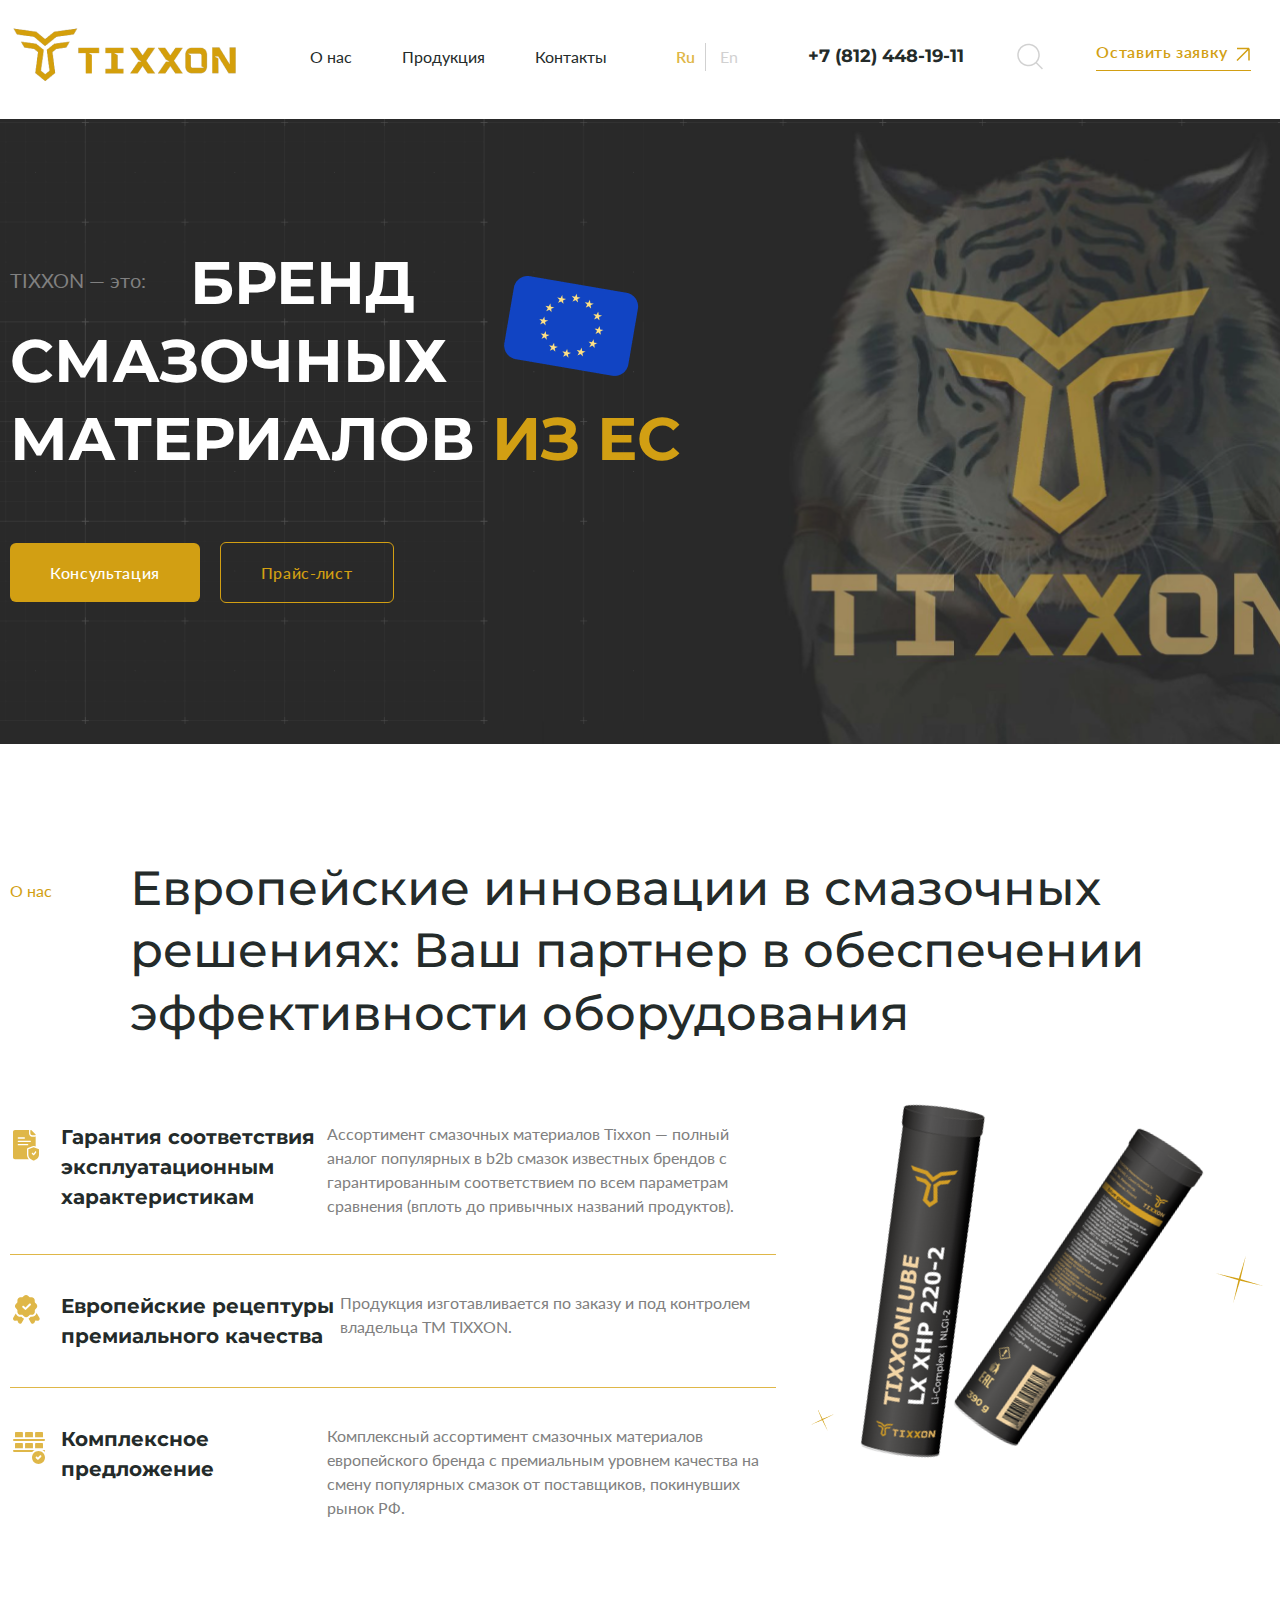
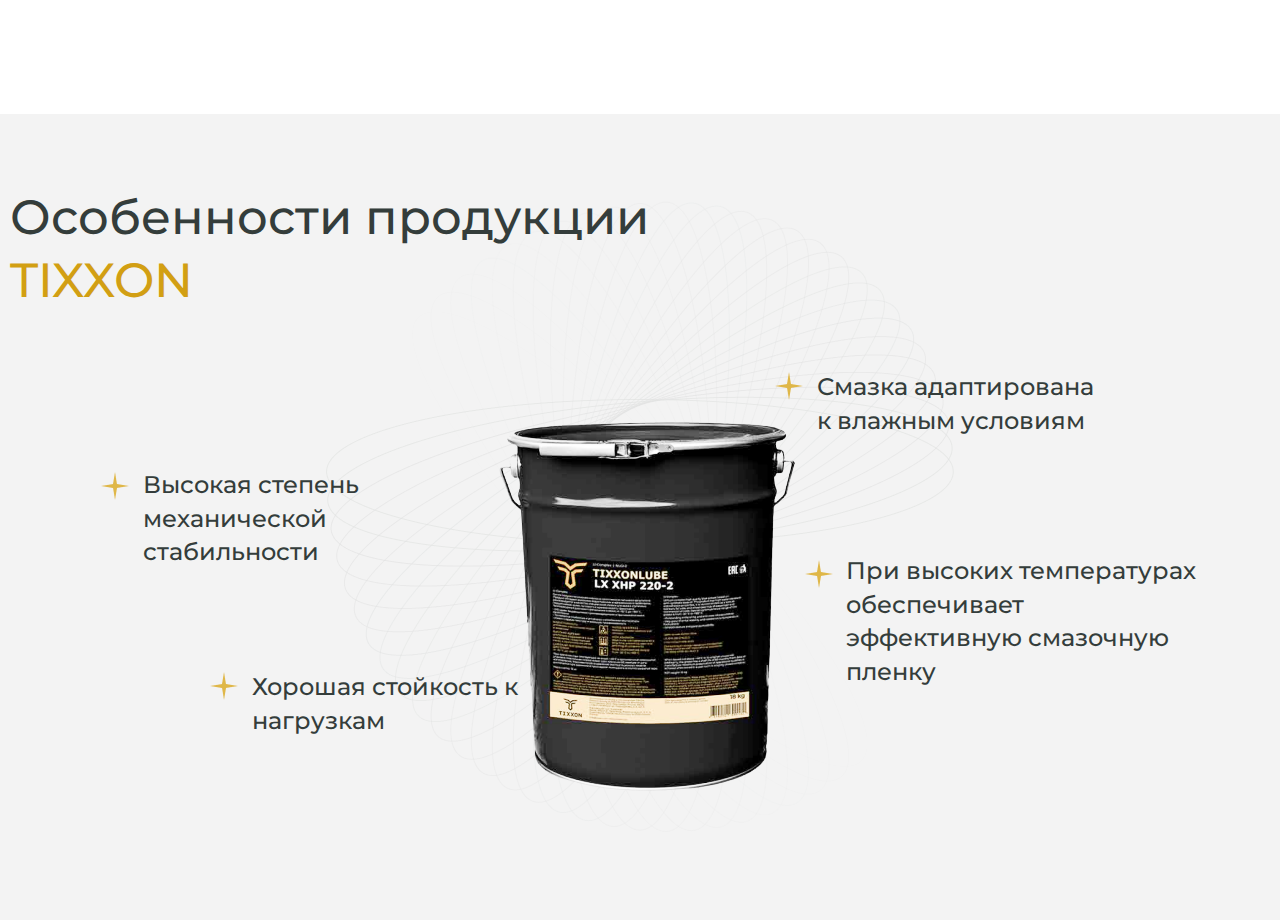
==== index.html @ e50399ec "fix-cheackbox" ====
<!DOCTYPE html>
<html lang="ru">

<head>
  <meta charset="UTF-8" />
  <meta name="viewport" content="width=device-width, initial-scale=1.0" />
  <meta http-equiv="X-UA-Compatible" content="ie=edge" />
  <meta http-equiv='cache-control' content='no-cache'>
  <meta http-equiv='expires' content='0'>
  <meta http-equiv='pragma' content='no-cache'>
  <title>Document</title>
  <link rel="stylesheet" href="css/style.css" />
  <link rel="stylesheet" href="css/style.css.map" />
  <script src="js/code.jquery.com_jquery-3.7.1.min.js"></script>
  <script src="js/main.js"></script>
</head>

<body>
  <header class="header">
    <div class="container">
      <div class="header__menu" id="header__menu">
        <a href="#"><img src="img/logo.png" alt="logo-site" id="header__logo"></a>
        <ul class="menu__list">
          <li class="list__item"><a href="#" class="list__link">О нас</a></li>
          <li class="list__item"><a href="#" class="list__link">Продукция</a></li>
          <li class="list__item"><a href="#" class="menu__link">Контакты</a></li>
        </ul>
        <div class="menu__lang">
          <div class="tabs">
            <input class="input-ru" type="radio" name="tab-btn" id="tab-btn-1" value="" checked>
            <label class="label-ru" for="tab-btn-1">Ru</label>
            <input class="input-ru" type="radio" name="tab-btn" id="tab-btn-2" value="">
            <label class="label-en" for="tab-btn-2">En</label>
          </div>
        </div>
        <div class="menu__search">
          <ul class="search__list">
            <li class="search__item tel"><a href="tel:+78124481911" class="search__link" title="Позвонить">+7 (812)
                448-19-11</a>
            </li>
            <li class="search__item search__img">
              <input type="text" class="search__input" placeholder="Поиск по каталогу">
              <a href="#" class="button-search">
                <img src="img/search-min.svg" alt="Image Button">
              </a>
              <a href="#" class="button-x">
                <img src="img/X.svg" alt="Image Button">
              </a>
              <a href="#"><img src="img/search.png" alt="search"></a>
            </li>
            <li class="search__item request">
              <a href="#order" class="search__link" id="openModal">Оставить заявку</a>
            </li>
          </ul>
        </div>
      </div>
    </div>
    <div class="header-banner">
      <div class="container">
        <img src="img/logo-eu-1.png" alt="">
        <h1 class="header-banner__title">
          <span class="this">TIXXON — это:</span> Бренд <br>
          смазочных <br>
          материалов <span class="eu">из ЕС</span><br>
        </h1>
        <div class="header-banner__btn">
          <button class="header-banner__btn-1" onclick="window.location.href='#advice'">Консультация</button>
          <button class="header-banner__btn-2">Прайс-лист</button>
        </div>
      </div>
    </div>
  </header>
  <main>
    <section class="about">
      <div class="container">
        <div class="about__head">
          <p class="about__name">
            О нас
          </p>
          <h2 class="about__title">
            Европейские инновации в смазочных решениях: Ваш партнер в обеспечении эффективности оборудования
          </h2>
        </div>
        <div class="about__body">
          <div class="about__box">
            <div class="about__item">
              <h3 class="about__heading">
                Гарантия соответствия эксплуатационным характеристикам
              </h3>
              <p class="about__info">
                Ассортимент смазочных материалов Tixxon — полный аналог популярных в b2b смазок известных брендов с
                гарантированным соответствием по всем параметрам сравнения (вплоть до привычных названий продуктов).
              </p>
            </div>
            <div class="about__item">

              <h3 class="about__heading">
                Европейские рецептуры премиального качества
              </h3>
              <p class="about__info">
                Продукция изготавливается по заказу и под контролем владельца ТM TIXXON.
              </p>
            </div>
            <div class="about__item">

              <h3 class="about__heading">
                Комплексное предложение
              </h3>
              <p class="about__info">
                Комплексный ассортимент смазочных материалов европейского бренда с премиальным уровнем качества на смену
                популярных смазок от поставщиков, покинувших рынок РФ.
              </p>
            </div>
          </div>
          <img src="img/about-img.png" alt="" class="about__img">
        </div>
      </div>
    </section>

    <section class="features">
      <div class="container">
        <h2 class="features__title">Особенности продукции<br><span>TIXXON</span></h2>
        <ul class="features__list">
          <li class="features__item">Смазка адаптирована к влажным условиям</li>
          <li class="features__item">Высокая степень механической стабильности</li>
          <li class="features__item">При высоких температурах обеспечивает эффективную смазочную пленку</li>
          <li class="features__item">Хорошая стойкость к нагрузкам</li>
        </ul>
      </div>
      <img src="img/features-img.png" alt="" class="features__img">
    </section>

  </main>


  <div class="order" id="order">
    <div class="order__window">
      <a class="order__close" href="#"><img src="img/X-modal.svg" alt="modal-close"></a>
      <h2 class="order__title">Заполните форму</h2>
      <p class="order__text">Наш менеджер свяжется с вами в ближайшее время</p>
      <form action="" class="order__form">
        <input type="text" class="order__name" name="name" placeholder="Как к Вам обращаться" required>
        <input type="text" class="order__phone" name="phone" placeholder="+7 (___) ___-____" required>
        <input type="email" class="order__email" name="email" placeholder="Email" required>
        <textarea name="message" id="" cols="30" rows="10" class="order__message" placeholder="Комментарий"></textarea>
      </form>
      <input type="checkbox" class="order__checkbox" id="order__checkbox" name="order__checkbox">
      <label for="order__checkbox" class="order__label">Я согласен на обработку персональных данных</label>
      <button class="order__button">Заказать</button>
    </div>
  </div>

  <div class="order" id="advice">
    <div class="order__window">
      <a class="order__close" href="#"><img src="img/X-modal.svg" alt="modal-close"></a>
      <h2 class="order__title">Получить консультацию <br> по продуктам</h2>
      <p class="order__text">Заполните форму, и мы свяжемся с вами для подробной бесплатной консультации</p>
      <form action="" class="order__form">
        <input type="text" class="order__name" name="name" placeholder="Как к Вам обращаться" required>
        <input type="text" class="order__phone" name="phone" placeholder="+7 (___) ___-____" required>
        <input type="email" class="order__email" name="email" placeholder="Email" required>
        <textarea name="message" id="" cols="30" rows="10" class="order__message" placeholder="Комментарий"></textarea>
      </form>
      <input type="checkbox" class="order__checkbox" id="advice__checkbox" name="advide__checkbox">
      <label for="advice__checkbox" class="order__label">Я согласен на обработку персональных данных</label>
      <button class="order__button">Заказать</button>
    </div>
  </div>



</body>

</html>
---- css/style.css ----
@charset "UTF-8";
@import url("https://fonts.googleapis.com/css2?family=Inter&family=Manrope&family=Montserrat:wght@400;500;600;700&display=swap");
@font-face {
  font-family: "Lato";
  src: url(../fonts/Lato-Medium.ttf) format("truetype");
  font-weight: 500;
  font-style: normal;
}
@font-face {
  font-family: "Lato";
  src: url(../fonts/Lato-Regular.ttf) format("truetype");
  font-weight: 400;
  font-style: normal;
}
@font-face {
  font-family: "Lato";
  src: url(../fonts/Lato-SemiBold.ttf) format("truetype");
  font-weight: 600;
  font-style: normal;
}
/*Обнуление*/
* {
  padding: 0;
  margin: 0;
  border: 0;
}

*, *:before, *:after {
  box-sizing: border-box;
}

:focus, :active {
  outline: none;
}

a:focus, a:active {
  outline: none;
}

nav, footer, header, aside {
  display: block;
}

html, body {
  height: 100%;
  width: 100%;
  font-size: 100%;
  line-height: 1;
  font-size: 14px;
  -ms-text-size-adjust: 100%;
  -moz-text-size-adjust: 100%;
  -webkit-text-size-adjust: 100%;
}

input, button, textarea {
  font-family: inherit;
}

input::-ms-clear {
  display: none;
}

button {
  cursor: pointer;
}

button::-moz-focus-inner {
  padding: 0;
  border: 0;
}

a, a:visited {
  text-decoration: none;
}

a:hover {
  text-decoration: none;
}

ul li {
  list-style: none;
}

img {
  vertical-align: top;
}

h1, h2, h3, h4, h5, h6 {
  font-size: inherit;
  font-weight: inherit;
}

/*--------------------*/
html,
body {
  margin: 0;
  padding: 0;
}

.container {
  max-width: 1440px;
  padding: 0 10px;
  margin: 0 auto;
}

/*header site*/
.header__menu {
  display: flex;
  justify-content: space-between;
  flex-wrap: wrap;
  margin: 20px 0 20px;
  color: #242b2a;
  font-family: "Lato", sans-serif;
  font-size: 16px;
  font-style: normal;
  font-weight: 400;
  line-height: 150%;
  width: 100%;
}

.menu {
  width: 100%;
}
.menu__list {
  display: flex;
  align-items: flex-start;
  gap: 50px;
  padding: 25px 0 26px;
  width: 298px;
}
.menu__list a {
  color: #242b2a;
  font-family: "Lato", sans-serif;
  font-size: 16px;
  font-style: normal;
  font-weight: 400;
  line-height: 150%;
}
.menu__list a:hover {
  color: #dfb748;
}
.menu__lang {
  padding: 23px 0 26px;
}
.menu__lang .tabs > input[type=radio] {
  display: none;
}
.menu__lang .tabs > input[type=radio]:checked + label {
  font-weight: bold;
  color: #dfb748;
  cursor: default;
}
.menu__lang .tabs > label {
  display: inline-block;
  text-align: center;
  vertical-align: middle;
  -webkit-user-select: none;
     -moz-user-select: none;
          user-select: none;
  padding: 2px 0;
  transition: color 0.15s ease-in-out;
  cursor: pointer;
  color: #d1d1d1;
  font-family: "Lato", sans-serif;
  font-size: 16px;
  font-style: normal;
  font-weight: 400;
  line-height: 150%;
}
.menu__lang .tabs .label-en {
  border: none;
}
.menu__lang .tabs .label-ru {
  border-right: 1px solid #d1d1d1;
  padding-right: 10px;
  margin-right: 10px;
}
.menu__search {
  display: flex;
  gap: 50px;
  width: 465px;
  padding-right: 19px;
}
.menu__search ul {
  display: flex;
  padding: 20px 0 26px;
  align-items: center;
  gap: 50px;
  margin-left: auto;
}
.menu__search ul .tel a {
  color: #242b2a;
  font-family: "Montserrat", sans-serif;
  font-size: 18px;
  font-style: normal;
  font-weight: 700;
  line-height: 140%;
}
.menu__search ul .request a {
  color: #d29f13;
  font-family: "Lato", sans-serif;
  font-size: 16px;
  font-style: normal;
  font-weight: 600;
  line-height: 120%;
  letter-spacing: 0.64px;
}
.menu__search ul .request:hover {
  transform: scale(1.05);
}
.menu__search ul .request {
  background: url(../img/Frame.svg) 99% 50% no-repeat;
  padding-right: 23px;
  margin-top: -3px;
  padding-bottom: 6px;
  border-bottom: 1px solid #d29f13;
}

.search__img {
  position: relative;
}
.search__img .search__input {
  position: absolute;
  width: 434px;
  height: 100%;
  top: 1;
  right: 100%;
  transition: left 1s ease, opacity 1s ease;
  outline: none;
  font-family: "Lato", sans-serif;
  font-size: 18px;
  font-style: normal;
  font-weight: 500;
  line-height: 140%;
  color: #d1d1d1;
  padding: 15px 60px 15px 16px;
  border-radius: 6px;
  z-index: 2;
  visibility: hidden;
}
.search__img .button-search,
.search__img .button-x {
  position: absolute;
  z-index: 2;
  top: 6px;
  visibility: hidden;
}
.search__img .button-search {
  left: -20px;
}
.search__img .button-x {
  left: 0;
}

.search__img:focus-within .search__input,
.search__img:focus-within .button-search,
.search__img:focus-within .button-x {
  transition: 0.5s;
  right: 0;
  visibility: inherit;
}

.search__img:focus-within::after {
  content: "";
  position: fixed;
  top: 0;
  left: 0;
  width: 100%;
  height: 100%;
  background-color: rgba(0, 0, 0, 0.5);
  z-index: 1;
  pointer-events: none;
}

.header-banner {
  background-image: url(../img/header-tiger.png);
  background-position: 50% 50%;
  background-size: cover;
  background-repeat: no-repeat;
  background-color: #292929;
  width: 100%;
  height: 625px;
  padding: 25px 0 126px;
}
.header-banner .header-banner__title {
  color: var(--White, #fff);
  font-family: "Montserrat", sans-serif;
  font-size: 60px;
  font-style: normal;
  font-weight: 700;
  line-height: 130%;
  text-transform: uppercase;
}
.header-banner .header-banner__title .this {
  display: inline-block;
  color: var(--Gray, #808080);
  font-family: "Lato", sans-serif;
  font-size: 20px;
  font-style: normal;
  font-weight: 400;
  line-height: 130%;
  text-transform: none;
  position: relative;
  bottom: 16px;
  padding-right: 27px;
}
.header-banner .header-banner__title .eu {
  color: var(--Gold, #d29f13);
}
.header-banner img {
  position: relative;
  top: 132px;
  left: 494px;
}

.header-banner__btn {
  padding-top: 49px;
}
.header-banner__btn button {
  font-family: "Lato", sans-serif;
  font-size: 16px;
  font-style: normal;
  font-weight: 500;
  line-height: 120%;
  letter-spacing: 0.64px;
}
.header-banner__btn .header-banner__btn-1 {
  color: var(--White, #fff);
  border-radius: 6px;
  background: var(--Gold, #d29f13);
  display: inline-flex;
  padding: 20px 40px;
  justify-content: center;
  align-items: center;
  gap: 10px;
  width: 190px;
  margin: 16px 16px 16px 0;
}
.header-banner__btn .header-banner__btn-1:hover {
  box-shadow: 0 14px 30px rgba(223, 183, 72, 0.5);
}
.header-banner__btn .header-banner__btn-2 {
  color: var(--Gold, #d29f13);
  display: inline-flex;
  padding: 20px 40px;
  justify-content: center;
  align-items: center;
  gap: 10px;
  border-radius: 6px;
  border: 1px solid var(--Gold, #d29f13);
  background-color: rgba(0, 0, 0, 0);
  width: 174px;
}
.header-banner__btn .header-banner__btn-2:hover {
  box-shadow: 0 14px 30px rgba(223, 183, 72, 0.5);
}

/*--------------------*/
/*Модальные окна*/
.order {
  position: fixed;
  display: flex;
  top: 0;
  left: 0;
  height: 100%;
  width: 100%;
  background-color: rgba(0, 0, 0, 0.5);
  justify-content: center;
  align-items: center;
}
.order .order__window {
  display: flex;
  flex-direction: column;
  position: relative;
  background-color: white;
  padding: 50px 62px;
  width: 561px;
  border-radius: 16px;
  margin: 10px;
}
.order .order__window .order__close {
  position: absolute;
  top: 10px;
  right: 10px;
  border-radius: 50%;
}
.order .order__window .order__close:hover {
  box-shadow: 0 14px 30px rgba(223, 183, 72, 0.5);
}
.order .order__window .order__title {
  max-width: 447px;
  color: var(--BG, #242b2a);
  font-family: "Montserrat", sans-serif;
  font-size: 30px;
  font-style: normal;
  font-weight: 500;
  line-height: 140%;
}
.order .order__window .order__text {
  max-width: 447px;
  color: var(--Gray, #808080);
  font-family: "Lato", sans-serif;
  font-size: 16px;
  font-style: normal;
  font-weight: 400;
  line-height: 150%;
  margin: 16px 0 30px;
}
.order .order__window .order__form {
  display: flex;
  flex-direction: column;
  align-items: flex-start;
  gap: 12px;
}
.order .order__window .order__form input,
.order .order__window .order__form textarea {
  padding: 20px 22px;
  border-radius: 6px;
  background: var(--Light, #f6f6f6);
  width: 100%;
  color: var(--Gray, #808080);
  font-family: "Lato", sans-serif;
  font-size: 16px;
  font-style: normal;
  font-weight: 500;
  line-height: 120%;
  letter-spacing: 0.64px;
}
.order .order__window .order__form input:focus,
.order .order__window .order__form textarea:focus {
  border-radius: 6px;
  border: 1px solid var(--Gold, #d29f13);
}
.order .order__window .order__form .order__message {
  max-height: 110px;
  max-width: 100%;
  resize: none;
}
.order .order__window .order__label {
  margin: 20px 0 30px;
  color: var(--Gray, #808080);
  font-family: "Lato", sans-serif;
  font-size: 14px;
  font-style: normal;
  font-weight: 400;
  line-height: 140%;
}
.order .order__window .order__button {
  display: flex;
  width: 446px;
  padding: 20px 40px;
  justify-content: center;
  align-items: center;
  gap: 10px;
  border-radius: 6px;
  background: var(--Gold, #d29f13);
  color: var(--White, #fff);
  font-family: "Lato", sans-serif;
  font-size: 16px;
  font-style: normal;
  font-weight: 500;
  line-height: 120%;
  letter-spacing: 0.64px;
}
.order .order__window .order__button:hover {
  box-shadow: 0 14px 30px rgba(223, 183, 72, 0.5);
  background-color: #c29a2b;
}

.order:not(:target) {
  visibility: hidden;
  opacity: 0;
}

.order__checkbox {
  position: absolute;
  z-index: -1;
  opacity: 0;
}

.order__checkbox + label {
  display: inline-flex;
  align-items: center;
  -webkit-user-select: none;
     -moz-user-select: none;
          user-select: none;
}

.order__checkbox + label::before {
  content: "";
  display: inline-block;
  width: 22px;
  height: 22px;
  border-radius: 4px;
  background: var(--Gold, #d29f13);
  margin-right: 10px;
  background-repeat: no-repeat;
  background-position: center center;
  background-size: 50% 50%;
  cursor: pointer;
}

.order__checkbox:checked + label::before {
  background-image: url(../img/check-white.svg);
}

.order__checkbox:not(:disabled):not(:checked) + label:hover::before {
  background-color: #c29a2b;
  box-shadow: 0 14px 30px rgba(223, 183, 72, 0.5);
}

/*--------------------*/
/*main site*/
.about {
  padding: 113px 0 158px;
}
.about__head {
  display: flex;
}
.about__name {
  color: var(--Gold, #d29f13);
  font-family: "Lato", sans-serif;
  font-size: 16px;
  font-style: normal;
  font-weight: 400;
  line-height: 150%;
  margin-right: 77px;
  padding-top: 22px;
  min-width: 43px;
}
.about h2 {
  max-width: 1162px;
  color: var(--Dark, #242b2a);
  font-family: "Montserrat", sans-serif;
  font-size: 48px;
  font-style: normal;
  font-weight: 500;
  line-height: 130%;
}
.about__body {
  display: flex;
  justify-content: space-between;
  width: 100%;
}
.about__box {
  padding-top: 42px;
  flex-grow: 1;
}
.about__item {
  display: flex;
  justify-content: space-between;
  padding: 36px 0 36px 0;
  border-bottom: 1px solid #dfb748;
}
.about__item .about__icon {
  padding-right: 20px;
}
.about__item .about__heading {
  max-width: 330px;
  color: var(--Dark, #242b2a);
  font-family: "Montserrat", sans-serif;
  font-size: 20px;
  font-style: normal;
  font-weight: 700;
  line-height: 150%;
  padding-left: 51px;
  padding: 0 5px 0 51px;
}
.about__item .about__info {
  max-width: 449px;
  color: var(--Gray, #808080);
  font-family: "Lato", sans-serif;
  font-size: 16px;
  font-style: normal;
  font-weight: 400;
  line-height: 150%;
}
.about__item:nth-child(3) {
  border: none;
}

.about__img {
  max-width: 100%;
  height: auto;
}

.about__item:nth-child(1) .about__heading {
  background: url(../img/about-1.svg) 1% 12% no-repeat;
}

.about__item:nth-child(2) .about__heading {
  background: url(../img/about-2.svg) 1% 12% no-repeat;
}

.about__item:nth-child(3) .about__heading {
  background: url(../img/about-3.svg) 1% 12% no-repeat;
}

.features {
  padding: 72px 0 72px 0;
  background: url(../img/features.png) 50% 50% no-repeat, var(--Gray-3, #f3f3f3);
}
.features__img {
  padding-top: 61px;
  display: block;
  margin: 0 auto;
}
.features__title {
  color: var(--Grafite, #343d3b);
  font-family: "Montserrat", sans-serif;
  font-size: 48px;
  font-style: normal;
  font-weight: 500;
  line-height: 130%;
}
.features__title span {
  color: var(--Gold, #d29f13);
}
.features__list {
  position: relative;
}
.features__list li {
  position: absolute;
  max-width: 312px;
  color: var(--Grafite, #343d3b);
  font-family: "Montserrat", sans-serif;
  font-size: 24px;
  font-style: normal;
  font-weight: 500;
  line-height: 140%;
  background: url(../img/features-list.png) 1% 6% no-repeat;
  padding-left: 45px;
}
.features__list li:nth-child(1) {
  top: 59px;
  right: 157px;
  max-width: 341px;
}
.features__list li:nth-child(2) {
  top: 157px;
  left: 88px;
}
.features__list li:nth-child(3) {
  top: 243px;
  right: 69px;
  max-width: 400px;
}
.features__list li:nth-child(4) {
  top: 359px;
  left: 197px;
}/*# sourceMappingURL=style.css.map */
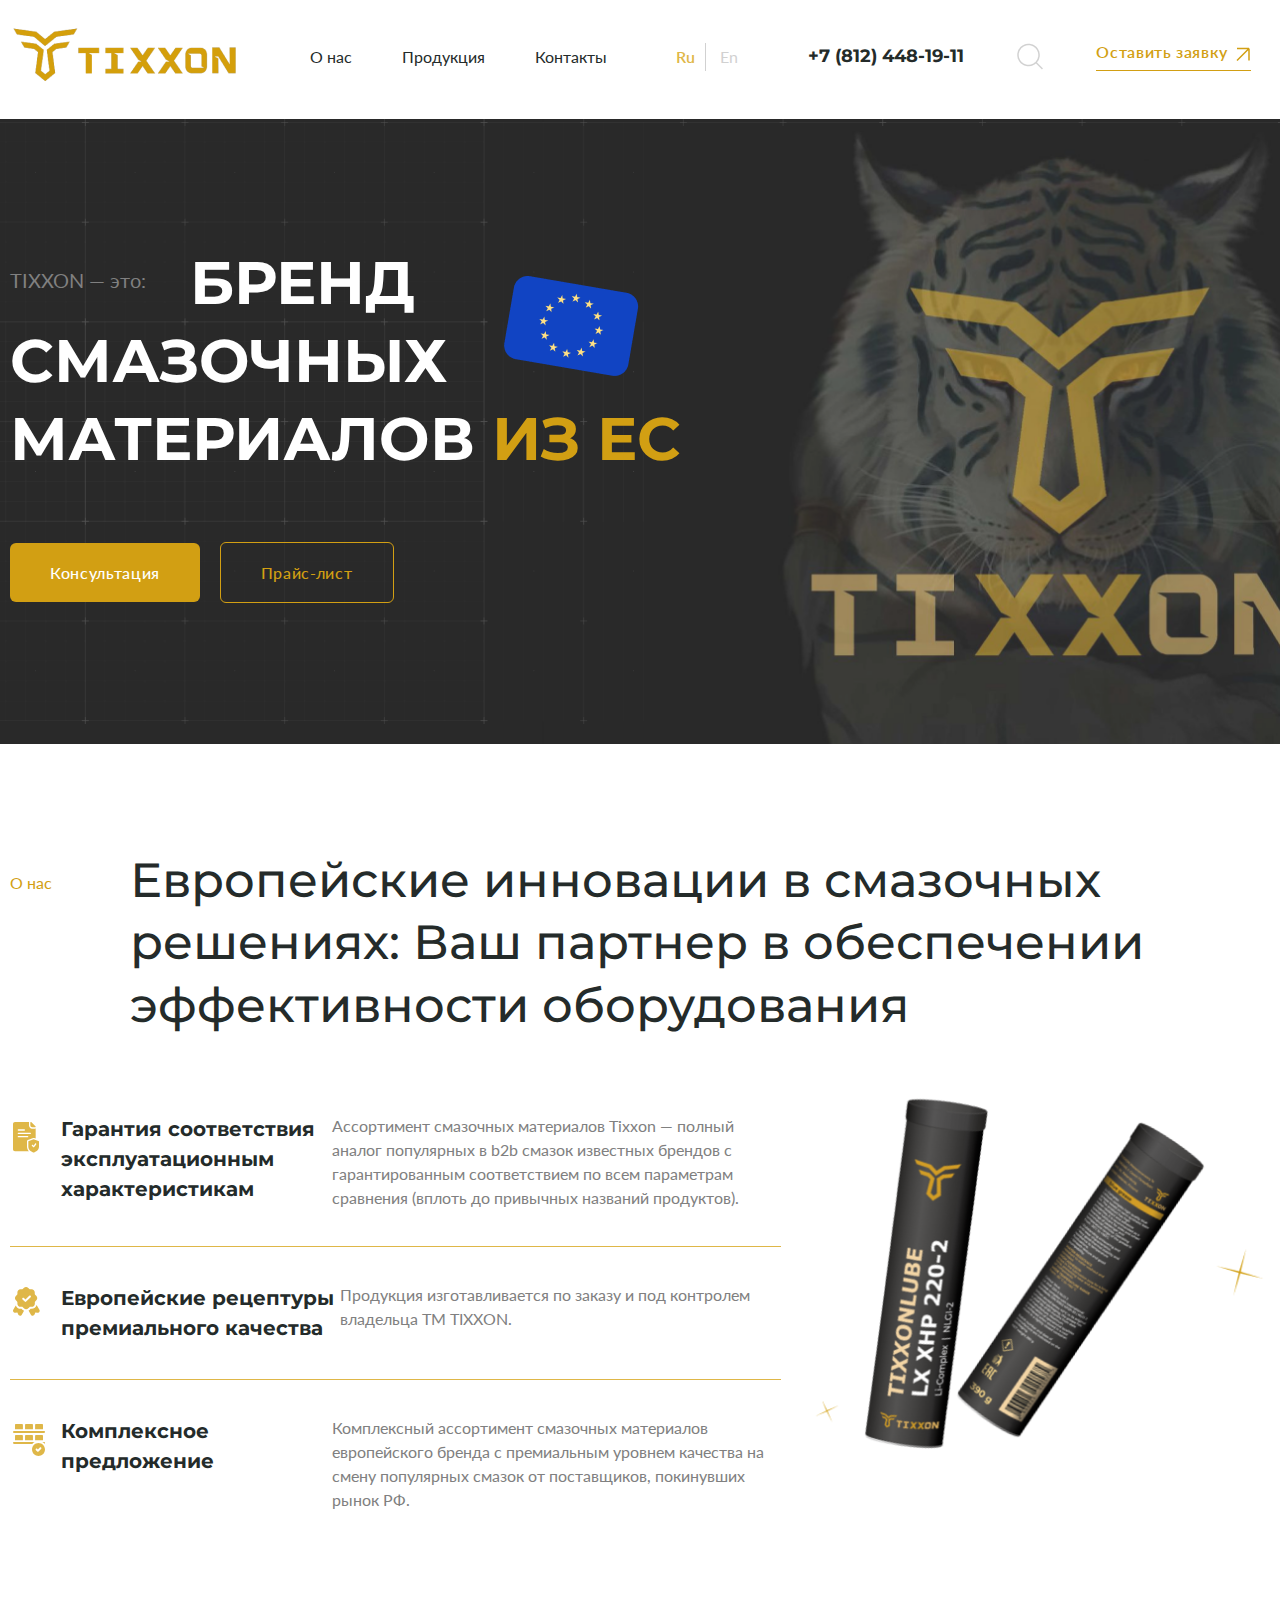
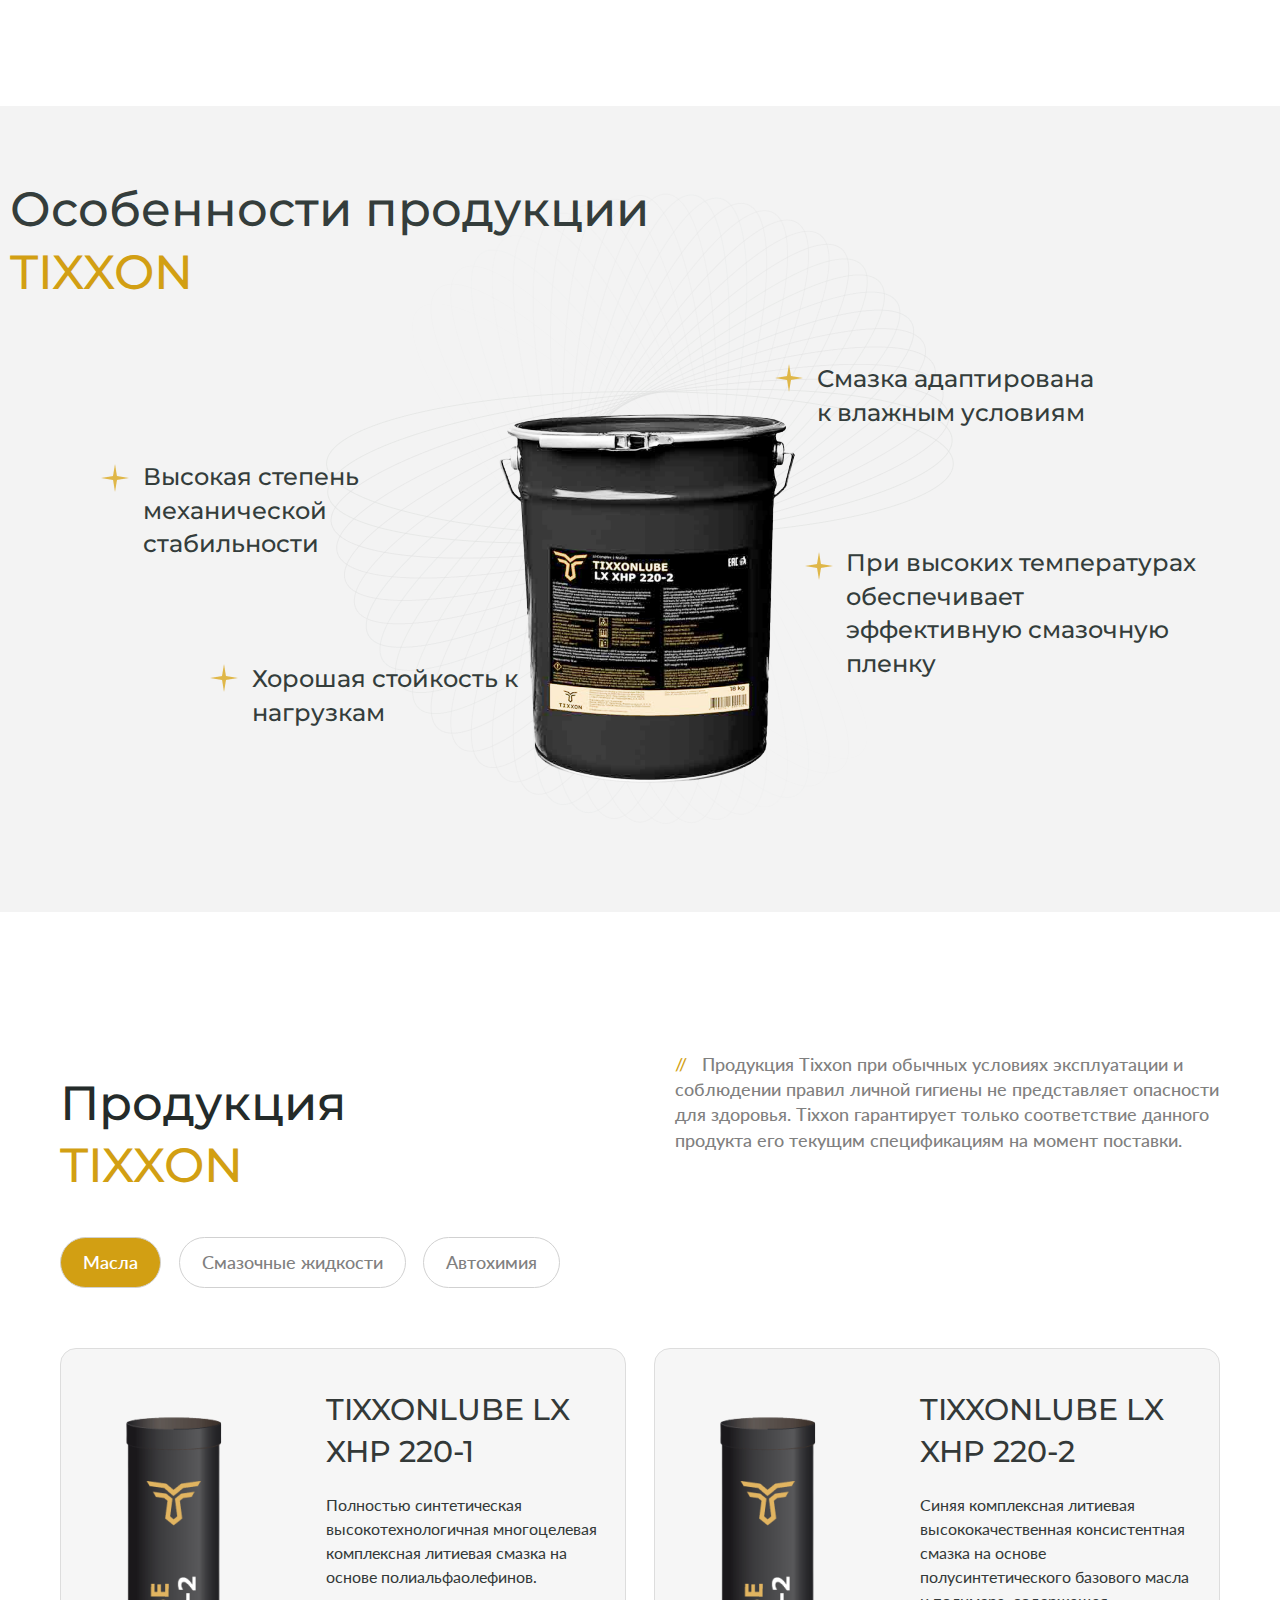
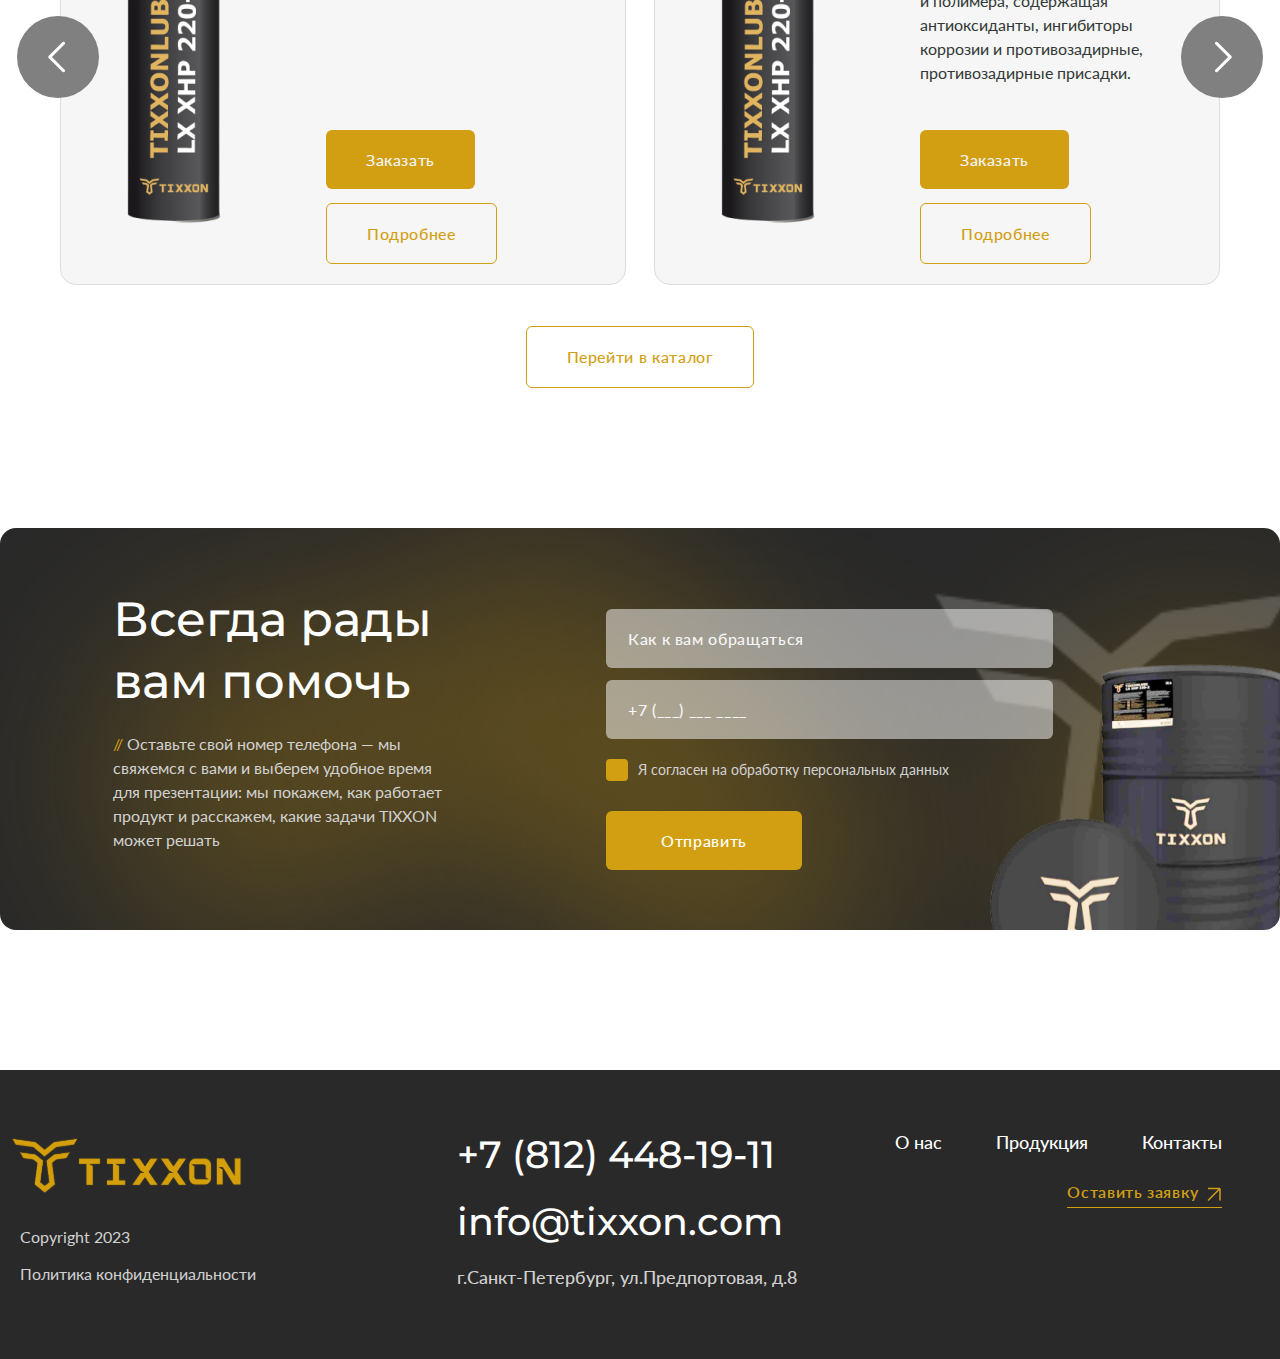
==== commit f96391c6: "footer" ====
--- a/index.html
+++ b/index.html
@@ -49,7 +49,7 @@
               <a href="#"><img src="img/search.png" alt="search"></a>
             </li>
             <li class="search__item request">
-              <a href="#order" class="search__link" id="openModal">Оставить заявку</a>
+              <a href="#order" class="search__link" id="search__link">Оставить заявку</a>
             </li>
           </ul>
         </div>
@@ -112,7 +112,7 @@
               </p>
             </div>
           </div>
-          <img src="img/about-img.png" alt="" class="about__img">
+          <div class="about__img"><img src="img/about-img.png" alt=""></div>
         </div>
       </div>
     </section>
@@ -129,45 +129,416 @@
       </div>
       <img src="img/features-img.png" alt="" class="features__img">
     </section>
-
+    <section class="product">
+      <div class="container product__width">
+
+        <div class="product__head">
+          <h2 class="product__title">
+            Продукция <span>TIXXON</span>
+          </h2>
+          <p class="product__text">
+            <span>//</span><span>&nbsp;</span>Продукция Tixxon при обычных условиях эксплуатации и соблюдении правил
+            личной гигиены не
+            представляет опасности для здоровья. Tixxon гарантирует только соответствие данного продукта его текущим
+            спецификациям на момент поставки.
+          </p>
+        </div>
+        <div class="product__tabs">
+          <input class="product__input" type="radio" name="product__tab-btn" id="tab-btn-3" value="" checked>
+          <label for="tab-btn-3">Масла</label>
+          <input class="product__input" type="radio" name="product__tab-btn" id="tab-btn-4" value="">
+          <label for="tab-btn-4">Смазочные жидкости</label>
+          <input class="product__input" type="radio" name="product__tab-btn" id="tab-btn-5" value="">
+          <label for="tab-btn-5">Автохимия</label>
+
+          <div id="content-3">
+            <div class="carousel">
+              <div class="carousel__arrow carousel__arrow--prev"></div>
+              <div class="carousel__cards">
+                <div class="card-prev carousel__card">
+                  <div class="card-prev__img">
+                    <img src="img/card-img.png" alt="card-img">
+                  </div>
+                  <div class="card-prev__info">
+                    <h3 class="card-prev__title">TIXXONLUBE
+                      LX XHP 220-1</h3>
+                    <p class="card-prev__text">Полностью синтетическая высокотехнологичная многоцелевая комплексная
+                      литиевая
+                      смазка на основе полиальфаолефинов.
+                    </p>
+                    <button class="card-prev__btn-1" onclick="window.location.href='#buy'">Заказать</button>
+                    <button class="card-prev__btn-2">Подробнее</button>
+                  </div>
+                </div>
+                <div class="card-prev carousel__card">
+                  <div class="card-prev__img">
+                    <img src="img/card-img.png" alt="card-img">
+                  </div>
+                  <div class="card-prev__info">
+                    <h3 class="card-prev__title">TIXXONLUBE
+                      LX XHP 220-2</h3>
+                    <p class="card-prev__text">Синяя комплексная литиевая высококачественная консистентная смазка на
+                      основе полусинтетического базового масла и полимера, содержащая антиоксиданты, ингибиторы коррозии
+                      и противозадирные, противозадирные присадки.
+                    </p>
+                    <button class="card-prev__btn-1" onclick="window.location.href='#buy'">Заказать</button>
+                    <button class="card-prev__btn-2">Подробнее</button>
+                  </div>
+                </div>
+                <div class="card-prev carousel__card">
+                  <div class="card-prev__img">
+                    <img src="img/card-img.png" alt="card-img">
+                  </div>
+                  <div class="card-prev__info">
+                    <h3 class="card-prev__title">TIXXONLUBE
+                      LX XHP 220-3</h3>
+                    <p class="card-prev__text">Синяя комплексная литиевая высококачественная консистентная смазка на
+                      основе полусинтетического базового масла и полимера, содержащая антиоксиданты, ингибиторы коррозии
+                      и противозадирные, противозадирные присадки.
+                    </p>
+                    <button class="card-prev__btn-1" onclick="window.location.href='#buy'">Заказать</button>
+                    <button class="card-prev__btn-2">Подробнее</button>
+                  </div>
+                </div>
+                <div class="card-prev carousel__card">
+                  <div class="card-prev__img">
+                    <img src="img/card-img.png" alt="card-img">
+                  </div>
+                  <div class="card-prev__info">
+                    <h3 class="card-prev__title">TIXXONLUBE
+                      LX XHP 220-4</h3>
+                    <p class="card-prev__text">Полностью синтетическая высокотехнологичная многоцелевая комплексная
+                      литиевая
+                      смазка на основе полиальфаолефинов.
+                    </p>
+                    <button class="card-prev__btn-1" onclick="window.location.href='#buy'">Заказать</button>
+                    <button class="card-prev__btn-2">Подробнее</button>
+                  </div>
+                </div>
+                <div class="card-prev carousel__card">
+                  <div class="card-prev__img">
+                    <img src="img/card-img.png" alt="card-img">
+                  </div>
+                  <div class="card-prev__info">
+                    <h3 class="card-prev__title">TIXXONLUBE
+                      LX XHP 220-5</h3>
+                    <p class="card-prev__text">Синяя комплексная литиевая высококачественная консистентная смазка на
+                      основе полусинтетического базового масла и полимера, содержащая антиоксиданты, ингибиторы коррозии
+                      и противозадирные, противозадирные присадки.
+                    </p>
+                    <button class="card-prev__btn-1" onclick="window.location.href='#buy'">Заказать</button>
+                    <button class="card-prev__btn-2">Подробнее</button>
+                  </div>
+                </div>
+                <div class="card-prev carousel__card">
+                  <div class="card-prev__img">
+                    <img src="img/card-img.png" alt="card-img">
+                  </div>
+                  <div class="card-prev__info">
+                    <h3 class="card-prev__title">TIXXONLUBE
+                      LX XHP 220-6</h3>
+                    <p class="card-prev__text">Полностью синтетическая высокотехнологичная многоцелевая комплексная
+                      литиевая
+                      смазка на основе полиальфаолефинов.
+                    </p>
+                    <button class="card-prev__btn-1" onclick="window.location.href='#buy'">Заказать</button>
+                    <button class="card-prev__btn-2">Подробнее</button>
+                  </div>
+                </div>
+              </div>
+              <div class="carousel__arrow carousel__arrow--next"></div>
+            </div>
+          </div>
+
+          <div id="content-4">
+
+            <div class="carousel">
+              <div class="carousel__arrow carousel__arrow--prev"></div>
+              <div class="carousel__cards">
+                <div class="card-prev carousel__card">
+                  <img src="img/card-img.png" alt="card-img" class="card-prev__img">
+                  <div class="card-prev__info">
+                    <h3 class="card-prev__title">TIXXONLUBE
+                      LX XHP 220-1</h3>
+                    <p class="card-prev__text">Полностью синтетическая высокотехнологичная многоцелевая комплексная
+                      литиевая
+                      смазка на основе полиальфаолефинов.
+                    </p>
+                    <button class="card-prev__btn-1" onclick="window.location.href='#buy'">Заказать</button>
+                    <button class="card-prev__btn-2">Подробнее</button>
+                  </div>
+                </div>
+                <div class="card-prev carousel__card">
+                  <img src="img/card-img.png" alt="card-img" class="card-prev__img">
+                  <div class="card-prev__info">
+                    <h3 class="card-prev__title">TIXXONLUBE
+                      LX XHP 220-2</h3>
+                    <p class="card-prev__text">Синяя комплексная литиевая высококачественная консистентная смазка на
+                      основе полусинтетического базового масла и полимера, содержащая антиоксиданты, ингибиторы коррозии
+                      и противозадирные, противозадирные присадки.
+                    </p>
+                    <button class="card-prev__btn-1" onclick="window.location.href='#buy'">Заказать</button>
+                    <button class="card-prev__btn-2">Подробнее</button>
+                  </div>
+                </div>
+                <div class="card-prev carousel__card">
+                  <img src="img/card-img.png" alt="card-img" class="card-prev__img">
+                  <div class="card-prev__info">
+                    <h3 class="card-prev__title">TIXXONLUBE
+                      LX XHP 220-3</h3>
+                    <p class="card-prev__text">Синяя комплексная литиевая высококачественная консистентная смазка на
+                      основе полусинтетического базового масла и полимера, содержащая антиоксиданты, ингибиторы коррозии
+                      и противозадирные, противозадирные присадки.
+                    </p>
+                    <button class="card-prev__btn-1" onclick="window.location.href='#buy'">Заказать</button>
+                    <button class="card-prev__btn-2">Подробнее</button>
+                  </div>
+                </div>
+                <div class="card-prev carousel__card">
+                  <img src="img/card-img.png" alt="card-img" class="card-prev__img">
+                  <div class="card-prev__info">
+                    <h3 class="card-prev__title">TIXXONLUBE
+                      LX XHP 220-4</h3>
+                    <p class="card-prev__text">Полностью синтетическая высокотехнологичная многоцелевая комплексная
+                      литиевая
+                      смазка на основе полиальфаолефинов.
+                    </p>
+                    <button class="card-prev__btn-1" onclick="window.location.href='#buy'">Заказать</button>
+                    <button class="card-prev__btn-2">Подробнее</button>
+                  </div>
+                </div>
+                <div class="card-prev carousel__card">
+                  <img src="img/card-img.png" alt="card-img" class="card-prev__img">
+                  <div class="card-prev__info">
+                    <h3 class="card-prev__title">TIXXONLUBE
+                      LX XHP 220-5</h3>
+                    <p class="card-prev__text">Синяя комплексная литиевая высококачественная консистентная смазка на
+                      основе полусинтетического базового масла и полимера, содержащая антиоксиданты, ингибиторы коррозии
+                      и противозадирные, противозадирные присадки.
+                    </p>
+                    <button class="card-prev__btn-1" onclick="window.location.href='#buy'">Заказать</button>
+                    <button class="card-prev__btn-2">Подробнее</button>
+                  </div>
+                </div>
+                <div class="card-prev carousel__card">
+                  <img src="img/card-img.png" alt="card-img" class="card-prev__img">
+                  <div class="card-prev__info">
+                    <h3 class="card-prev__title">TIXXONLUBE
+                      LX XHP 220-6</h3>
+                    <p class="card-prev__text">Полностью синтетическая высокотехнологичная многоцелевая комплексная
+                      литиевая
+                      смазка на основе полиальфаолефинов.
+                    </p>
+                    <button class="card-prev__btn-1" onclick="window.location.href='#buy'">Заказать</button>
+                    <button class="card-prev__btn-2">Подробнее</button>
+                  </div>
+                </div>
+              </div>
+              <div class="carousel__arrow carousel__arrow--next"></div>
+            </div>
+          </div>
+
+          <div id="content-5">
+
+            <div class="carousel">
+              <div class="carousel__arrow carousel__arrow--prev"></div>
+              <div class="carousel__cards">
+                <div class="card-prev carousel__card">
+                  <img src="img/card-img.png" alt="card-img" class="card-prev__img">
+                  <div class="card-prev__info">
+                    <h3 class="card-prev__title">TIXXONLUBE
+                      LX XHP 220-1</h3>
+                    <p class="card-prev__text">Полностью синтетическая высокотехнологичная многоцелевая комплексная
+                      литиевая
+                      смазка на основе полиальфаолефинов.
+                    </p>
+                    <button class="card-prev__btn-1" onclick="window.location.href='#buy'">Заказать</button>
+                    <button class="card-prev__btn-2">Подробнее</button>
+                  </div>
+                </div>
+                <div class="card-prev carousel__card">
+                  <img src="img/card-img.png" alt="card-img" class="card-prev__img">
+                  <div class="card-prev__info">
+                    <h3 class="card-prev__title">TIXXONLUBE
+                      LX XHP 220-2</h3>
+                    <p class="card-prev__text">Синяя комплексная литиевая высококачественная консистентная смазка на
+                      основе полусинтетического базового масла и полимера, содержащая антиоксиданты, ингибиторы коррозии
+                      и противозадирные, противозадирные присадки.
+                    </p>
+                    <button class="card-prev__btn-1" onclick="window.location.href='#buy'">Заказать</button>
+                    <button class="card-prev__btn-2">Подробнее</button>
+                  </div>
+                </div>
+                <div class="card-prev carousel__card">
+                  <img src="img/card-img.png" alt="card-img" class="card-prev__img">
+                  <div class="card-prev__info">
+                    <h3 class="card-prev__title">TIXXONLUBE
+                      LX XHP 220-3</h3>
+                    <p class="card-prev__text">Синяя комплексная литиевая высококачественная консистентная смазка на
+                      основе полусинтетического базового масла и полимера, содержащая антиоксиданты, ингибиторы коррозии
+                      и противозадирные, противозадирные присадки.
+                    </p>
+                    <button class="card-prev__btn-1" onclick="window.location.href='#buy'">Заказать</button>
+                    <button class="card-prev__btn-2">Подробнее</button>
+                  </div>
+                </div>
+                <div class="card-prev carousel__card">
+                  <img src="img/card-img.png" alt="card-img" class="card-prev__img">
+                  <div class="card-prev__info">
+                    <h3 class="card-prev__title">TIXXONLUBE
+                      LX XHP 220-4</h3>
+                    <p class="card-prev__text">Полностью синтетическая высокотехнологичная многоцелевая комплексная
+                      литиевая
+                      смазка на основе полиальфаолефинов.
+                    </p>
+                    <button class="card-prev__btn-1" onclick="window.location.href='#buy'">Заказать</button>
+                    <button class="card-prev__btn-2">Подробнее</button>
+                  </div>
+                </div>
+                <div class="card-prev carousel__card">
+                  <img src="img/card-img.png" alt="card-img" class="card-prev__img">
+                  <div class="card-prev__info">
+                    <h3 class="card-prev__title">TIXXONLUBE
+                      LX XHP 220-5</h3>
+                    <p class="card-prev__text">Синяя комплексная литиевая высококачественная консистентная смазка на
+                      основе полусинтетического базового масла и полимера, содержащая антиоксиданты, ингибиторы коррозии
+                      и противозадирные, противозадирные присадки.
+                    </p>
+                    <button class="card-prev__btn-1" onclick="window.location.href='#buy'">Заказать</button>
+                    <button class="card-prev__btn-2">Подробнее</button>
+                  </div>
+                </div>
+                <div class="card-prev carousel__card">
+                  <img src="img/card-img.png" alt="card-img" class="card-prev__img">
+                  <div class="card-prev__info">
+                    <h3 class="card-prev__title">TIXXONLUBE
+                      LX XHP 220-6</h3>
+                    <p class="card-prev__text">Полностью синтетическая высокотехнологичная многоцелевая комплексная
+                      литиевая
+                      смазка на основе полиальфаолефинов.
+                    </p>
+                    <button class="card-prev__btn-1" onclick="window.location.href='#buy'">Заказать</button>
+                    <button class="card-prev__btn-2">Подробнее</button>
+                  </div>
+                </div>
+              </div>
+              <div class="carousel__arrow carousel__arrow--next"></div>
+            </div>
+          </div>
+        </div>
+
+        <button class="product__btn card-prev__btn-2">Перейти в каталог</button>
+      </div>
+    </section>
+
+    <section class="feedback">
+      <div class="container feedback__box">
+        <div class="feedback__info">
+          <h2 class="feedback__title">
+            Всегда рады вам помочь
+          </h2>
+          <p class="feedback__text">
+            <span>// </span> Оставьте свой номер телефона — мы свяжемся с вами и выберем удобное время для презентации:
+            мы покажем, как работает продукт и расскажем, какие задачи TIXXON может решать
+          </p>
+        </div>
+        <form class="feedback__form">
+          <input type="text" class="form__name" name="name" placeholder="Как к вам обращаться " required>
+          <input type="number" class="form__tel" name="phone" placeholder="+7 (___) ___ ____" required>
+          <input type="checkbox" class="form__checkbox modal__checkbox" id="feedback__chekbox" name="feedback__chekbox">
+          <label for="feedback__chekbox" class="form__label" required>Я согласен на обработку персональных
+            данных</label>
+          <button class="form__button">Отправить</button>
+        </form>
+      </div>
+    </section>
   </main>
-
-
-  <div class="order" id="order">
-    <div class="order__window">
-      <a class="order__close" href="#"><img src="img/X-modal.svg" alt="modal-close"></a>
-      <h2 class="order__title">Заполните форму</h2>
-      <p class="order__text">Наш менеджер свяжется с вами в ближайшее время</p>
-      <form action="" class="order__form">
-        <input type="text" class="order__name" name="name" placeholder="Как к Вам обращаться" required>
-        <input type="text" class="order__phone" name="phone" placeholder="+7 (___) ___-____" required>
-        <input type="email" class="order__email" name="email" placeholder="Email" required>
-        <textarea name="message" id="" cols="30" rows="10" class="order__message" placeholder="Комментарий"></textarea>
+  <footer class="footer">
+    <div class="container footer__content">
+      <div class="footer__left">
+        <img src="img/logo-gold.svg" alt="logo footer" class="footer__logo">
+        <a href="#" class="footer__copir">Copyright 2023</a>
+        <a href="#" class="footer__polit">Политика конфиденциальности</a>
+      </div>
+      <div class="footer__center">
+        <a href="tel:+78124481911" class="footer__tel">+7 (812) 448-19-11</a>
+        <a href="mailto:info@tixxon.com" class="footer__mail">info@tixxon.com</a>
+        <p class="footer__address">г.Санкт-Петербург, ул.Предпортовая, д.8</p>
+      </div>
+      <div class="footer__right">
+        <ul class="footer__menu">
+          <li class="footer__item">О нас</li>
+          <li class="footer__item">Продукция</li>
+          <li class="footer__item">Контакты</li>
+        </ul>
+
+          <a href="#order" class="search__link">Оставить заявку</a>
+
+      </div>
+    </div>
+  </footer>
+
+  <div class="modal" id="order">
+    <div class="modal__window">
+      <a class="modal__close" href="#"><img src="img/X-modal.svg" alt="modal-close"></a>
+      <h2 class="modal__title">Заполните форму</h2>
+      <p class="modal__text">Наш менеджер свяжется с вами в ближайшее время</p>
+      <form action="" class="modal__form">
+        <input type="text" class="modal__name" name="name" placeholder="Как к Вам обращаться" required>
+        <input type="number" class="modal__phone" name="phone" placeholder="+7 (___) ___-____" required>
+        <input type="email" class="modal__email" name="email" placeholder="Email" required>
+        <textarea name="message" id="order__message" cols="30" rows="10" class="modal__message"
+          placeholder="Комментарий"></textarea>
+        <input type="checkbox" class="modal__checkbox" id="order__checkbox" name="order__checkbox">
+        <label for="order__checkbox" class="modal__label">Я согласен на обработку персональных данных</label>
+        <button class="modal__button">Заказать</button>
       </form>
-      <input type="checkbox" class="order__checkbox" id="order__checkbox" name="order__checkbox">
-      <label for="order__checkbox" class="order__label">Я согласен на обработку персональных данных</label>
-      <button class="order__button">Заказать</button>
     </div>
   </div>
 
-  <div class="order" id="advice">
-    <div class="order__window">
-      <a class="order__close" href="#"><img src="img/X-modal.svg" alt="modal-close"></a>
-      <h2 class="order__title">Получить консультацию <br> по продуктам</h2>
-      <p class="order__text">Заполните форму, и мы свяжемся с вами для подробной бесплатной консультации</p>
-      <form action="" class="order__form">
-        <input type="text" class="order__name" name="name" placeholder="Как к Вам обращаться" required>
-        <input type="text" class="order__phone" name="phone" placeholder="+7 (___) ___-____" required>
-        <input type="email" class="order__email" name="email" placeholder="Email" required>
-        <textarea name="message" id="" cols="30" rows="10" class="order__message" placeholder="Комментарий"></textarea>
+  <div class="modal" id="advice">
+    <div class="modal__window">
+      <a class="modal__close" href="#"><img src="img/X-modal.svg" alt="modal-close"></a>
+      <h2 class="modal__title">Получить консультацию <br> по продуктам</h2>
+      <p class="modal__text">Заполните форму, и мы свяжемся с вами для подробной бесплатной консультации</p>
+      <form action="" class="modal__form">
+        <input type="text" class="modal__name" name="name" placeholder="Как к Вам обращаться" required>
+        <input type="number" class="modal__phone" name="phone" placeholder="+7 (___) ___-____" required>
+        <input type="email" class="modal__email" name="email" placeholder="Email" required>
+        <textarea name="message" id="advice__message" cols="30" rows="10" class="modal__message"
+          placeholder="Комментарий"></textarea>
+        <input type="checkbox" class="modal__checkbox" id="advice__checkbox" name="advide__checkbox">
+        <label for="advice__checkbox" class="modal__label">Я согласен на обработку персональных данных</label>
+        <button class="modal__button">Заказать</button>
       </form>
-      <input type="checkbox" class="order__checkbox" id="advice__checkbox" name="advide__checkbox">
-      <label for="advice__checkbox" class="order__label">Я согласен на обработку персональных данных</label>
-      <button class="order__button">Заказать</button>
     </div>
   </div>
 
-
+  <div class="modal" id="buy">
+    <div class="modal__window">
+      <a class="modal__close" href="#"><img src="img/X-modal.svg" alt="modal-close"></a>
+      <h2 class="modal__title buy__title">Смазка TIXXONLUBE LX XHP 220-2</h2>
+      <form action="" class="modal__form">
+        <input type="text" class="modal__name" name="name" placeholder="Как к Вам обращаться" required>
+        <input type="number" class="modal__phone" name="phone" placeholder="+7 (___) ___-____" required>
+        <input type="email" class="modal__email" name="email" placeholder="Email" required>
+        <textarea name="message" id="buy__message" cols="30" rows="10" class="modal__message"
+          placeholder="Комментарий"></textarea>
+      </form>
+      <p>Количество</p>
+      <div class="quantity-control">
+        <button class="quantity-control__button quantity-control__decrement"></button>
+        <input type="text" class="quantity-control__input" value="1">
+        <button class="quantity-control__button quantity-control__increment"></button>
+      </div>
+      <p>Сумма заказа</p>
+      <p class="buy__price">15 950 ₽</p>
+      <button class="modal__button">Заказать</button>
+      <p class="buy__text">
+        Нажимая на кнопку, вы соглашаетесь с политикой обработки персональных данных.
+      </p>
+    </div>
+  </div>
 
 </body>
 
--- a/css/style.css
+++ b/css/style.css
@@ -101,6 +101,13 @@
   max-width: 1440px;
   padding: 0 10px;
   margin: 0 auto;
+}
+
+/*убирает стрелочки в type="number"*/
+input::-webkit-outer-spin-button,
+input::-webkit-inner-spin-button {
+  -webkit-appearance: none;
+  margin: 0;
 }
 
 /*header site*/
@@ -238,6 +245,24 @@
   z-index: 2;
   visibility: hidden;
 }
+.search__img .search__input::-moz-placeholder {
+  color: var(--Gray-2, #D1D1D1);
+  font-family: "Lato", sans-serif;
+  font-size: 18px;
+  font-style: normal;
+  font-weight: 500;
+  line-height: 140%;
+  padding: 0 15px;
+}
+.search__img .search__input::placeholder {
+  color: var(--Gray-2, #D1D1D1);
+  font-family: "Lato", sans-serif;
+  font-size: 18px;
+  font-style: normal;
+  font-weight: 500;
+  line-height: 140%;
+  padding: 0 15px;
+}
 .search__img .button-search,
 .search__img .button-x {
   position: absolute;
@@ -356,8 +381,8 @@
 }
 
 /*--------------------*/
-/*Модальные окна*/
-.order {
+/* Модальные окна */
+.modal {
   position: fixed;
   display: flex;
   top: 0;
@@ -368,7 +393,7 @@
   justify-content: center;
   align-items: center;
 }
-.order .order__window {
+.modal__window {
   display: flex;
   flex-direction: column;
   position: relative;
@@ -378,16 +403,16 @@
   border-radius: 16px;
   margin: 10px;
 }
-.order .order__window .order__close {
+.modal__close {
   position: absolute;
   top: 10px;
   right: 10px;
   border-radius: 50%;
 }
-.order .order__window .order__close:hover {
+.modal__close:hover {
   box-shadow: 0 14px 30px rgba(223, 183, 72, 0.5);
 }
-.order .order__window .order__title {
+.modal__title {
   max-width: 447px;
   color: var(--BG, #242b2a);
   font-family: "Montserrat", sans-serif;
@@ -396,7 +421,7 @@
   font-weight: 500;
   line-height: 140%;
 }
-.order .order__window .order__text {
+.modal__text {
   max-width: 447px;
   color: var(--Gray, #808080);
   font-family: "Lato", sans-serif;
@@ -406,14 +431,14 @@
   line-height: 150%;
   margin: 16px 0 30px;
 }
-.order .order__window .order__form {
+.modal__form {
   display: flex;
   flex-direction: column;
   align-items: flex-start;
   gap: 12px;
 }
-.order .order__window .order__form input,
-.order .order__window .order__form textarea {
+.modal__form input,
+.modal__form textarea {
   padding: 20px 22px;
   border-radius: 6px;
   background: var(--Light, #f6f6f6);
@@ -426,17 +451,17 @@
   line-height: 120%;
   letter-spacing: 0.64px;
 }
-.order .order__window .order__form input:focus,
-.order .order__window .order__form textarea:focus {
+.modal__form input:focus,
+.modal__form textarea:focus {
   border-radius: 6px;
-  border: 1px solid var(--Gold, #d29f13);
-}
-.order .order__window .order__form .order__message {
+  box-shadow: 0 0 0 1px var(--Gold, #d29f13);
+}
+.modal__form .modal__message {
   max-height: 110px;
   max-width: 100%;
   resize: none;
 }
-.order .order__window .order__label {
+.modal__label {
   margin: 20px 0 30px;
   color: var(--Gray, #808080);
   font-family: "Lato", sans-serif;
@@ -445,9 +470,9 @@
   font-weight: 400;
   line-height: 140%;
 }
-.order .order__window .order__button {
-  display: flex;
-  width: 446px;
+.modal__button {
+  display: flex;
+  width: 100%;
   padding: 20px 40px;
   justify-content: center;
   align-items: center;
@@ -462,23 +487,23 @@
   line-height: 120%;
   letter-spacing: 0.64px;
 }
-.order .order__window .order__button:hover {
+.modal__button:hover {
   box-shadow: 0 14px 30px rgba(223, 183, 72, 0.5);
   background-color: #c29a2b;
 }
 
-.order:not(:target) {
+.modal:not(:target) {
   visibility: hidden;
   opacity: 0;
 }
 
-.order__checkbox {
+.modal__checkbox {
   position: absolute;
   z-index: -1;
   opacity: 0;
 }
 
-.order__checkbox + label {
+.modal__checkbox + label {
   display: inline-flex;
   align-items: center;
   -webkit-user-select: none;
@@ -486,7 +511,7 @@
           user-select: none;
 }
 
-.order__checkbox + label::before {
+.modal__checkbox + label::before {
   content: "";
   display: inline-block;
   width: 22px;
@@ -500,19 +525,95 @@
   cursor: pointer;
 }
 
-.order__checkbox:checked + label::before {
+.modal__checkbox:checked + label::before {
   background-image: url(../img/check-white.svg);
 }
 
-.order__checkbox:not(:disabled):not(:checked) + label:hover::before {
+.modal__checkbox:not(:disabled):not(:checked) + label:hover::before {
   background-color: #c29a2b;
   box-shadow: 0 14px 30px rgba(223, 183, 72, 0.5);
+}
+
+.buy__title {
+  margin-bottom: 30px;
+}
+
+#buy p {
+  margin-top: 30px;
+  color: var(--Grafite, #343d3b);
+  font-family: "Lato", sans-serif;
+  font-size: 18px;
+  font-style: normal;
+  font-weight: 500;
+  line-height: 140%;
+}
+#buy .buy__price {
+  margin: 5px 0 30px;
+  color: var(--BG, #242b2a);
+  font-family: "Montserrat", sans-serif;
+  font-size: 24px;
+  font-style: normal;
+  font-weight: 700;
+  line-height: 140%;
+}
+#buy .buy__text {
+  color: var(--Gray, #808080);
+  font-family: "Lato", sans-serif;
+  font-size: 14px;
+  font-style: normal;
+  font-weight: 400;
+  line-height: 140%;
+}
+
+.quantity-control {
+  display: flex;
+  align-items: center;
+  width: 170px;
+  margin-top: 18px;
+}
+
+.quantity-control__button {
+  cursor: pointer;
+  width: 50px;
+  height: 50px;
+  padding: 12px;
+  display: flex;
+  align-items: center;
+  justify-content: center;
+  -webkit-user-select: none;
+     -moz-user-select: none;
+          user-select: none;
+}
+
+.quantity-control__decrement {
+  background: url(../img/Minus.svg) 50% 50% no-repeat, #fff;
+}
+
+.quantity-control__increment {
+  background: url(../img/Plus.svg) 50% 50% no-repeat, #fff;
+}
+
+.quantity-control__input {
+  font-size: 16px;
+  text-align: center;
+  width: 40px;
+  padding: 5px;
+  margin: 0 5px;
+  color: var(--BG, #242b2a);
+  font-family: "Lato", sans-serif;
+  font-size: 18px;
+  font-style: normal;
+  font-weight: 500;
+  line-height: 140%;
+  background: var(--Light, #f6f6f6);
+  width: 66px;
+  height: 50px;
 }
 
 /*--------------------*/
 /*main site*/
 .about {
-  padding: 113px 0 158px;
+  padding: 105px 0 158px;
 }
 .about__head {
   display: flex;
@@ -580,7 +681,14 @@
 }
 
 .about__img {
+  display: flex;
+  justify-content: center;
+  align-items: center;
+}
+.about__img img {
   max-width: 100%;
+  max-height: 100%;
+  width: auto;
   height: auto;
 }
 
@@ -648,4 +756,425 @@
 .features__list li:nth-child(4) {
   top: 359px;
   left: 197px;
+}
+
+.product {
+  padding: 140px 0;
+  width: 100%;
+}
+.product__width {
+  max-width: 1540px;
+  padding: 0 60px;
+}
+
+.product__head {
+  width: 100%;
+  display: flex;
+  justify-content: space-between;
+  padding-bottom: 40px;
+}
+.product__head h2 {
+  color: var(--Dark, #242b2a);
+  font-family: "Montserrat", sans-serif;
+  font-size: 48px;
+  font-style: normal;
+  font-weight: 500;
+  line-height: 130%;
+  width: 34.1549295775%;
+  padding-top: 20px;
+}
+.product__head h2 span {
+  color: var(--Gold, #d29f13);
+}
+.product__head p {
+  color: var(--Gray, #808080);
+  font-family: "Lato", sans-serif;
+  font-size: 18px;
+  font-style: normal;
+  font-weight: 500;
+  line-height: 140%;
+  width: 46.9718309859%;
+}
+.product__head p span {
+  color: var(--Gold, #d29f13);
+  padding-right: 5px;
+}
+
+.card-prev {
+  display: flex;
+  border-radius: 16px;
+  background: var(--Light, #f6f6f6);
+  padding: 45px 0;
+  max-width: calc(50% - 14px);
+}
+.card-prev__img {
+  display: flex;
+  align-items: center;
+  justify-content: center;
+  margin-right: 8%;
+}
+.card-prev__info {
+  text-align: left;
+}
+.card-prev__title {
+  color: var(--Dark-Gray, #333938);
+  font-family: "Montserrat", sans-serif;
+  font-size: 30px;
+  font-style: normal;
+  font-weight: 500;
+  line-height: 140%;
+  max-width: 245px;
+  margin: 20px 0 20px;
+}
+.card-prev__text {
+  color: var(--Dark-Gray, #333938);
+  font-family: "Lato", sans-serif;
+  font-size: 16px;
+  font-style: normal;
+  font-weight: 400;
+  line-height: 150%;
+  height: 144px;
+  margin-bottom: 79px;
+}
+.card-prev button {
+  display: inline-flex;
+  padding: 20px 40px;
+  justify-content: center;
+  align-items: center;
+  gap: 10px;
+  font-family: "Lato", sans-serif;
+  font-size: 16px;
+  font-style: normal;
+  font-weight: 500;
+  line-height: 120%;
+  letter-spacing: 0.64px;
+  margin: 14px 10px 0 0;
+  border-radius: 6px;
+}
+.card-prev button:hover {
+  box-shadow: 0 14px 30px rgba(223, 183, 72, 0.5);
+}
+.card-prev__btn-1 {
+  background: var(--Gold, #d29f13);
+  color: #f3f3f3;
+}
+.card-prev__btn-2 {
+  border: 1px solid var(--Gold, #d29f13);
+  background-color: rgba(0, 0, 0, 0);
+  color: #d29f13;
+}
+
+.carousel {
+  display: flex;
+  align-items: center;
+  justify-content: center;
+  width: 100%;
+  max-width: 1440px;
+  margin: 0 auto;
+  position: relative;
+}
+
+.carousel__cards {
+  display: flex;
+  overflow: hidden;
+  width: -moz-max-content;
+  width: max-content;
+  scroll-behavior: smooth;
+  transition: transform 0.5s ease-in-out;
+}
+
+.carousel__card {
+  flex: 0 0 calc(50% - 14px); /* Две карточки в одном ряду */
+  text-align: center;
+  padding: 20px;
+  border: 1px solid #ddd;
+  margin-bottom: 28px;
+}
+
+.carousel__card:nth-child(odd) {
+  margin-right: 28px;
+}
+
+.carousel__arrow {
+  font-size: 24px;
+  cursor: pointer;
+  -webkit-user-select: none;
+     -moz-user-select: none;
+          user-select: none;
+  display: flex;
+  width: 82px;
+  height: 82px;
+  padding: 14px;
+  justify-content: center;
+  align-items: center;
+  gap: 10px;
+  flex-shrink: 0;
+  border-radius: 48px;
+  background: var(--Gray, #808080);
+}
+.carousel__arrow:hover {
+  background-color: #d29f13;
+}
+
+.carousel__arrow--prev {
+  background: url(../img/arrow-right.png) 50% no-repeat, var(--Gray, #808080);
+  position: absolute;
+  left: -43px;
+  bottom: 215px;
+  transform: rotate(180deg);
+}
+
+.carousel__arrow--next {
+  background: url(../img/arrow-right.png) 50% no-repeat, var(--Gray, #808080);
+  position: absolute;
+  right: -43px;
+  bottom: 215px;
+}
+
+.product__tabs {
+  max-width: 100%;
+  margin-left: auto;
+  margin-right: auto;
+}
+
+.product__tabs > input[type=radio] {
+  display: none;
+}
+
+.product__tabs > input[type=radio]:checked + label {
+  font-weight: bold;
+  background: var(--Gold, #d29f13);
+  color: var(--White, #fff);
+  cursor: default;
+}
+
+.product__tabs > div {
+  display: none;
+}
+
+#tab-btn-3:checked ~ #content-3,
+#tab-btn-4:checked ~ #content-4,
+#tab-btn-5:checked ~ #content-5 {
+  display: block;
+}
+
+.product__tabs > label {
+  display: inline-block;
+  text-align: center;
+  vertical-align: middle;
+  -webkit-user-select: none;
+     -moz-user-select: none;
+          user-select: none;
+  color: var(--Gray, #808080);
+  font-family: "Lato", sans-serif;
+  font-size: 18px;
+  font-style: normal;
+  font-weight: 500;
+  line-height: 140%;
+  padding: 12px 22px;
+  border-radius: 40px;
+  border: 1px solid var(--Gray-2, #d1d1d1);
+  margin-right: 14px;
+  cursor: pointer;
+  margin-bottom: 60px;
+}
+
+.product__tabs > label:first-of-type {
+  margin-left: 0;
+}
+
+.product__btn {
+  display: block;
+  margin: 0 auto;
+  padding: 20px 40px;
+  border-radius: 6px;
+  font-family: "Lato", sans-serif;
+  font-size: 16px;
+  font-style: normal;
+  font-weight: 500;
+  line-height: 120%;
+  letter-spacing: 0.64px;
+  margin-top: 13px;
+}
+.product__btn:hover {
+  box-shadow: 0 14px 30px rgba(223, 183, 72, 0.5);
+}
+
+.feedback {
+  padding-bottom: 140px;
+}
+.feedback__box {
+  display: flex;
+  width: 100%;
+  background: url(../img/feedback-barrel.png) 100% 150% no-repeat, url(../img/feedback-background.png) 50% 50% no-repeat, url(../img/feedback-logo.svg) 100% 100% no-repeat, #292929;
+  padding: 60px 0 60px 113px;
+  border-radius: 16px;
+}
+.feedback__info {
+  margin-right: 148px;
+  width: 345px;
+}
+.feedback__info h2 {
+  color: var(--White, #fff);
+  font-family: "Montserrat", sans-serif;
+  font-size: 48px;
+  font-style: normal;
+  font-weight: 500;
+  line-height: 130%;
+  margin-bottom: 20px;
+}
+.feedback__info p {
+  color: var(--Gray-2, #d1d1d1);
+  font-family: "Lato", sans-serif;
+  font-size: 16px;
+  font-style: normal;
+  font-weight: 400;
+  line-height: 150%;
+}
+.feedback__info p span {
+  color: var(--Gold, #d29f13);
+}
+.feedback__form {
+  width: 447px;
+  padding-top: 21px;
+  display: flex;
+  flex-direction: column;
+}
+.feedback__form input {
+  display: flex;
+  padding: 20px 22px;
+  align-items: center;
+  gap: 10px;
+  border-radius: 6px;
+  background: rgba(255, 255, 255, 0.5);
+  color: var(--Light, #f6f6f6);
+  font-family: "Lato", sans-serif;
+  font-size: 16px;
+  font-style: normal;
+  font-weight: 500;
+  line-height: 120%;
+  letter-spacing: 0.64px;
+  margin-bottom: 12px;
+}
+.feedback__form input::-moz-placeholder {
+  color: var(--Light, #f6f6f6);
+  font-family: "Lato", sans-serif;
+  font-size: 16px;
+  font-style: normal;
+  font-weight: 500;
+  line-height: 120%;
+  letter-spacing: 0.64px;
+}
+.feedback__form input::placeholder {
+  color: var(--Light, #f6f6f6);
+  font-family: "Lato", sans-serif;
+  font-size: 16px;
+  font-style: normal;
+  font-weight: 500;
+  line-height: 120%;
+  letter-spacing: 0.64px;
+}
+.feedback__form label {
+  color: #d2d2d2;
+  font-family: "Lato", sans-serif;
+  font-size: 14px;
+  font-style: normal;
+  font-weight: 400;
+  line-height: 140%;
+  margin: 8px 0 30px;
+}
+.feedback__form button {
+  width: 196px;
+  height: 59px;
+  padding: 20px 55px;
+  color: var(--White, #fff);
+  font-family: "Lato", sans-serif;
+  font-size: 16px;
+  font-style: normal;
+  font-weight: 500;
+  line-height: 120%;
+  letter-spacing: 0.64px;
+  border-radius: 6px;
+  background: var(--Gold, #d29f13);
+}
+.feedback__form button:hover {
+  box-shadow: 0 14px 30px rgba(223, 183, 72, 0.5);
+}
+
+.footer {
+  background: #292929;
+}
+.footer__content {
+  display: flex;
+  justify-content: space-between;
+  padding: 60px 0;
+}
+.footer__left {
+  display: flex;
+  flex-direction: column;
+}
+.footer__left img {
+  margin-bottom: 16px;
+}
+.footer__left a {
+  color: var(--Gray-2, #d1d1d1);
+  font-family: "Lato", sans-serif;
+  font-size: 16px;
+  font-style: normal;
+  font-weight: 400;
+  line-height: 150%;
+  margin: 0 0 13px 20px;
+}
+.footer__center {
+  display: flex;
+  flex-direction: column;
+  gap: 18px;
+  padding-left: 8%;
+}
+.footer__center a {
+  color: var(--White, #fff);
+  font-family: "Montserrat", sans-serif;
+  font-size: 38px;
+  font-style: normal;
+  font-weight: 500;
+  line-height: 130%;
+}
+.footer__center p {
+  color: var(--Gray-2, #d1d1d1);
+  font-family: "Lato", sans-serif;
+  font-size: 18px;
+  font-style: normal;
+  font-weight: 500;
+  line-height: 140%;
+}
+.footer__right {
+  margin-right: 58px;
+}
+.footer__right ul {
+  display: flex;
+  gap: 54px;
+  margin-bottom: 30px;
+}
+.footer__right ul li {
+  color: var(--White, #fff);
+  font-family: "Lato", sans-serif;
+  font-size: 18px;
+  font-style: normal;
+  font-weight: 500;
+  line-height: 140%;
+}
+.footer__right a {
+  background: url(../img/Frame.svg) 99% 50% no-repeat;
+  padding-right: 23px;
+  margin-top: -3px;
+  padding-bottom: 6px;
+  border-bottom: 1px solid #d29f13;
+  color: var(--Gold, #d29f13);
+  font-family: "Lato", sans-serif;
+  font-size: 16px;
+  font-style: normal;
+  font-weight: 600;
+  line-height: 120%;
+  letter-spacing: 0.64px;
+  float: right;
 }/*# sourceMappingURL=style.css.map */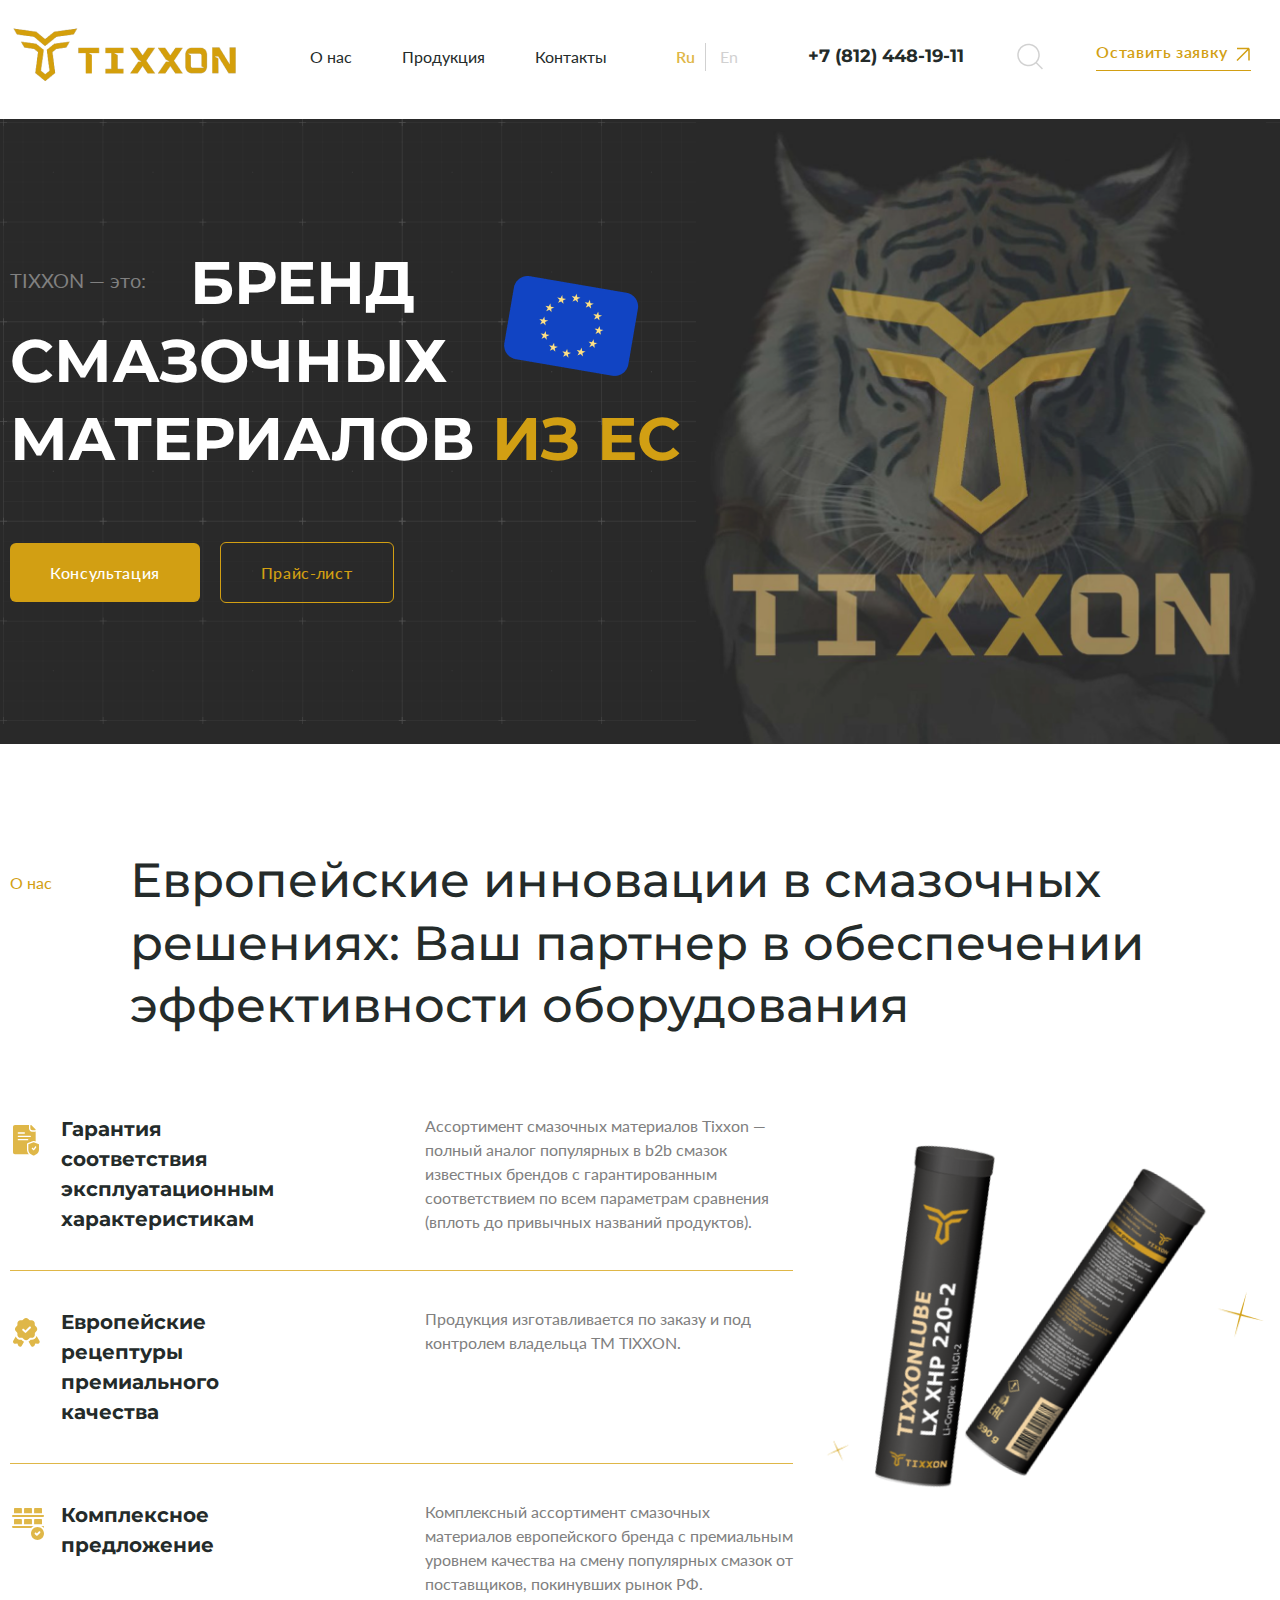
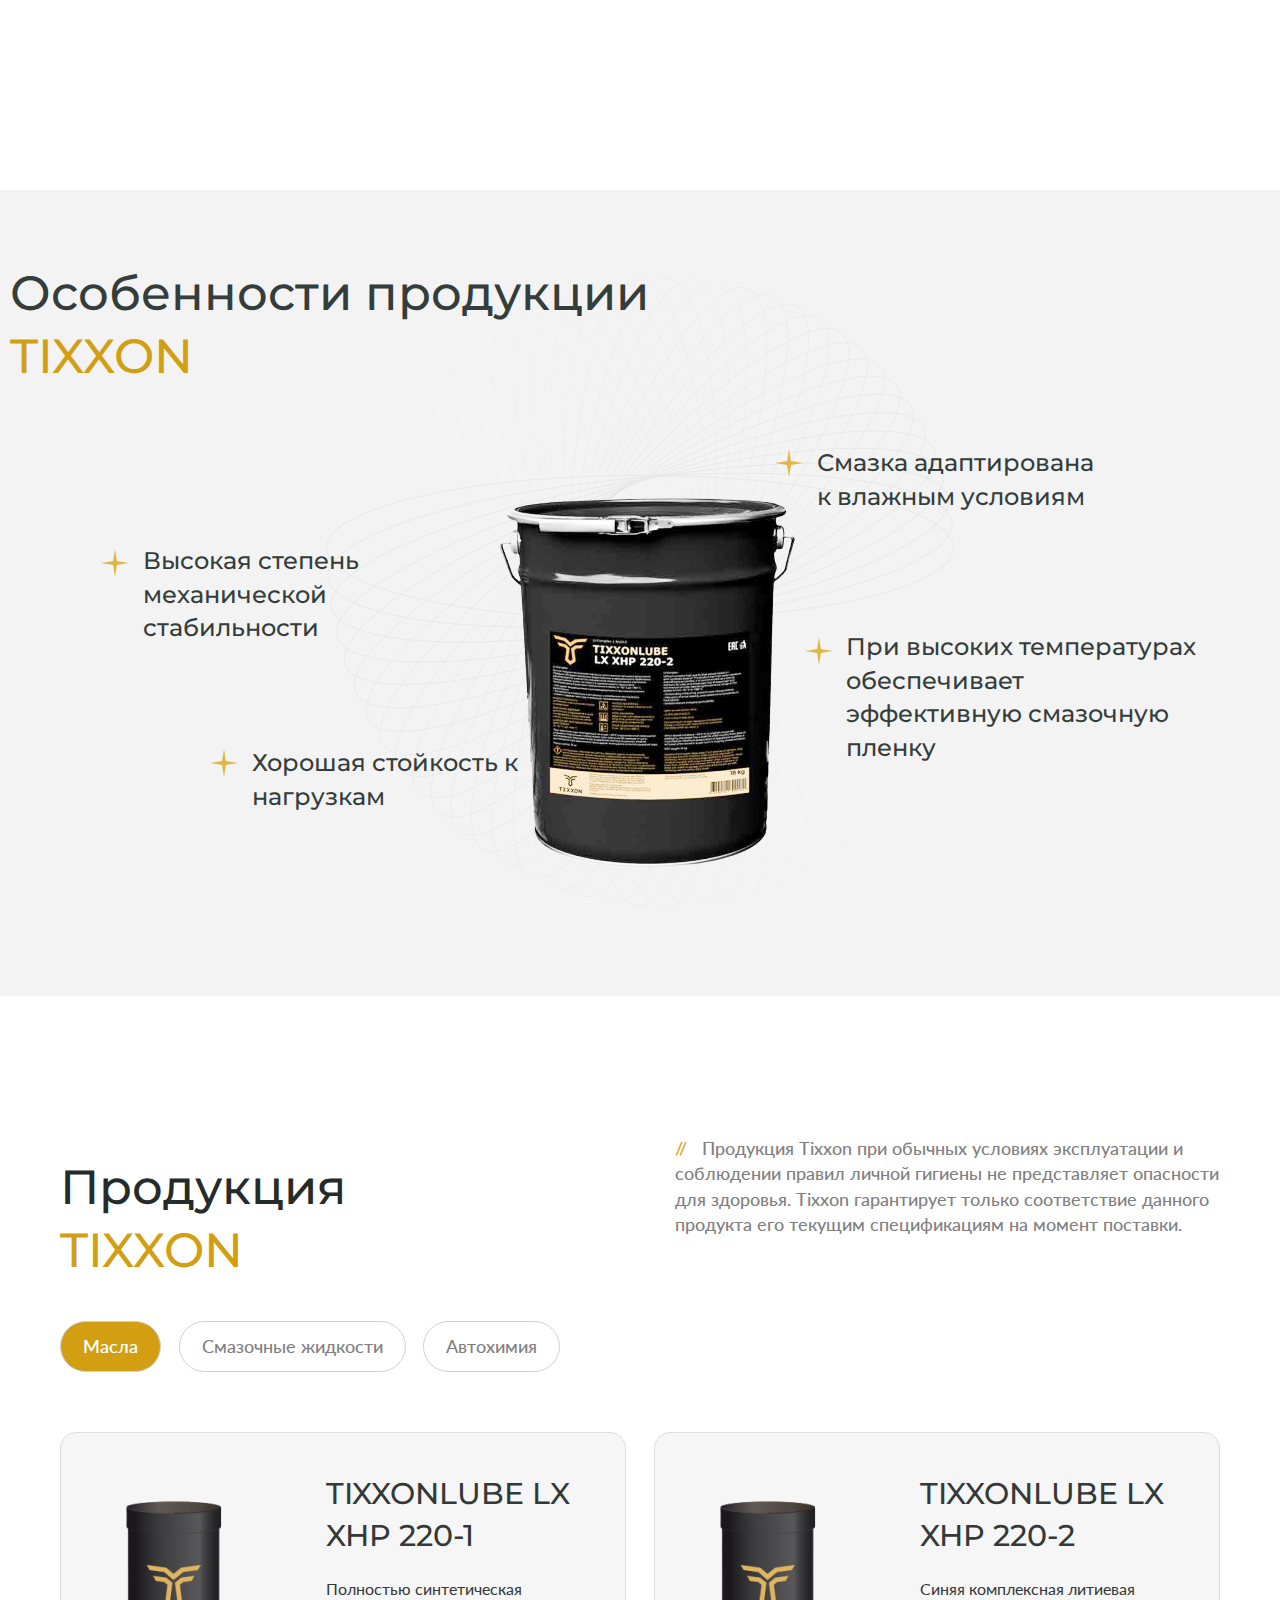
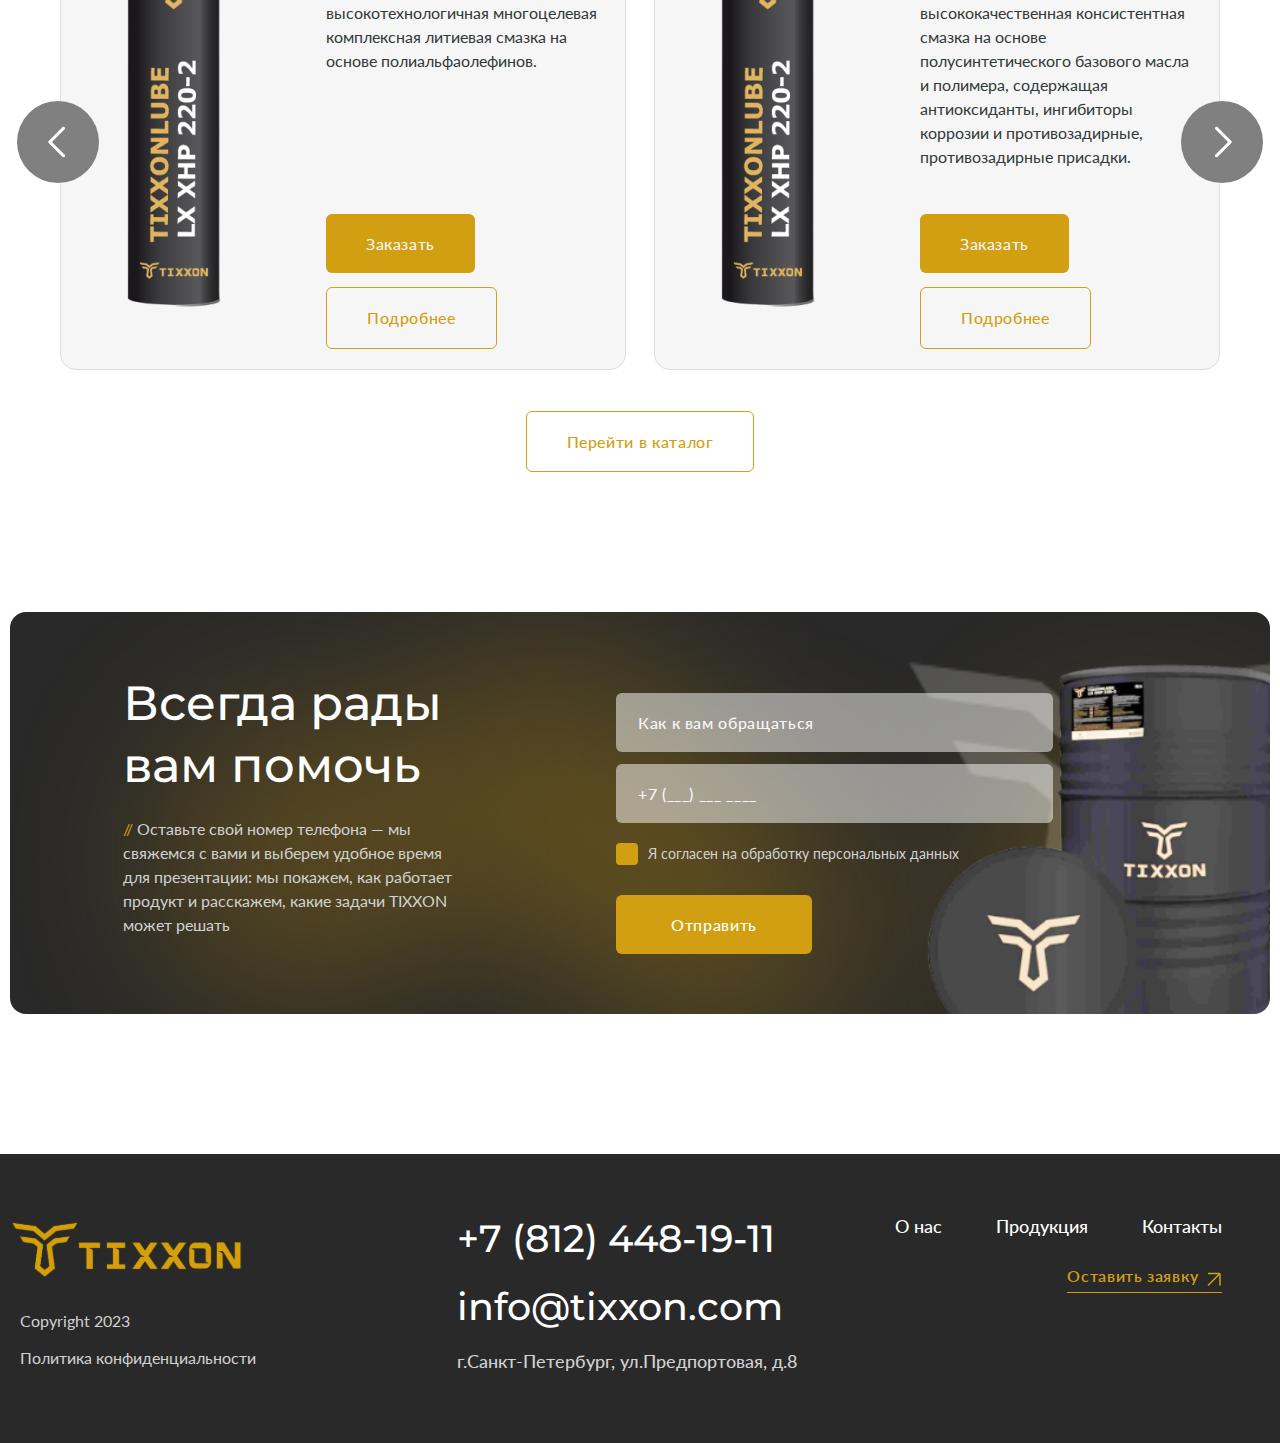
==== commit 3b862599: "footer" ====
--- a/index.html
+++ b/index.html
@@ -56,7 +56,7 @@
       </div>
     </div>
     <div class="header-banner">
-      <div class="container">
+      <div class="container tiger">
         <img src="img/logo-eu-1.png" alt="">
         <h1 class="header-banner__title">
           <span class="this">TIXXON — это:</span> Бренд <br>
@@ -120,14 +120,16 @@
     <section class="features">
       <div class="container">
         <h2 class="features__title">Особенности продукции<br><span>TIXXON</span></h2>
-        <ul class="features__list">
-          <li class="features__item">Смазка адаптирована к влажным условиям</li>
-          <li class="features__item">Высокая степень механической стабильности</li>
-          <li class="features__item">При высоких температурах обеспечивает эффективную смазочную пленку</li>
-          <li class="features__item">Хорошая стойкость к нагрузкам</li>
-        </ul>
-      </div>
-      <img src="img/features-img.png" alt="" class="features__img">
+        <div class="features__content">
+          <ul class="features__list">
+            <li class="features__item">Смазка адаптирована к влажным условиям</li>
+            <li class="features__item">Высокая степень механической стабильности</li>
+            <li class="features__item">При высоких температурах обеспечивает эффективную смазочную пленку</li>
+            <li class="features__item">Хорошая стойкость к нагрузкам</li>
+          </ul>
+          <img src="img/features-img.png" alt="" class="features__img">
+        </div>
+      </div>
     </section>
     <section class="product">
       <div class="container product__width">
@@ -467,12 +469,12 @@
       </div>
       <div class="footer__right">
         <ul class="footer__menu">
-          <li class="footer__item">О нас</li>
-          <li class="footer__item">Продукция</li>
-          <li class="footer__item">Контакты</li>
+          <li class="footer__item"><a href="#">О нас</a></li>
+          <li class="footer__item"><a href="#">Продукция</a></li>
+          <li class="footer__item"><a href="#">Контакты</a></li>
         </ul>
 
-          <a href="#order" class="search__link">Оставить заявку</a>
+        <a href="#order" class="footer__link">Оставить заявку</a>
 
       </div>
     </div>
--- a/css/style.css
+++ b/css/style.css
@@ -230,7 +230,7 @@
   position: absolute;
   width: 434px;
   height: 100%;
-  top: 1;
+  top: -10px;
   right: 100%;
   transition: left 1s ease, opacity 1s ease;
   outline: none;
@@ -240,28 +240,26 @@
   font-weight: 500;
   line-height: 140%;
   color: #d1d1d1;
-  padding: 15px 60px 15px 16px;
+  padding: 25px 60px 25px 16px;
   border-radius: 6px;
   z-index: 2;
   visibility: hidden;
 }
 .search__img .search__input::-moz-placeholder {
-  color: var(--Gray-2, #D1D1D1);
+  color: var(--Gray-2, #d1d1d1);
   font-family: "Lato", sans-serif;
   font-size: 18px;
   font-style: normal;
   font-weight: 500;
   line-height: 140%;
-  padding: 0 15px;
 }
 .search__img .search__input::placeholder {
-  color: var(--Gray-2, #D1D1D1);
+  color: var(--Gray-2, #d1d1d1);
   font-family: "Lato", sans-serif;
   font-size: 18px;
   font-style: normal;
   font-weight: 500;
   line-height: 140%;
-  padding: 0 15px;
 }
 .search__img .button-search,
 .search__img .button-x {
@@ -271,7 +269,7 @@
   visibility: hidden;
 }
 .search__img .button-search {
-  left: -20px;
+  left: -25px;
 }
 .search__img .button-x {
   left: 0;
@@ -298,14 +296,11 @@
 }
 
 .header-banner {
-  background-image: url(../img/header-tiger.png);
-  background-position: 50% 50%;
-  background-size: cover;
-  background-repeat: no-repeat;
-  background-color: #292929;
-  width: 100%;
-  height: 625px;
-  padding: 25px 0 126px;
+  background: url(../img/grap.svg) left/cover no-repeat, #292929;
+}
+.header-banner .tiger {
+  background: url(../img/tiger-1.png) 98% 100%/contain no-repeat;
+  padding: 25px 10px 126px;
 }
 .header-banner .header-banner__title {
   color: var(--White, #fff);
@@ -646,6 +641,7 @@
 .about__box {
   padding-top: 42px;
   flex-grow: 1;
+  max-width: 62.1527777778%;
 }
 .about__item {
   display: flex;
@@ -657,7 +653,7 @@
   padding-right: 20px;
 }
 .about__item .about__heading {
-  max-width: 330px;
+  width: min(36%, 330px);
   color: var(--Dark, #242b2a);
   font-family: "Montserrat", sans-serif;
   font-size: 20px;
@@ -668,7 +664,7 @@
   padding: 0 5px 0 51px;
 }
 .about__item .about__info {
-  max-width: 449px;
+  width: min(47%, 449px);
   color: var(--Gray, #808080);
   font-family: "Lato", sans-serif;
   font-size: 16px;
@@ -838,7 +834,6 @@
 }
 .card-prev button {
   display: inline-flex;
-  padding: 20px 40px;
   justify-content: center;
   align-items: center;
   gap: 10px;
@@ -855,10 +850,12 @@
   box-shadow: 0 14px 30px rgba(223, 183, 72, 0.5);
 }
 .card-prev__btn-1 {
+  padding: 20px 40px;
   background: var(--Gold, #d29f13);
   color: #f3f3f3;
 }
 .card-prev__btn-2 {
+  padding: 20px 40px;
   border: 1px solid var(--Gold, #d29f13);
   background-color: rgba(0, 0, 0, 0);
   color: #d29f13;
@@ -884,7 +881,7 @@
 }
 
 .carousel__card {
-  flex: 0 0 calc(50% - 14px); /* Две карточки в одном ряду */
+  flex: 0 0 calc(50% - 14px);
   text-align: center;
   padding: 20px;
   border: 1px solid #ddd;
@@ -978,6 +975,9 @@
   cursor: pointer;
   margin-bottom: 60px;
 }
+.product__tabs > label:hover {
+  box-shadow: 0 14px 30px rgba(223, 183, 72, 0.5);
+}
 
 .product__tabs > label:first-of-type {
   margin-left: 0;
@@ -1002,17 +1002,18 @@
 
 .feedback {
   padding-bottom: 140px;
+  padding: 0 10px 140px;
 }
 .feedback__box {
   display: flex;
   width: 100%;
-  background: url(../img/feedback-barrel.png) 100% 150% no-repeat, url(../img/feedback-background.png) 50% 50% no-repeat, url(../img/feedback-logo.svg) 100% 100% no-repeat, #292929;
+  background: url(../img/feedback-barrel.png) 100% 150%/contain no-repeat, url(../img/feedback-background.png) 50% 50%/cover no-repeat, url(../img/feedback-logo.svg) 100% 100%/contain no-repeat, #292929;
   padding: 60px 0 60px 113px;
   border-radius: 16px;
 }
 .feedback__info {
   margin-right: 148px;
-  width: 345px;
+  max-width: 345px;
 }
 .feedback__info h2 {
   color: var(--White, #fff);
@@ -1055,6 +1056,7 @@
   line-height: 120%;
   letter-spacing: 0.64px;
   margin-bottom: 12px;
+  margin: 0 10px 12px 0;
 }
 .feedback__form input::-moz-placeholder {
   color: var(--Light, #f6f6f6);
@@ -1155,7 +1157,7 @@
   gap: 54px;
   margin-bottom: 30px;
 }
-.footer__right ul li {
+.footer__right ul li a {
   color: var(--White, #fff);
   font-family: "Lato", sans-serif;
   font-size: 18px;
@@ -1163,7 +1165,10 @@
   font-weight: 500;
   line-height: 140%;
 }
-.footer__right a {
+.footer__right ul li a:hover {
+  color: #dfb748;
+}
+.footer__right .footer__link {
   background: url(../img/Frame.svg) 99% 50% no-repeat;
   padding-right: 23px;
   margin-top: -3px;
@@ -1177,4 +1182,194 @@
   line-height: 120%;
   letter-spacing: 0.64px;
   float: right;
+}
+.footer__right .footer__link:hover {
+  transform: scale(1.05);
+}
+
+@media screen and (max-width: 1267px) {
+  .features__list li:nth-child(4) {
+    left: 150px;
+  }
+}
+@media screen and (max-width: 1200px) {
+  .menu__lang {
+    padding: 23px 10px 26px;
+  }
+  .menu__search {
+    float: right;
+    margin-left: auto;
+  }
+  .about {
+    padding: 100px 0;
+  }
+  .about h2 {
+    font-size: 34px;
+  }
+  .features__content {
+    display: flex;
+  }
+  .features__list {
+    padding-top: 30px;
+  }
+  .features__list li {
+    position: static;
+    margin-bottom: 15px;
+  }
+  .features__img {
+    padding-top: 30px;
+  }
+  .carousel__card {
+    flex: 0 0 100%;
+  }
+  .card-prev {
+    display: flex;
+    border-radius: 16px;
+    background: var(--Light, #f6f6f6);
+    padding: 45px 0;
+    max-width: 100%;
+  }
+  .carousel__card:nth-child(odd) {
+    margin-right: 0;
+  }
+  .feedback__box {
+    padding-left: 50px;
+  }
+  .footer__center {
+    padding: 0;
+  }
+  .footer__right {
+    margin-right: 20px;
+  }
+  .footer__right ul {
+    flex-direction: column;
+    gap: 15px;
+  }
+}
+@media screen and (max-width: 900px) {
+  .about {
+    padding: 50px 0;
+  }
+  .about__img {
+    display: none;
+  }
+  .about__box {
+    max-width: 100%;
+  }
+  .card-prev__img {
+    margin: 0 auto;
+  }
+  .card-prev__img img {
+    min-width: 140px;
+    width: 100%;
+    height: auto;
+  }
+}
+@media screen and (max-width: 819px) {
+  .header-banner .header-banner__title {
+    font-size: 45px;
+  }
+  .header-banner img {
+    top: 116px;
+    left: 366px;
+  }
+  .header-banner__title {
+    font-size: 45px;
+  }
+  .about__head {
+    flex-wrap: wrap;
+  }
+  .features__img {
+    display: none;
+  }
+  .product {
+    padding: 50px 0;
+  }
+  .product__width {
+    padding: 0 45px;
+  }
+  .product__head {
+    flex-wrap: wrap;
+  }
+  .product__head h2 {
+    width: auto;
+  }
+  .product__head p {
+    width: auto;
+  }
+  .feedback {
+    padding-bottom: 50px;
+  }
+  .feedback__info {
+    max-width: 100%;
+  }
+  .feedback__box {
+    flex-wrap: wrap;
+  }
+  .footer__content {
+    flex-direction: column;
+    align-items: center;
+  }
+  .footer__address {
+    margin-bottom: 20px;
+  }
+  .footer__right ul {
+    flex-direction: row;
+    gap: 40px;
+  }
+}
+@media screen and (max-width: 530px) {
+  .menu__list {
+    gap: 35px;
+    width: auto;
+  }
+  .menu__search ul {
+    flex-wrap: wrap;
+    gap: 20px;
+  }
+  .menu__search ul .tel a {
+    margin-right: 140px;
+  }
+  .search__img .search__input {
+    width: 350px;
+  }
+  .header-banner .header-banner__title {
+    font-size: 31px;
+  }
+  .header-banner img {
+    position: inherit;
+  }
+  .header-banner__btn .header-banner__btn-2 {
+    width: 190px;
+  }
+  .about__item {
+    display: block;
+  }
+  .about__item .about__heading {
+    width: 100%;
+    margin-bottom: 10px;
+  }
+  .about__item .about__info {
+    width: 100%;
+  }
+  .product__width {
+    padding: 0 10px;
+  }
+  .carousel__arrow--prev {
+    left: -9px;
+    bottom: 86px;
+  }
+  .carousel__arrow--next {
+    right: -9px;
+    bottom: 86px;
+  }
+  .card-prev__btn-2 {
+    padding: 20px 29px;
+  }
+  .product__tabs > label {
+    margin-bottom: 15px;
+  }
+  .modal__window {
+    padding: 20px 20px;
+  }
 }/*# sourceMappingURL=style.css.map */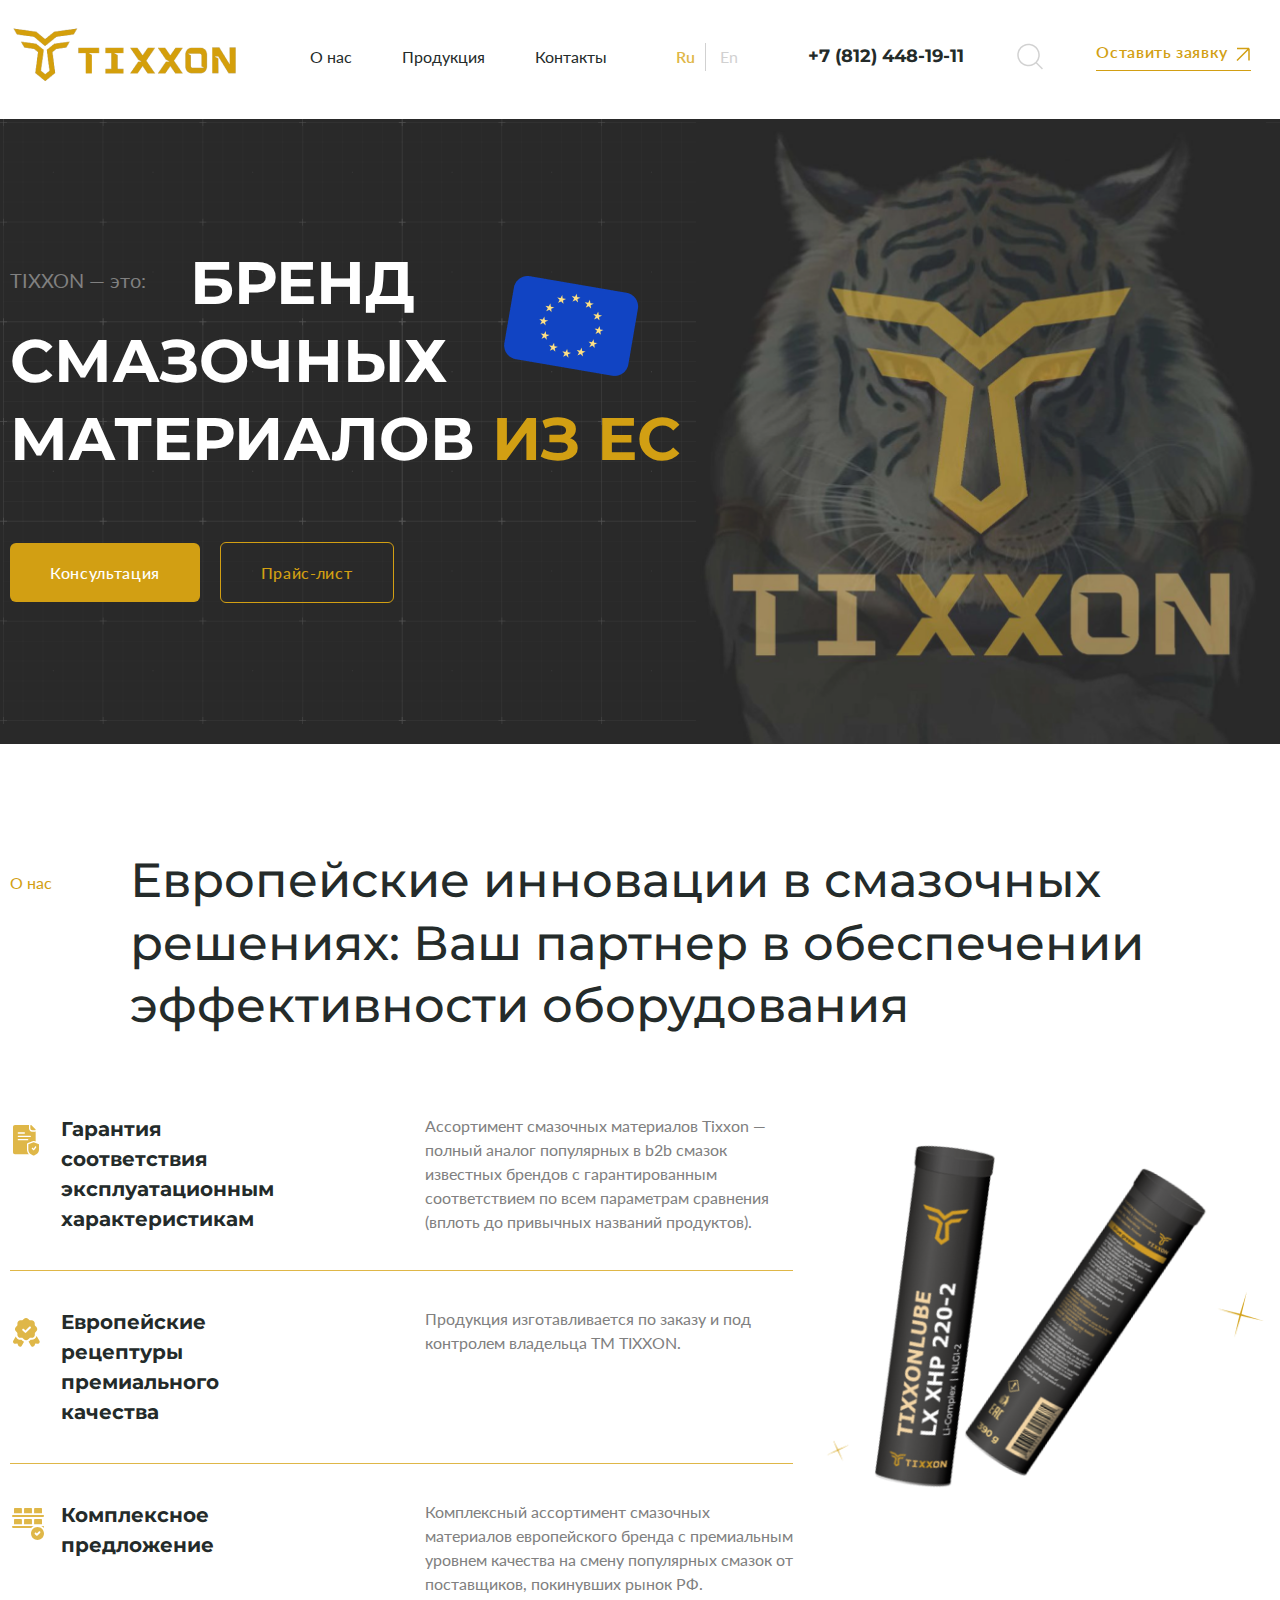
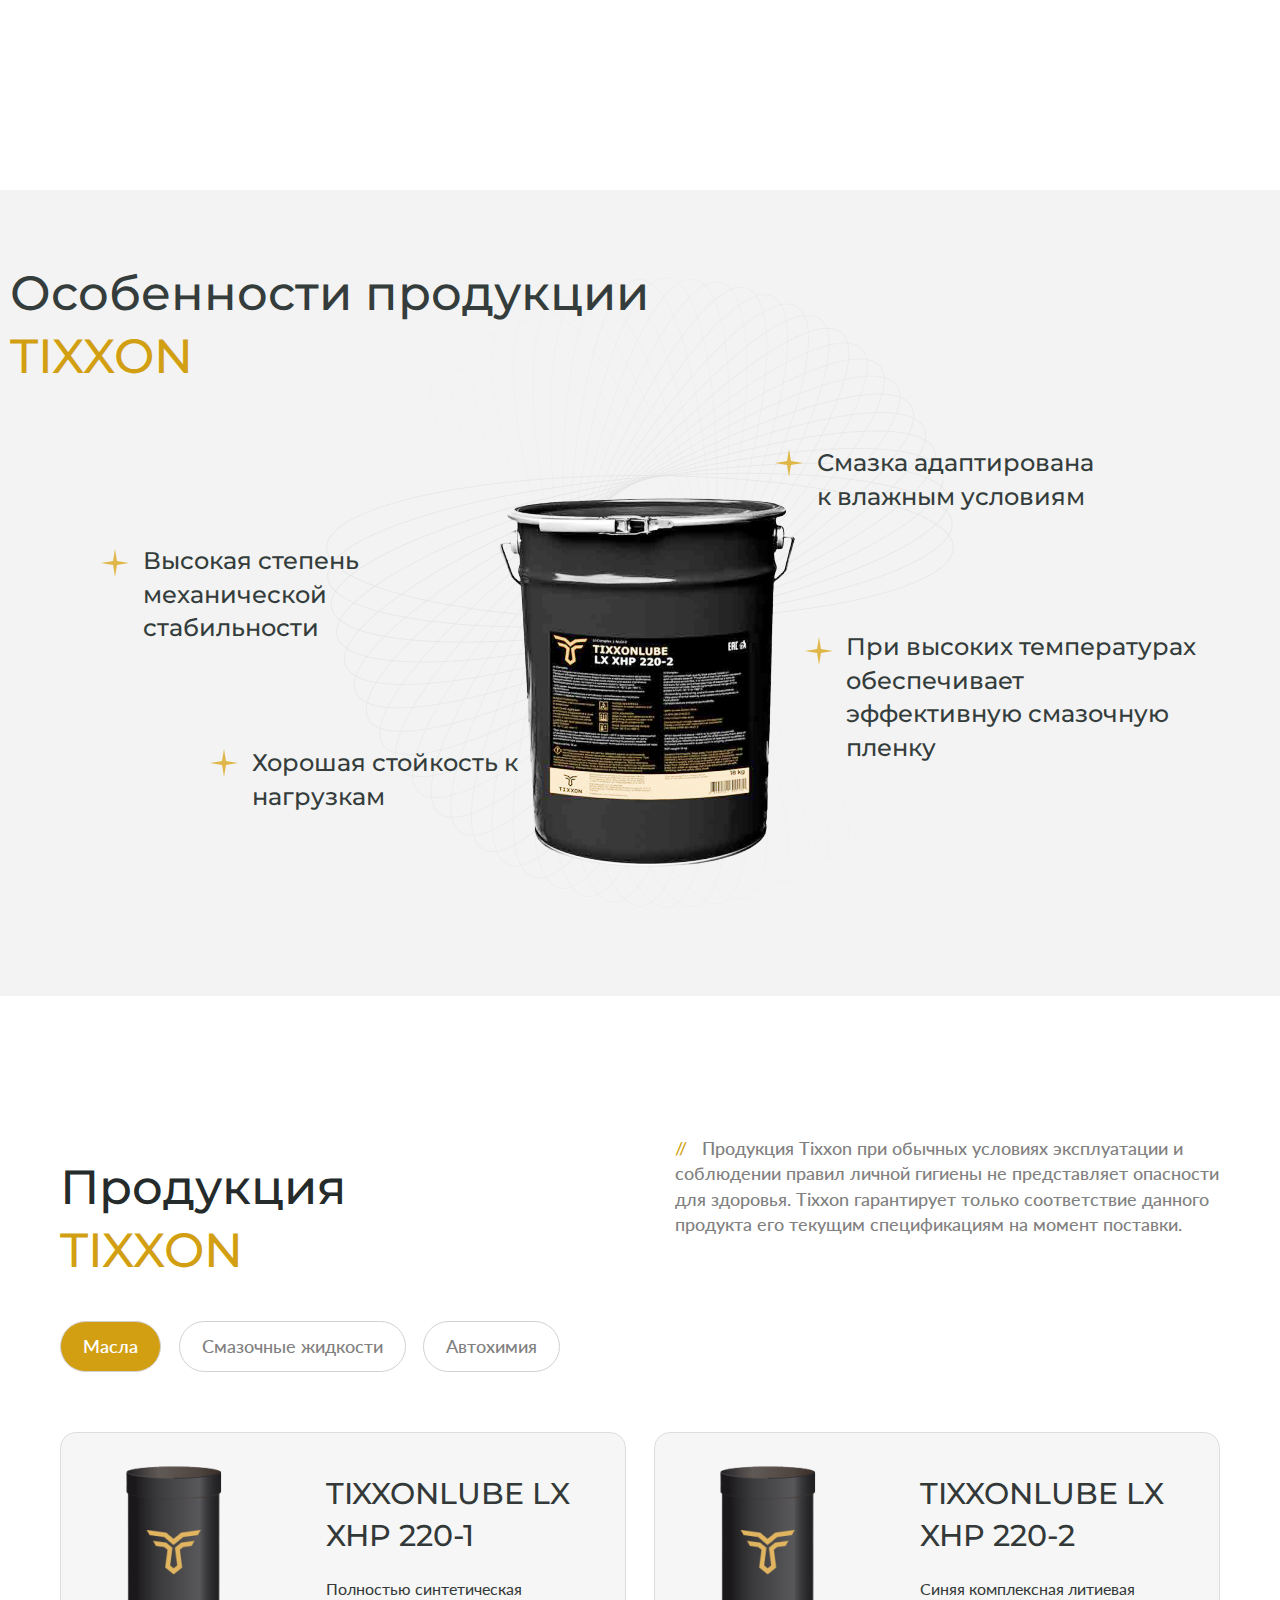
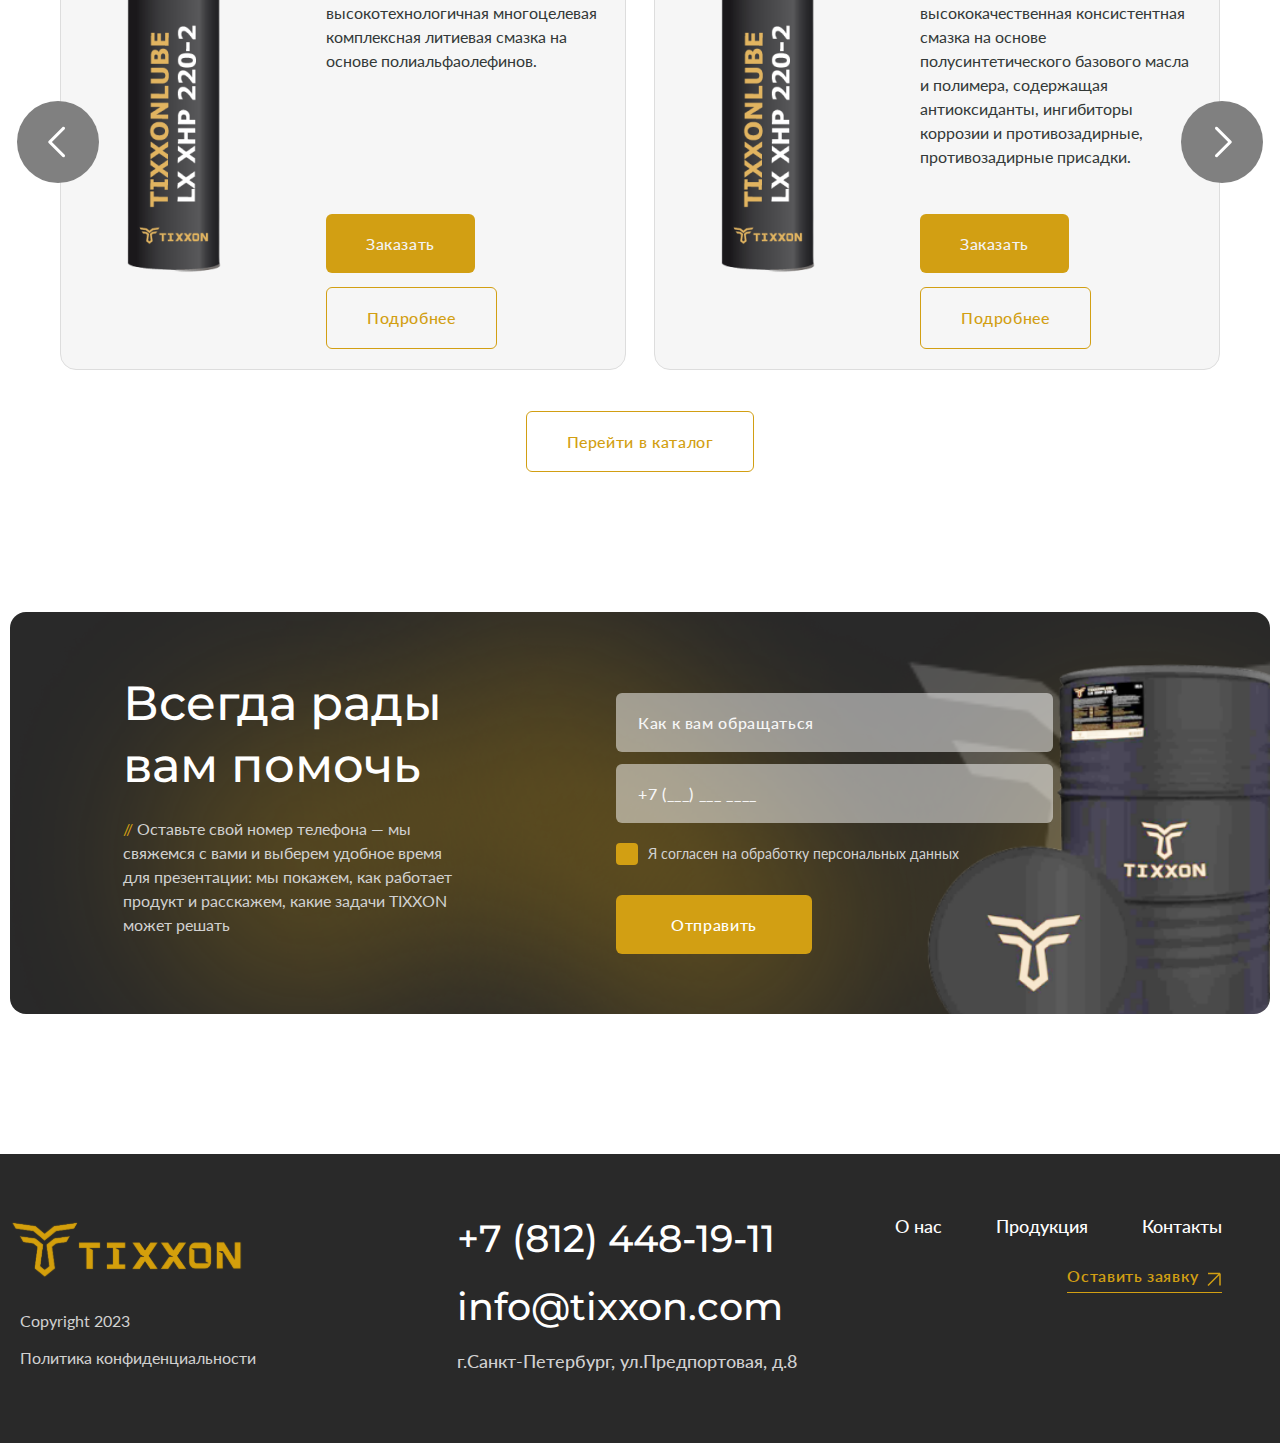
==== commit 4271dc11: "fix_mob" ====
--- a/index.html
+++ b/index.html
@@ -258,7 +258,9 @@
               <div class="carousel__arrow carousel__arrow--prev"></div>
               <div class="carousel__cards">
                 <div class="card-prev carousel__card">
-                  <img src="img/card-img.png" alt="card-img" class="card-prev__img">
+                  <div class="card-prev__img">
+                    <img src="img/card-img.png" alt="card-img">
+                  </div>
                   <div class="card-prev__info">
                     <h3 class="card-prev__title">TIXXONLUBE
                       LX XHP 220-1</h3>
@@ -271,7 +273,9 @@
                   </div>
                 </div>
                 <div class="card-prev carousel__card">
-                  <img src="img/card-img.png" alt="card-img" class="card-prev__img">
+                  <div class="card-prev__img">
+                    <img src="img/card-img.png" alt="card-img">
+                  </div>
                   <div class="card-prev__info">
                     <h3 class="card-prev__title">TIXXONLUBE
                       LX XHP 220-2</h3>
@@ -284,7 +288,9 @@
                   </div>
                 </div>
                 <div class="card-prev carousel__card">
-                  <img src="img/card-img.png" alt="card-img" class="card-prev__img">
+                  <div class="card-prev__img">
+                    <img src="img/card-img.png" alt="card-img">
+                  </div>
                   <div class="card-prev__info">
                     <h3 class="card-prev__title">TIXXONLUBE
                       LX XHP 220-3</h3>
@@ -297,7 +303,9 @@
                   </div>
                 </div>
                 <div class="card-prev carousel__card">
-                  <img src="img/card-img.png" alt="card-img" class="card-prev__img">
+                  <div class="card-prev__img">
+                    <img src="img/card-img.png" alt="card-img">
+                  </div>
                   <div class="card-prev__info">
                     <h3 class="card-prev__title">TIXXONLUBE
                       LX XHP 220-4</h3>
@@ -310,7 +318,9 @@
                   </div>
                 </div>
                 <div class="card-prev carousel__card">
-                  <img src="img/card-img.png" alt="card-img" class="card-prev__img">
+                  <div class="card-prev__img">
+                    <img src="img/card-img.png" alt="card-img">
+                  </div>
                   <div class="card-prev__info">
                     <h3 class="card-prev__title">TIXXONLUBE
                       LX XHP 220-5</h3>
@@ -323,7 +333,9 @@
                   </div>
                 </div>
                 <div class="card-prev carousel__card">
-                  <img src="img/card-img.png" alt="card-img" class="card-prev__img">
+                  <div class="card-prev__img">
+                    <img src="img/card-img.png" alt="card-img">
+                  </div>
                   <div class="card-prev__info">
                     <h3 class="card-prev__title">TIXXONLUBE
                       LX XHP 220-6</h3>
@@ -338,6 +350,7 @@
               </div>
               <div class="carousel__arrow carousel__arrow--next"></div>
             </div>
+
           </div>
 
           <div id="content-5">
@@ -346,7 +359,9 @@
               <div class="carousel__arrow carousel__arrow--prev"></div>
               <div class="carousel__cards">
                 <div class="card-prev carousel__card">
-                  <img src="img/card-img.png" alt="card-img" class="card-prev__img">
+                  <div class="card-prev__img">
+                    <img src="img/card-img.png" alt="card-img">
+                  </div>
                   <div class="card-prev__info">
                     <h3 class="card-prev__title">TIXXONLUBE
                       LX XHP 220-1</h3>
@@ -359,7 +374,9 @@
                   </div>
                 </div>
                 <div class="card-prev carousel__card">
-                  <img src="img/card-img.png" alt="card-img" class="card-prev__img">
+                  <div class="card-prev__img">
+                    <img src="img/card-img.png" alt="card-img">
+                  </div>
                   <div class="card-prev__info">
                     <h3 class="card-prev__title">TIXXONLUBE
                       LX XHP 220-2</h3>
@@ -372,7 +389,9 @@
                   </div>
                 </div>
                 <div class="card-prev carousel__card">
-                  <img src="img/card-img.png" alt="card-img" class="card-prev__img">
+                  <div class="card-prev__img">
+                    <img src="img/card-img.png" alt="card-img">
+                  </div>
                   <div class="card-prev__info">
                     <h3 class="card-prev__title">TIXXONLUBE
                       LX XHP 220-3</h3>
@@ -385,7 +404,9 @@
                   </div>
                 </div>
                 <div class="card-prev carousel__card">
-                  <img src="img/card-img.png" alt="card-img" class="card-prev__img">
+                  <div class="card-prev__img">
+                    <img src="img/card-img.png" alt="card-img">
+                  </div>
                   <div class="card-prev__info">
                     <h3 class="card-prev__title">TIXXONLUBE
                       LX XHP 220-4</h3>
@@ -398,7 +419,9 @@
                   </div>
                 </div>
                 <div class="card-prev carousel__card">
-                  <img src="img/card-img.png" alt="card-img" class="card-prev__img">
+                  <div class="card-prev__img">
+                    <img src="img/card-img.png" alt="card-img">
+                  </div>
                   <div class="card-prev__info">
                     <h3 class="card-prev__title">TIXXONLUBE
                       LX XHP 220-5</h3>
@@ -411,7 +434,9 @@
                   </div>
                 </div>
                 <div class="card-prev carousel__card">
-                  <img src="img/card-img.png" alt="card-img" class="card-prev__img">
+                  <div class="card-prev__img">
+                    <img src="img/card-img.png" alt="card-img">
+                  </div>
                   <div class="card-prev__info">
                     <h3 class="card-prev__title">TIXXONLUBE
                       LX XHP 220-6</h3>
@@ -426,11 +451,11 @@
               </div>
               <div class="carousel__arrow carousel__arrow--next"></div>
             </div>
+
           </div>
-        </div>
-
-        <button class="product__btn card-prev__btn-2">Перейти в каталог</button>
-      </div>
+
+          <button class="product__btn card-prev__btn-2">Перейти в каталог</button>
+        </div>
     </section>
 
     <section class="feedback">
@@ -482,7 +507,7 @@
 
   <div class="modal" id="order">
     <div class="modal__window">
-      <a class="modal__close" href="#"><img src="img/X-modal.svg" alt="modal-close"></a>
+      <a class="modal__close" href="#close"><img src="img/X-modal.svg" id="close" alt="modal-close"></a>
       <h2 class="modal__title">Заполните форму</h2>
       <p class="modal__text">Наш менеджер свяжется с вами в ближайшее время</p>
       <form action="" class="modal__form">
@@ -500,7 +525,7 @@
 
   <div class="modal" id="advice">
     <div class="modal__window">
-      <a class="modal__close" href="#"><img src="img/X-modal.svg" alt="modal-close"></a>
+      <a class="modal__close" href="#close"><img src="img/X-modal.svg" id="close" alt="modal-close"></a>
       <h2 class="modal__title">Получить консультацию <br> по продуктам</h2>
       <p class="modal__text">Заполните форму, и мы свяжемся с вами для подробной бесплатной консультации</p>
       <form action="" class="modal__form">
@@ -516,9 +541,9 @@
     </div>
   </div>
 
-  <div class="modal" id="buy">
+  <div class="modal buy" id="buy">
     <div class="modal__window">
-      <a class="modal__close" href="#"><img src="img/X-modal.svg" alt="modal-close"></a>
+      <a class="modal__close" href="#close"><img src="img/X-modal.svg" id="close" alt="modal-close"></a>
       <h2 class="modal__title buy__title">Смазка TIXXONLUBE LX XHP 220-2</h2>
       <form action="" class="modal__form">
         <input type="text" class="modal__name" name="name" placeholder="Как к Вам обращаться" required>
--- a/css/style.css
+++ b/css/style.css
@@ -533,7 +533,7 @@
   margin-bottom: 30px;
 }
 
-#buy p {
+.buy p {
   margin-top: 30px;
   color: var(--Grafite, #343d3b);
   font-family: "Lato", sans-serif;
@@ -542,7 +542,7 @@
   font-weight: 500;
   line-height: 140%;
 }
-#buy .buy__price {
+.buy .buy__price {
   margin: 5px 0 30px;
   color: var(--BG, #242b2a);
   font-family: "Montserrat", sans-serif;
@@ -551,7 +551,7 @@
   font-weight: 700;
   line-height: 140%;
 }
-#buy .buy__text {
+.buy .buy__text {
   color: var(--Gray, #808080);
   font-family: "Lato", sans-serif;
   font-size: 14px;
@@ -804,9 +804,6 @@
   max-width: calc(50% - 14px);
 }
 .card-prev__img {
-  display: flex;
-  align-items: center;
-  justify-content: center;
   margin-right: 8%;
 }
 .card-prev__info {
@@ -820,7 +817,7 @@
   font-weight: 500;
   line-height: 140%;
   max-width: 245px;
-  margin: 20px 0 20px;
+  margin: 20px 0;
 }
 .card-prev__text {
   color: var(--Dark-Gray, #333938);
@@ -1320,18 +1317,18 @@
 }
 @media screen and (max-width: 530px) {
   .menu__list {
-    gap: 35px;
+    gap: 30px;
     width: auto;
   }
   .menu__search ul {
     flex-wrap: wrap;
     gap: 20px;
   }
-  .menu__search ul .tel a {
-    margin-right: 140px;
+  .menu__search ul .tel {
+    margin-right: 34%;
   }
   .search__img .search__input {
-    width: 350px;
+    width: 300px;
   }
   .header-banner .header-banner__title {
     font-size: 31px;
@@ -1366,10 +1363,44 @@
   .card-prev__btn-2 {
     padding: 20px 29px;
   }
+  .card-prev__title {
+    font-size: 25px;
+    margin: 0;
+  }
+  .card-prev__text {
+    font-size: 14px;
+    max-height: auto;
+  }
+  .card-prev button {
+    position: relative;
+    right: 50px;
+  }
   .product__tabs > label {
     margin-bottom: 15px;
   }
   .modal__window {
     padding: 20px 20px;
   }
+  .modal__title {
+    font-size: 24px;
+    margin-top: 10px;
+  }
+  .modal__text {
+    margin: 10px 0;
+  }
+  .modal__label {
+    margin: 10px 0;
+  }
+  .modal__message {
+    max-height: 70px !important;
+  }
+  .buy__title {
+    margin-bottom: 10px;
+  }
+  .buy p {
+    margin-top: 10px;
+  }
+  .buy .buy__price {
+    margin-bottom: 10px;
+  }
 }/*# sourceMappingURL=style.css.map */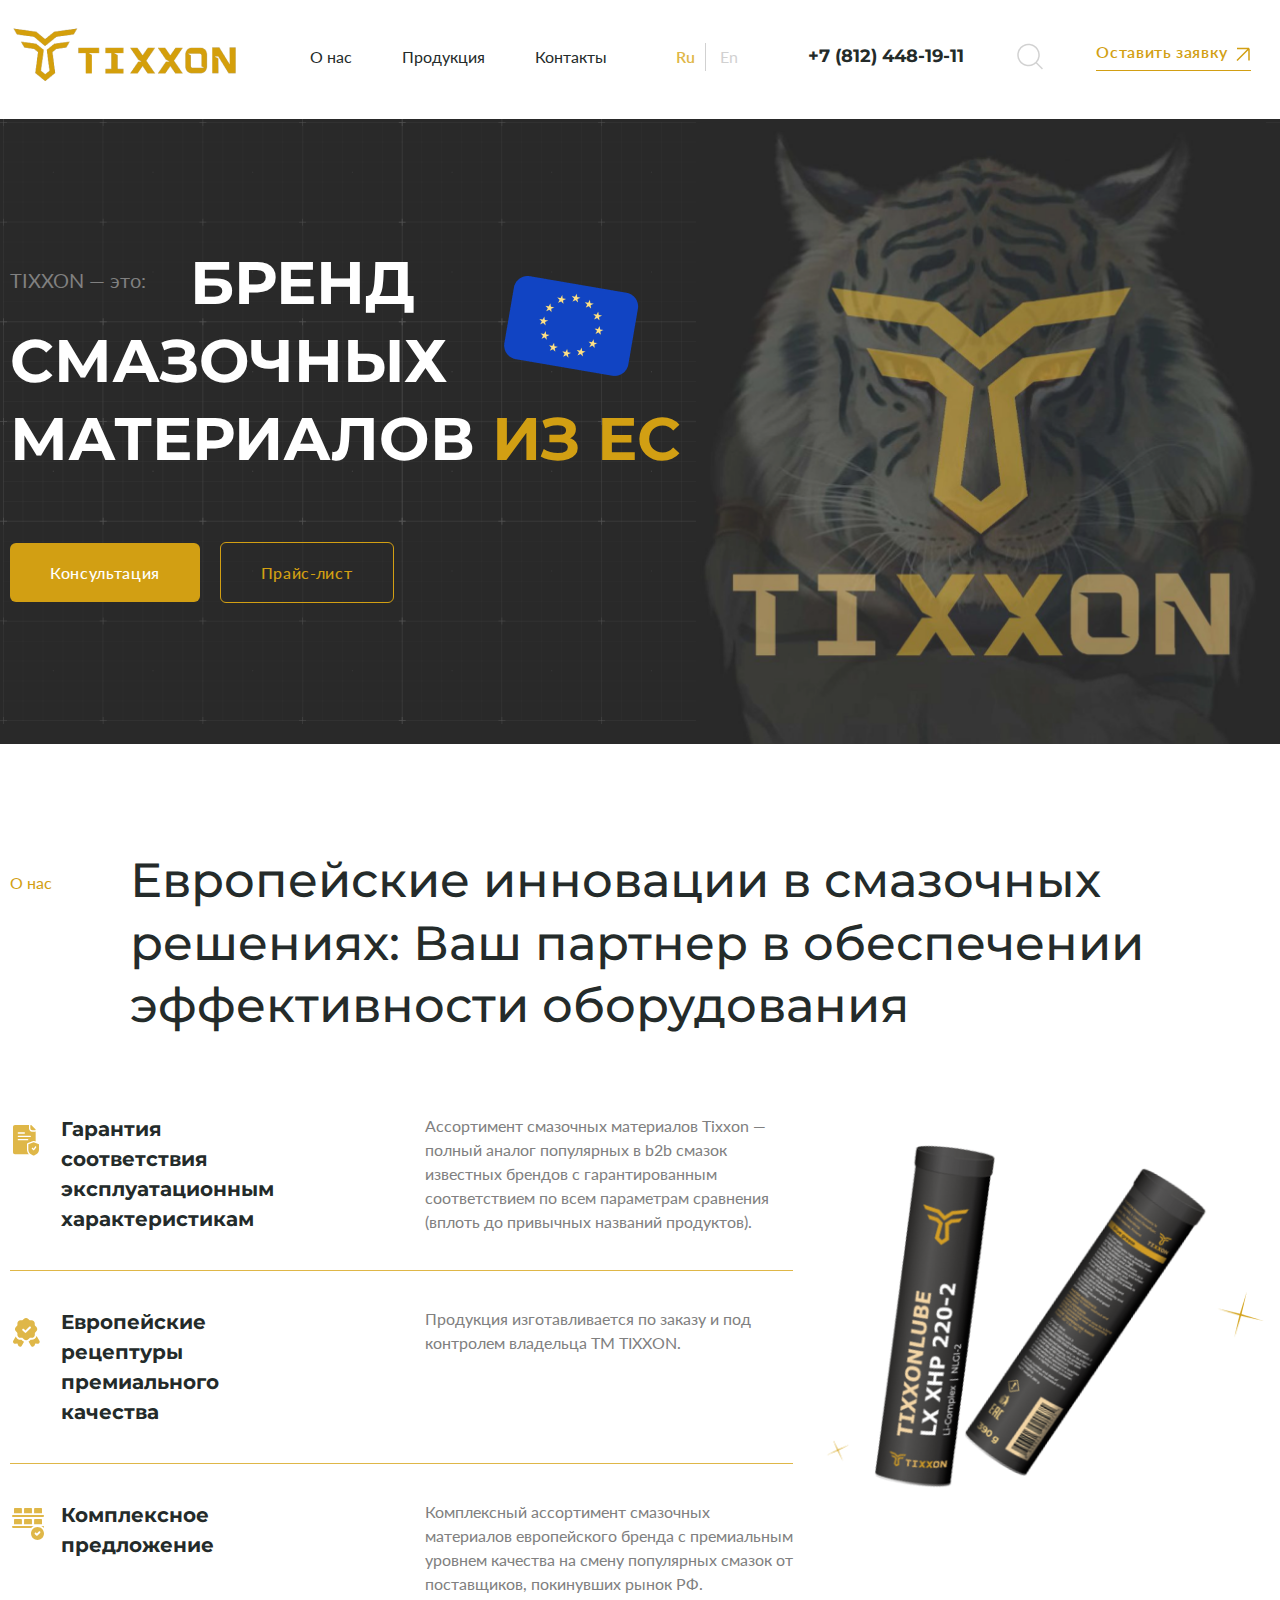
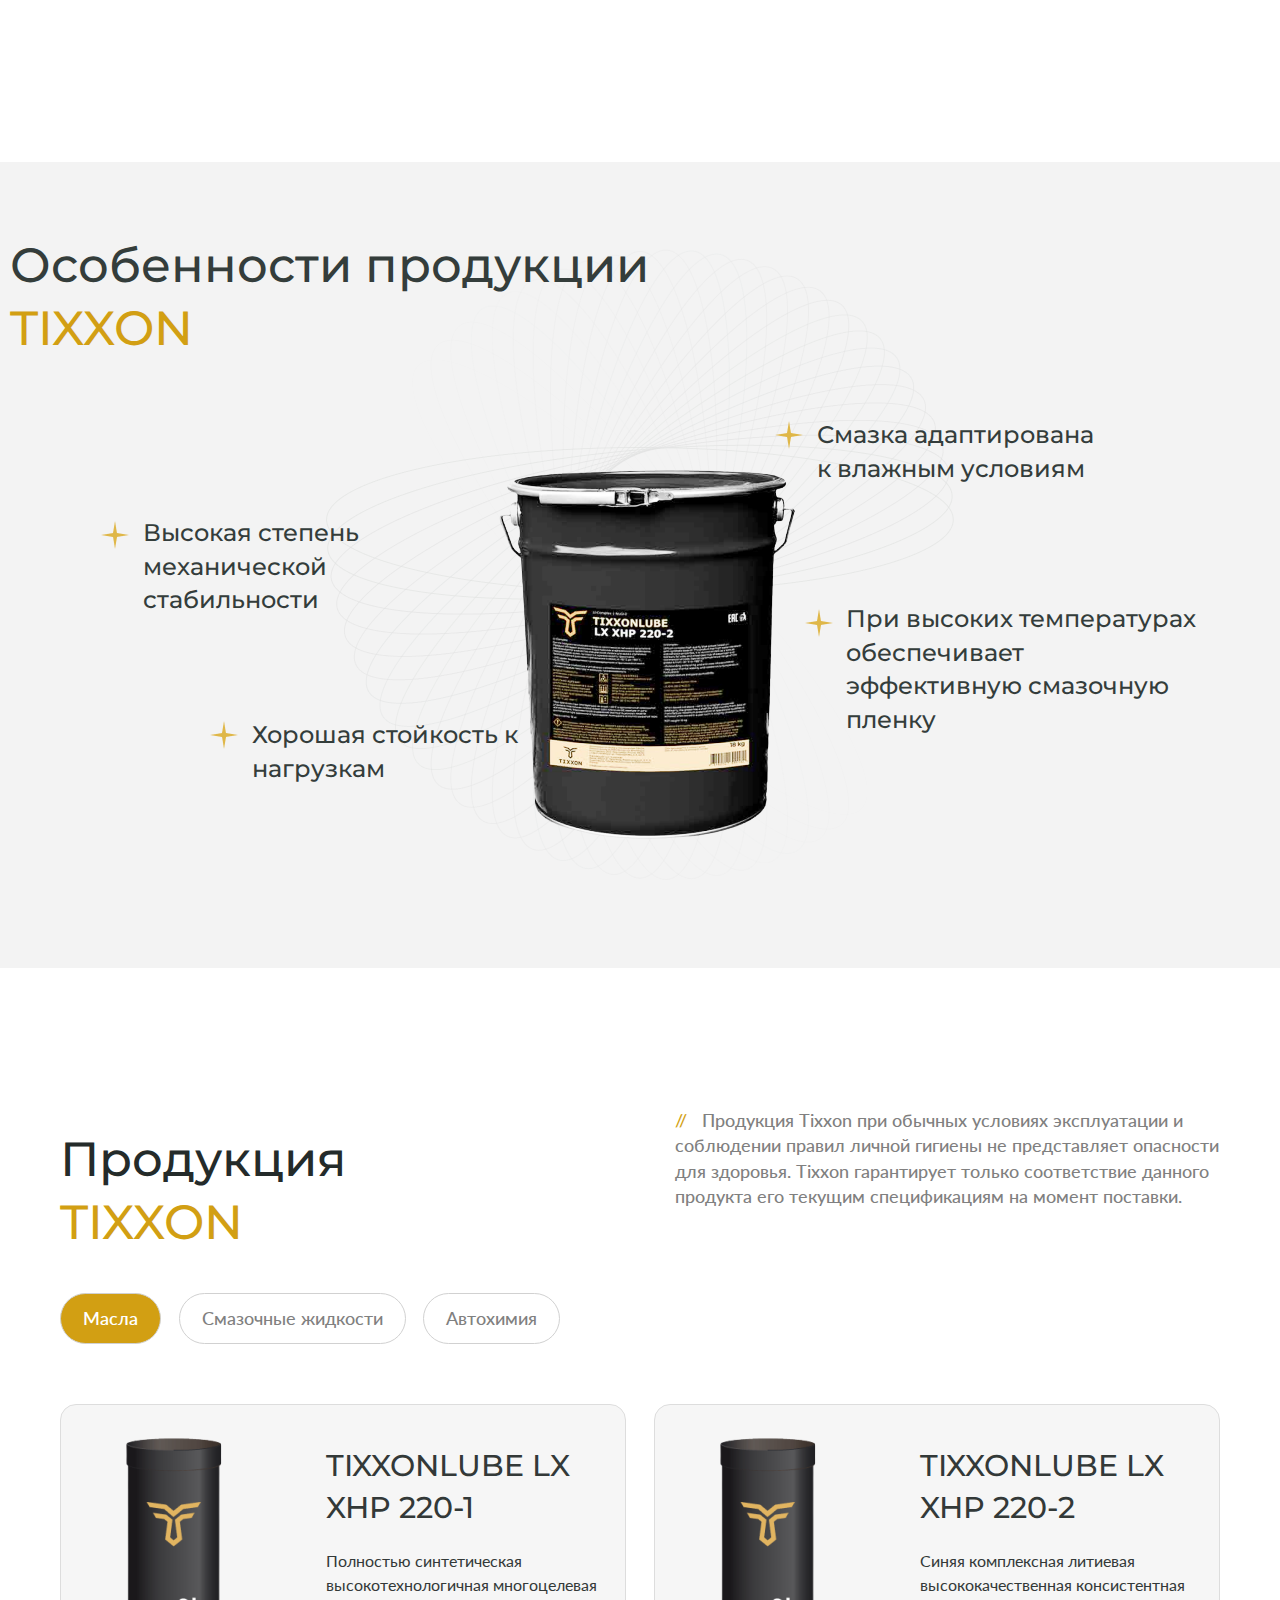
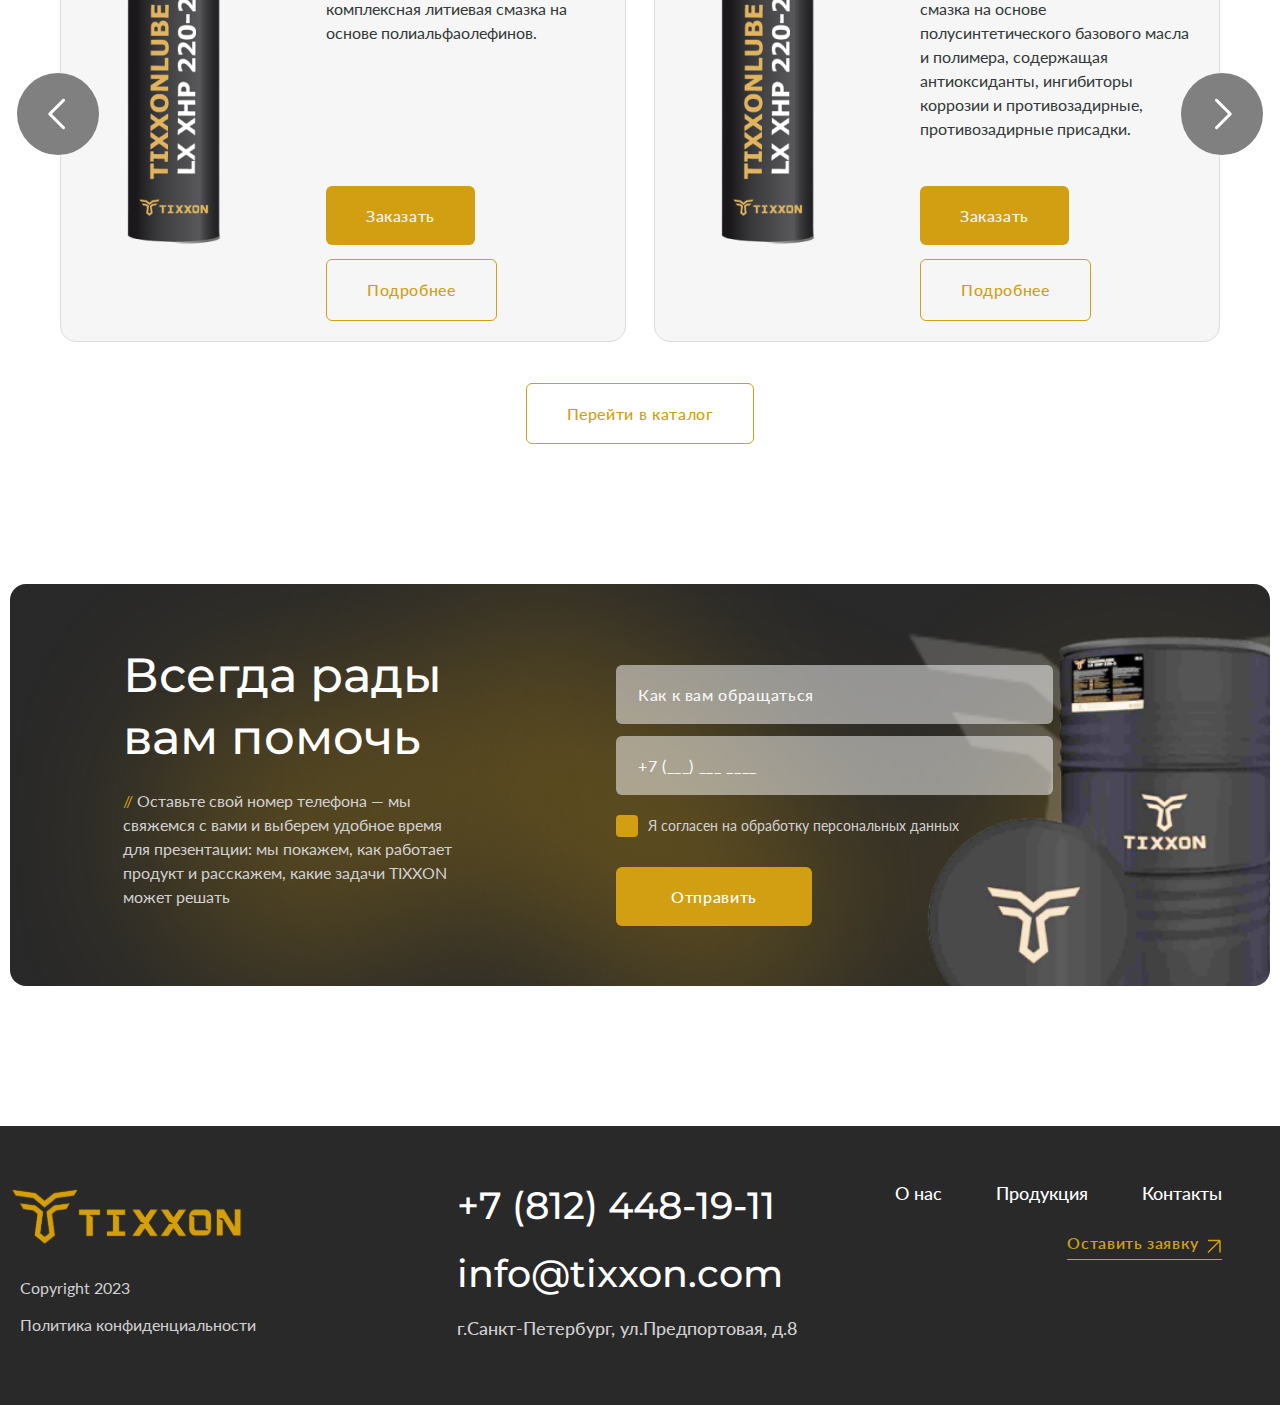
==== commit 4ffe319e: "catalog" ====
--- a/index.html
+++ b/index.html
@@ -19,10 +19,10 @@
   <header class="header">
     <div class="container">
       <div class="header__menu" id="header__menu">
-        <a href="#"><img src="img/logo.png" alt="logo-site" id="header__logo"></a>
+        <a href="index.html"><img src="img/logo.png" alt="logo-site" id="header__logo"></a>
         <ul class="menu__list">
           <li class="list__item"><a href="#" class="list__link">О нас</a></li>
-          <li class="list__item"><a href="#" class="list__link">Продукция</a></li>
+          <li class="list__item"><a href="catalog.html" class="list__link">Продукция</a></li>
           <li class="list__item"><a href="#" class="menu__link">Контакты</a></li>
         </ul>
         <div class="menu__lang">
@@ -454,7 +454,8 @@
 
           </div>
 
-          <button class="product__btn card-prev__btn-2">Перейти в каталог</button>
+          <button class="product__btn card-prev__btn-2" onclick="window.location.href='catalog.html'">Перейти в
+            каталог</button>
         </div>
     </section>
 
@@ -504,6 +505,10 @@
       </div>
     </div>
   </footer>
+
+  <button id="scrollTopButton" class="button-up">
+    <img src="img/button-Up.svg" alt="">
+  </button>
 
   <div class="modal" id="order">
     <div class="modal__window">
--- a/css/style.css
+++ b/css/style.css
@@ -606,9 +606,364 @@
 }
 
 /*--------------------*/
+/*catalog site*/
+.breadcrumbs {
+  display: flex;
+  font-family: "Lato", sans-serif;
+  font-size: 18px;
+  font-style: normal;
+  font-weight: 500;
+  line-height: 140%;
+  margin-top: 37px;
+}
+.breadcrumbs a {
+  color: var(--BG, #242b2a);
+}
+.breadcrumbs span {
+  margin: 0 16px;
+  color: var(--Gold, #d29f13);
+}
+.breadcrumbs p {
+  color: var(--Gray-2, #d1d1d1);
+}
+
+.catalog__head {
+  padding: 50px 0 0;
+}
+.catalog__filter {
+  display: flex;
+  gap: 16px;
+}
+.catalog__search {
+  position: relative;
+}
+.catalog__search-input {
+  width: 338px;
+  padding: 17px 22px;
+  border-radius: 6px;
+  background: var(--Light2, #fbfbfb);
+  color: var(--Gray, #808080);
+  font-family: "Lato", sans-serif;
+  font-size: 18px;
+  font-style: normal;
+  font-weight: 500;
+  line-height: 140%;
+}
+.catalog__search-input::-moz-placeholder {
+  color: var(--Gray, #808080);
+  font-family: "Lato", sans-serif;
+  font-size: 18px;
+  font-style: normal;
+  font-weight: 500;
+  line-height: 140%;
+}
+.catalog__search-input::placeholder {
+  color: var(--Gray, #808080);
+  font-family: "Lato", sans-serif;
+  font-size: 18px;
+  font-style: normal;
+  font-weight: 500;
+  line-height: 140%;
+}
+.catalog__search-button {
+  position: absolute;
+  top: 16px;
+  left: 292px;
+}
+.catalog__dropdown {
+  position: relative;
+  display: inline-block;
+}
+.catalog__dropdown-btn {
+  display: flex;
+  width: 238px;
+  padding: 17px 22px;
+  justify-content: space-between;
+  align-items: center;
+  border-radius: 6px;
+  background: var(--Light2, #fbfbfb);
+  color: var(--Gray, #808080);
+  font-family: "Lato", sans-serif;
+  font-size: 18px;
+  font-style: normal;
+  font-weight: 500;
+  line-height: 140%;
+}
+.catalog__dropdown-btn span {
+  color: #d29f13;
+  font-weight: bold;
+}
+.catalog__dropdown-item {
+  display: flex;
+  flex-direction: column;
+}
+.catalog__dropdown-content {
+  display: none;
+  width: 238px;
+  padding: 15px 20px 0;
+  position: absolute;
+  top: 1px;
+  border-radius: 6px;
+  background: var(--Light2, #fbfbfb);
+  box-shadow: 0px 4px 45px 0px rgba(36, 43, 42, 0.1);
+  z-index: 2;
+}
+.catalog__dropdown-content a {
+  color: var(--Gray, #808080);
+  font-family: "Lato", sans-serif;
+  font-size: 16px;
+  font-style: normal;
+  font-weight: 400;
+  line-height: 150%;
+  margin-bottom: 10px;
+}
+.catalog__dropdown-content a:hover {
+  color: var(--Gold, #d29f13);
+}
+.catalog__dropdown-content a:first-child {
+  color: var(--BG, #242b2a);
+  font-size: 18px;
+}
+.catalog__dropdown-content a span {
+  display: inline-block;
+  color: #d29f13;
+  font-weight: bold;
+  transform: rotate(180deg);
+  float: right;
+}
+.catalog__dropdown:hover .catalog__dropdown-content {
+  display: block;
+}
+.catalog__cards {
+  padding: 60px 0 114px;
+  display: flex;
+  flex-wrap: wrap;
+}
+
+/*media queries site*/
+@media screen and (max-width: 1267px) {
+  .features__list li:nth-child(4) {
+    left: 150px;
+  }
+}
+@media screen and (max-width: 1200px) {
+  .menu__lang {
+    padding: 23px 10px 26px;
+  }
+  .menu__search {
+    float: right;
+    margin-left: auto;
+  }
+  .about {
+    padding: 100px 0;
+  }
+  .about h2 {
+    font-size: 34px;
+  }
+  .features__content {
+    display: flex;
+  }
+  .features__list {
+    padding-top: 30px;
+  }
+  .features__list li {
+    position: static;
+    margin-bottom: 15px;
+  }
+  .features__img {
+    padding-top: 30px;
+  }
+  .carousel__card {
+    flex: 0 0 100%;
+  }
+  .card-prev {
+    display: flex;
+    border-radius: 16px;
+    background: var(--Light, #f6f6f6);
+    padding: 45px 0;
+    max-width: 100%;
+  }
+  .carousel__card:nth-child(odd) {
+    margin-right: 0;
+  }
+  .feedback__box {
+    padding-left: 50px;
+  }
+  .footer__center {
+    padding: 0;
+  }
+  .footer__right {
+    margin-right: 20px;
+  }
+  .footer__right ul {
+    flex-direction: column;
+    gap: 15px;
+  }
+}
+@media screen and (max-width: 900px) {
+  .about {
+    padding: 50px 0;
+  }
+  .about__img {
+    display: none;
+  }
+  .about__box {
+    max-width: 100%;
+  }
+  .card-prev__img {
+    margin: 0 auto;
+  }
+  .card-prev__img img {
+    min-width: 140px;
+    width: 100%;
+    height: auto;
+  }
+}
+@media screen and (max-width: 819px) {
+  .header-banner .header-banner__title {
+    font-size: 45px;
+  }
+  .header-banner img {
+    top: 116px;
+    left: 366px;
+  }
+  .header-banner__title {
+    font-size: 45px;
+  }
+  .about__head {
+    flex-wrap: wrap;
+  }
+  .features__img {
+    display: none;
+  }
+  .product {
+    padding: 50px 0;
+  }
+  .product__width {
+    padding: 0 45px;
+  }
+  .product__head {
+    flex-wrap: wrap;
+  }
+  .product__head h2 {
+    width: auto;
+  }
+  .product__head p {
+    width: auto;
+  }
+  .feedback {
+    padding-bottom: 50px;
+  }
+  .feedback__info {
+    max-width: 100%;
+  }
+  .feedback__box {
+    flex-wrap: wrap;
+  }
+  .footer__content {
+    flex-direction: column;
+    align-items: center;
+  }
+  .footer__address {
+    margin-bottom: 20px;
+  }
+  .footer__right ul {
+    flex-direction: row;
+    gap: 40px;
+  }
+}
+@media screen and (max-width: 530px) {
+  .menu__list {
+    gap: 30px;
+    width: auto;
+  }
+  .menu__search ul {
+    flex-wrap: wrap;
+    gap: 20px;
+  }
+  .menu__search ul .tel {
+    margin-right: 34%;
+  }
+  .search__img .search__input {
+    width: 300px;
+  }
+  .header-banner .header-banner__title {
+    font-size: 31px;
+  }
+  .header-banner img {
+    position: inherit;
+  }
+  .header-banner__btn .header-banner__btn-2 {
+    width: 190px;
+  }
+  .about__item {
+    display: block;
+  }
+  .about__item .about__heading {
+    width: 100%;
+    margin-bottom: 10px;
+  }
+  .about__item .about__info {
+    width: 100%;
+  }
+  .product__width {
+    padding: 0 10px;
+  }
+  .carousel__arrow--prev {
+    left: -9px;
+    bottom: 86px;
+  }
+  .carousel__arrow--next {
+    right: -9px;
+    bottom: 86px;
+  }
+  .card-prev__btn-2 {
+    padding: 20px 29px;
+  }
+  .card-prev__title {
+    font-size: 25px;
+    margin: 0;
+  }
+  .card-prev__text {
+    font-size: 14px;
+    max-height: auto;
+  }
+  .card-prev button {
+    position: relative;
+    right: 50px;
+  }
+  .product__tabs > label {
+    margin-bottom: 15px;
+  }
+  .modal__window {
+    padding: 20px 20px;
+  }
+  .modal__title {
+    font-size: 24px;
+    margin-top: 10px;
+  }
+  .modal__text {
+    margin: 10px 0;
+  }
+  .modal__label {
+    margin: 10px 0;
+  }
+  .modal__message {
+    max-height: 70px !important;
+  }
+  .buy__title {
+    margin-bottom: 10px;
+  }
+  .buy p {
+    margin-top: 10px;
+  }
+  .buy .buy__price {
+    margin-bottom: 10px;
+  }
+}
 /*main site*/
 .about {
-  padding: 105px 0 158px;
+  padding: 105px 0 130px;
 }
 .about__head {
   display: flex;
@@ -755,7 +1110,7 @@
 }
 
 .product {
-  padding: 140px 0;
+  padding-top: 140px;
   width: 100%;
 }
 .product__width {
@@ -998,8 +1353,7 @@
 }
 
 .feedback {
-  padding-bottom: 140px;
-  padding: 0 10px 140px;
+  padding: 140px 10px 140px;
 }
 .feedback__box {
   display: flex;
@@ -1106,7 +1460,7 @@
 .footer__content {
   display: flex;
   justify-content: space-between;
-  padding: 60px 0;
+  padding: 55px 0;
 }
 .footer__left {
   display: flex;
@@ -1184,223 +1538,19 @@
   transform: scale(1.05);
 }
 
-@media screen and (max-width: 1267px) {
-  .features__list li:nth-child(4) {
-    left: 150px;
-  }
-}
-@media screen and (max-width: 1200px) {
-  .menu__lang {
-    padding: 23px 10px 26px;
-  }
-  .menu__search {
-    float: right;
-    margin-left: auto;
-  }
-  .about {
-    padding: 100px 0;
-  }
-  .about h2 {
-    font-size: 34px;
-  }
-  .features__content {
-    display: flex;
-  }
-  .features__list {
-    padding-top: 30px;
-  }
-  .features__list li {
-    position: static;
-    margin-bottom: 15px;
-  }
-  .features__img {
-    padding-top: 30px;
-  }
-  .carousel__card {
-    flex: 0 0 100%;
-  }
-  .card-prev {
-    display: flex;
-    border-radius: 16px;
-    background: var(--Light, #f6f6f6);
-    padding: 45px 0;
-    max-width: 100%;
-  }
-  .carousel__card:nth-child(odd) {
-    margin-right: 0;
-  }
-  .feedback__box {
-    padding-left: 50px;
-  }
-  .footer__center {
-    padding: 0;
-  }
-  .footer__right {
-    margin-right: 20px;
-  }
-  .footer__right ul {
-    flex-direction: column;
-    gap: 15px;
-  }
-}
-@media screen and (max-width: 900px) {
-  .about {
-    padding: 50px 0;
-  }
-  .about__img {
-    display: none;
-  }
-  .about__box {
-    max-width: 100%;
-  }
-  .card-prev__img {
-    margin: 0 auto;
-  }
-  .card-prev__img img {
-    min-width: 140px;
-    width: 100%;
-    height: auto;
-  }
-}
-@media screen and (max-width: 819px) {
-  .header-banner .header-banner__title {
-    font-size: 45px;
-  }
-  .header-banner img {
-    top: 116px;
-    left: 366px;
-  }
-  .header-banner__title {
-    font-size: 45px;
-  }
-  .about__head {
-    flex-wrap: wrap;
-  }
-  .features__img {
-    display: none;
-  }
-  .product {
-    padding: 50px 0;
-  }
-  .product__width {
-    padding: 0 45px;
-  }
-  .product__head {
-    flex-wrap: wrap;
-  }
-  .product__head h2 {
-    width: auto;
-  }
-  .product__head p {
-    width: auto;
-  }
-  .feedback {
-    padding-bottom: 50px;
-  }
-  .feedback__info {
-    max-width: 100%;
-  }
-  .feedback__box {
-    flex-wrap: wrap;
-  }
-  .footer__content {
-    flex-direction: column;
-    align-items: center;
-  }
-  .footer__address {
-    margin-bottom: 20px;
-  }
-  .footer__right ul {
-    flex-direction: row;
-    gap: 40px;
-  }
-}
-@media screen and (max-width: 530px) {
-  .menu__list {
-    gap: 30px;
-    width: auto;
-  }
-  .menu__search ul {
-    flex-wrap: wrap;
-    gap: 20px;
-  }
-  .menu__search ul .tel {
-    margin-right: 34%;
-  }
-  .search__img .search__input {
-    width: 300px;
-  }
-  .header-banner .header-banner__title {
-    font-size: 31px;
-  }
-  .header-banner img {
-    position: inherit;
-  }
-  .header-banner__btn .header-banner__btn-2 {
-    width: 190px;
-  }
-  .about__item {
-    display: block;
-  }
-  .about__item .about__heading {
-    width: 100%;
-    margin-bottom: 10px;
-  }
-  .about__item .about__info {
-    width: 100%;
-  }
-  .product__width {
-    padding: 0 10px;
-  }
-  .carousel__arrow--prev {
-    left: -9px;
-    bottom: 86px;
-  }
-  .carousel__arrow--next {
-    right: -9px;
-    bottom: 86px;
-  }
-  .card-prev__btn-2 {
-    padding: 20px 29px;
-  }
-  .card-prev__title {
-    font-size: 25px;
-    margin: 0;
-  }
-  .card-prev__text {
-    font-size: 14px;
-    max-height: auto;
-  }
-  .card-prev button {
-    position: relative;
-    right: 50px;
-  }
-  .product__tabs > label {
-    margin-bottom: 15px;
-  }
-  .modal__window {
-    padding: 20px 20px;
-  }
-  .modal__title {
-    font-size: 24px;
-    margin-top: 10px;
-  }
-  .modal__text {
-    margin: 10px 0;
-  }
-  .modal__label {
-    margin: 10px 0;
-  }
-  .modal__message {
-    max-height: 70px !important;
-  }
-  .buy__title {
-    margin-bottom: 10px;
-  }
-  .buy p {
-    margin-top: 10px;
-  }
-  .buy .buy__price {
-    margin-bottom: 10px;
-  }
+.button-up {
+  display: none;
+  position: fixed;
+  bottom: 258px;
+  right: 262px;
+  width: 82px;
+  height: 82px;
+  padding: 14px;
+  justify-content: center;
+  align-items: center;
+  gap: 10px;
+  flex-shrink: 0;
+  border-radius: 48px;
+  background: var(--Gray, #808080);
+  box-shadow: 0px 0px 0px 0px rgba(0, 0, 0, 0.1), -732px 0px 205px 0px rgba(0, 0, 0, 0);
 }/*# sourceMappingURL=style.css.map */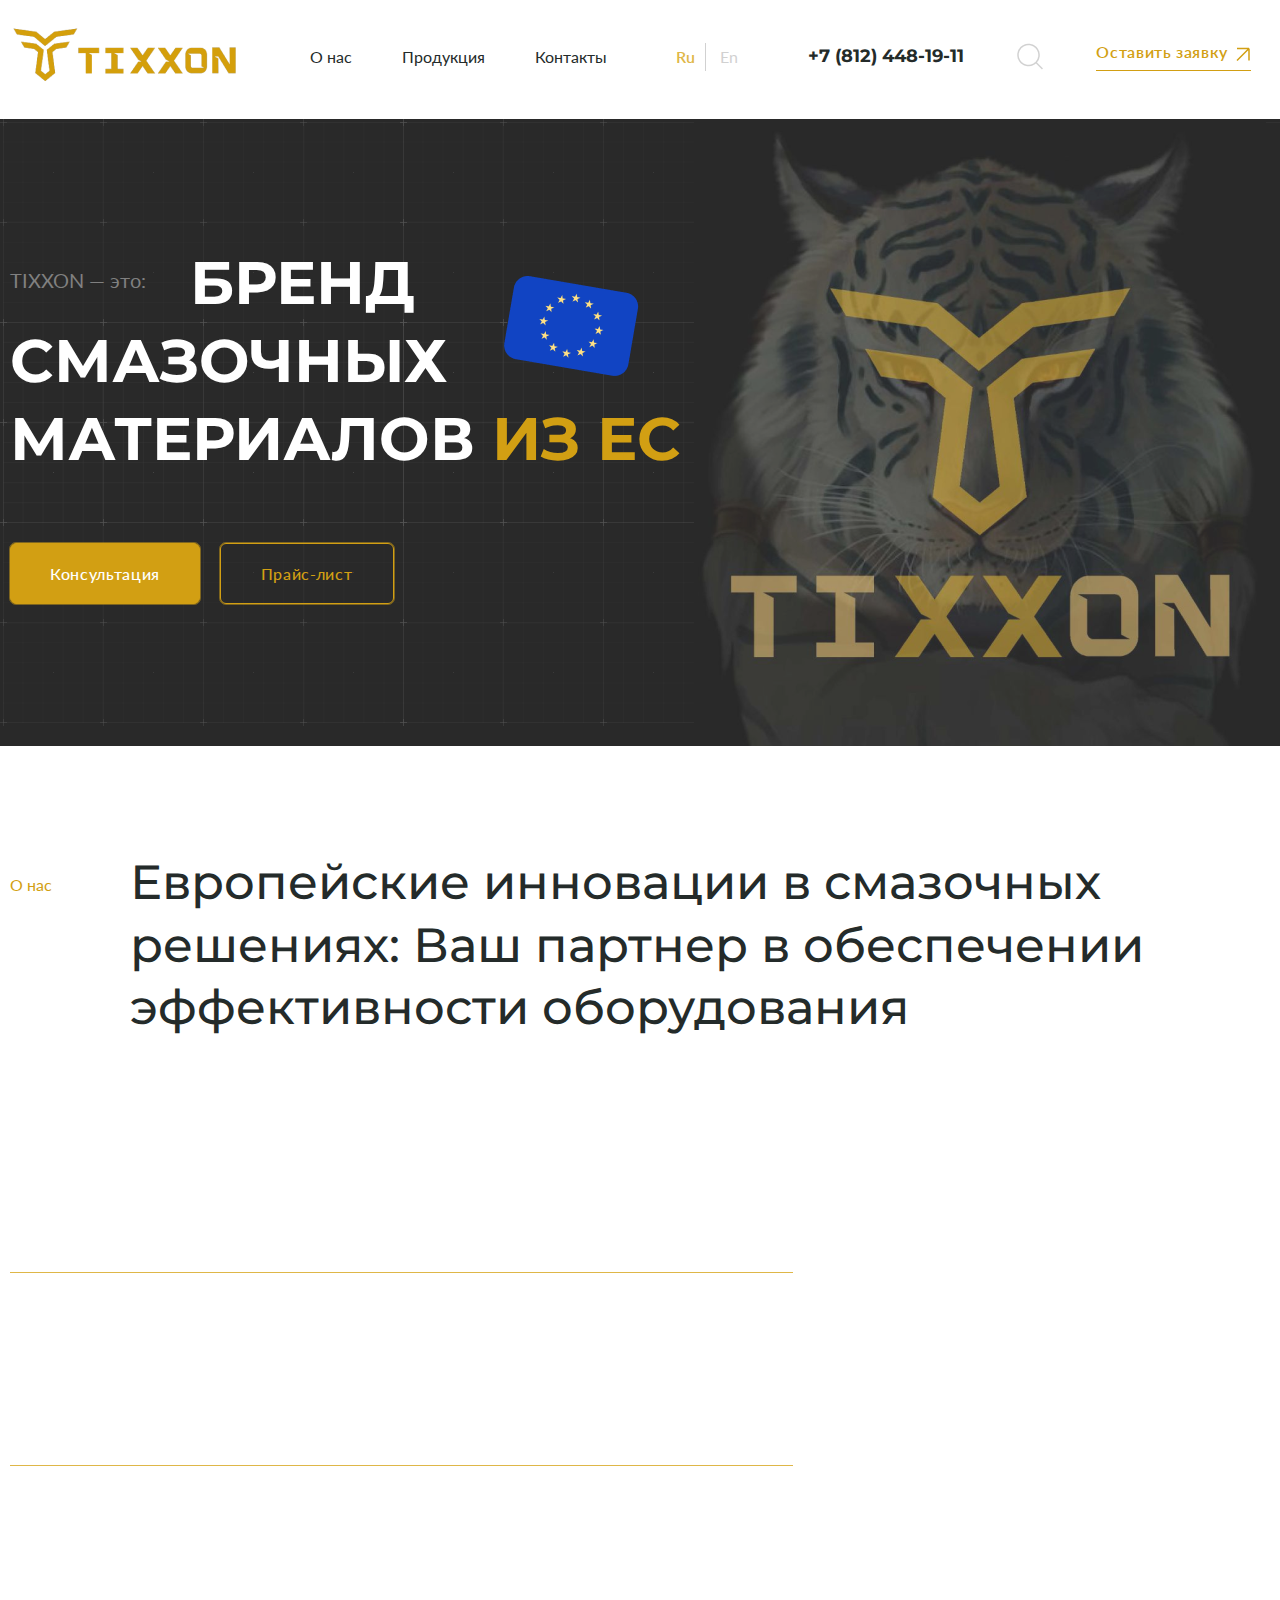
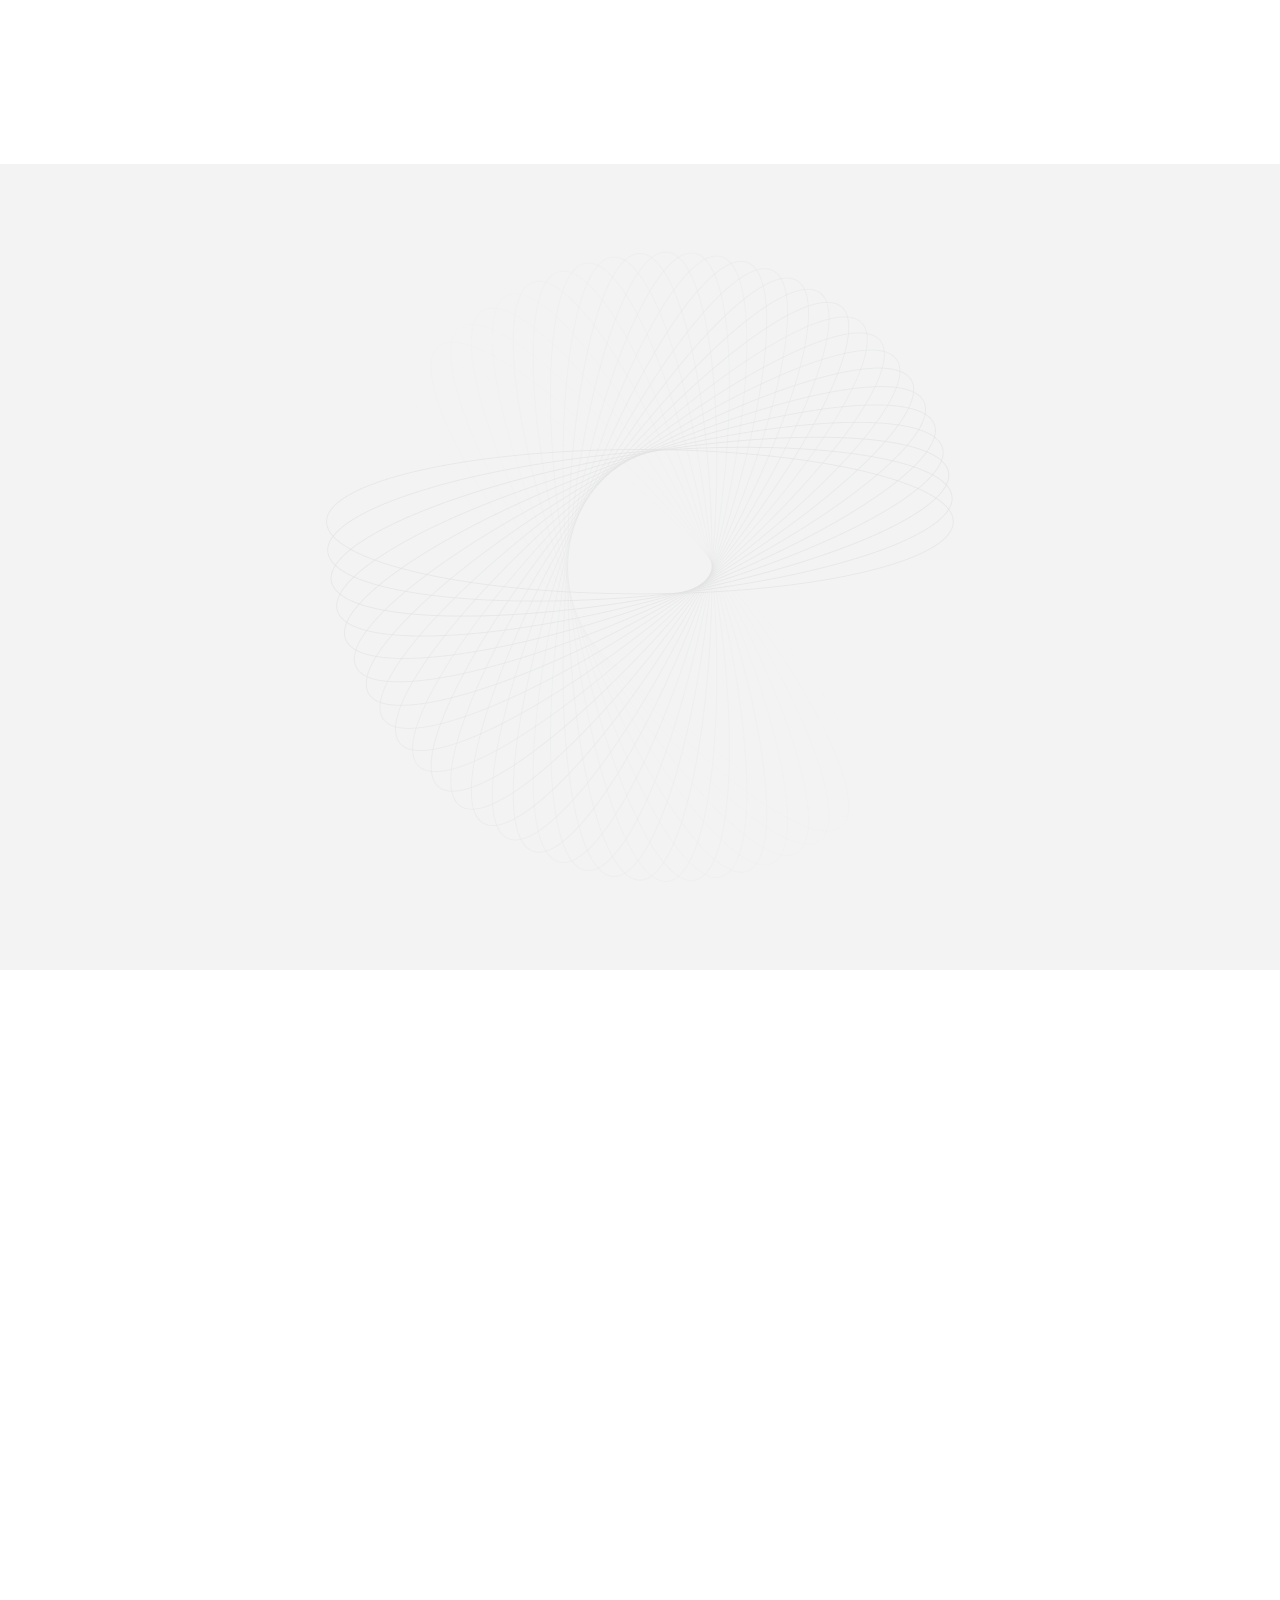
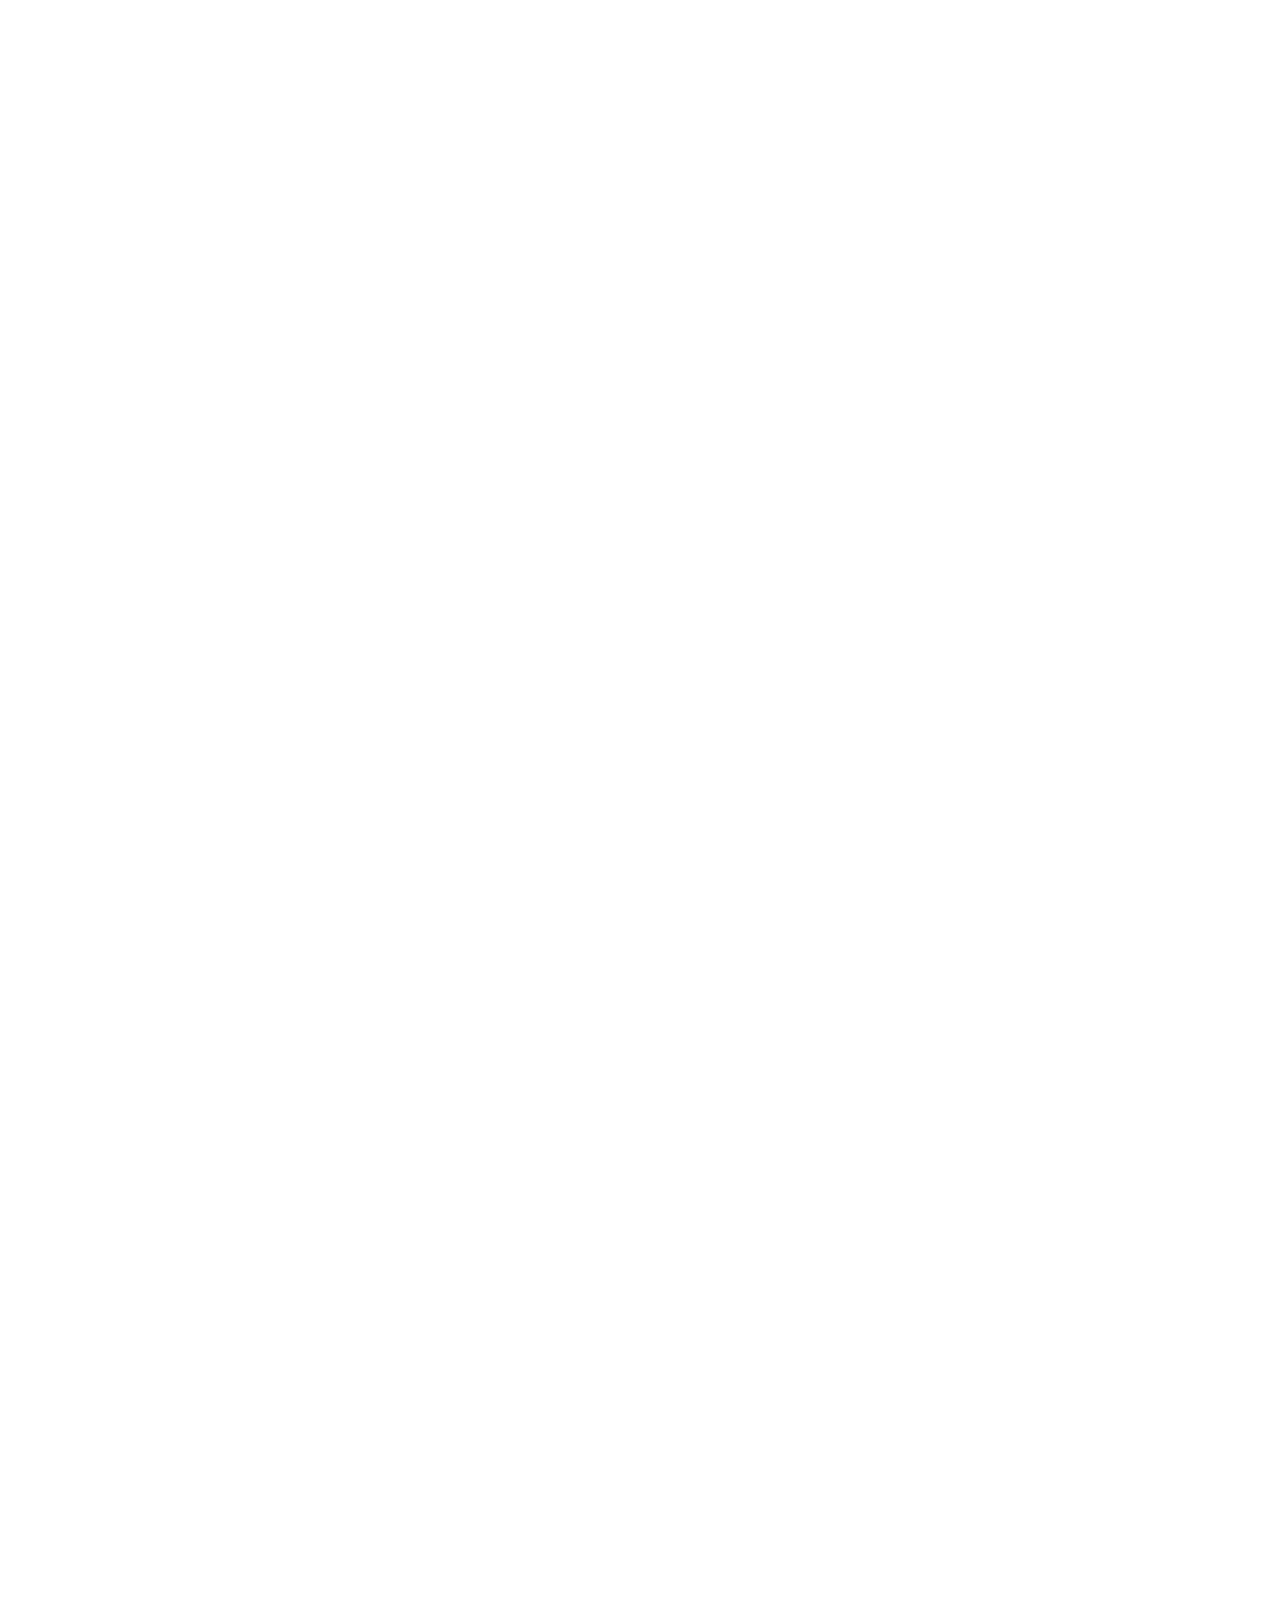
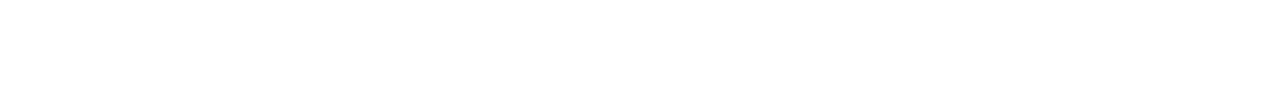
==== commit 612136c9: "transform" ====
--- a/index.html
+++ b/index.html
@@ -64,8 +64,8 @@
           материалов <span class="eu">из ЕС</span><br>
         </h1>
         <div class="header-banner__btn">
-          <button class="header-banner__btn-1" onclick="window.location.href='#advice'">Консультация</button>
-          <button class="header-banner__btn-2">Прайс-лист</button>
+          <button class="header-banner__btn-1 btn-hover" onclick="window.location.href='#advice'">Консультация</button>
+          <button class="header-banner__btn-2 btn-hover">Прайс-лист</button>
         </div>
       </div>
     </div>
@@ -84,50 +84,52 @@
         <div class="about__body">
           <div class="about__box">
             <div class="about__item">
-              <h3 class="about__heading">
+              <h3 class="about__heading fade-in-l">
                 Гарантия соответствия эксплуатационным характеристикам
               </h3>
-              <p class="about__info">
+              <p class="about__info fade-in-r">
                 Ассортимент смазочных материалов Tixxon — полный аналог популярных в b2b смазок известных брендов с
                 гарантированным соответствием по всем параметрам сравнения (вплоть до привычных названий продуктов).
               </p>
             </div>
             <div class="about__item">
 
-              <h3 class="about__heading">
+              <h3 class="about__heading fade-in-l">
                 Европейские рецептуры премиального качества
               </h3>
-              <p class="about__info">
+              <p class="about__info fade-in-r">
                 Продукция изготавливается по заказу и под контролем владельца ТM TIXXON.
               </p>
             </div>
             <div class="about__item">
 
-              <h3 class="about__heading">
+              <h3 class="about__heading fade-in-l">
                 Комплексное предложение
               </h3>
-              <p class="about__info">
+              <p class="about__info fade-in-r">
                 Комплексный ассортимент смазочных материалов европейского бренда с премиальным уровнем качества на смену
                 популярных смазок от поставщиков, покинувших рынок РФ.
               </p>
             </div>
           </div>
-          <div class="about__img"><img src="img/about-img.png" alt=""></div>
+          <div class="about__img fade-in">
+            <img src="img/about-img.png" alt="">
+          </div>
         </div>
       </div>
     </section>
 
     <section class="features">
       <div class="container">
-        <h2 class="features__title">Особенности продукции<br><span>TIXXON</span></h2>
+        <h2 class="features__title fade-in">Особенности продукции<br><span>TIXXON</span></h2>
         <div class="features__content">
           <ul class="features__list">
-            <li class="features__item">Смазка адаптирована к влажным условиям</li>
-            <li class="features__item">Высокая степень механической стабильности</li>
-            <li class="features__item">При высоких температурах обеспечивает эффективную смазочную пленку</li>
-            <li class="features__item">Хорошая стойкость к нагрузкам</li>
+            <li class="features__item fade-in-r">Смазка адаптирована к влажным условиям</li>
+            <li class="features__item fade-in-l">Высокая степень механической стабильности</li>
+            <li class="features__item fade-in-r">При высоких температурах обеспечивает эффективную смазочную пленку</li>
+            <li class="features__item fade-in-l">Хорошая стойкость к нагрузкам</li>
           </ul>
-          <img src="img/features-img.png" alt="" class="features__img">
+          <img src="img/features-img.png" alt="" class="features__img fade-in">
         </div>
       </div>
     </section>
@@ -135,17 +137,17 @@
       <div class="container product__width">
 
         <div class="product__head">
-          <h2 class="product__title">
+          <h2 class="product__title fade-in-l">
             Продукция <span>TIXXON</span>
           </h2>
-          <p class="product__text">
+          <p class="product__text fade-in-r">
             <span>//</span><span>&nbsp;</span>Продукция Tixxon при обычных условиях эксплуатации и соблюдении правил
             личной гигиены не
             представляет опасности для здоровья. Tixxon гарантирует только соответствие данного продукта его текущим
             спецификациям на момент поставки.
           </p>
         </div>
-        <div class="product__tabs">
+        <div class="product__tabs fade-in">
           <input class="product__input" type="radio" name="product__tab-btn" id="tab-btn-3" value="" checked>
           <label for="tab-btn-3">Масла</label>
           <input class="product__input" type="radio" name="product__tab-btn" id="tab-btn-4" value="">
@@ -169,7 +171,7 @@
                       смазка на основе полиальфаолефинов.
                     </p>
                     <button class="card-prev__btn-1" onclick="window.location.href='#buy'">Заказать</button>
-                    <button class="card-prev__btn-2">Подробнее</button>
+                    <button class="card-prev__btn-2" onclick="window.location.href='cards.html'">Подробнее</button>
                   </div>
                 </div>
                 <div class="card-prev carousel__card">
@@ -184,7 +186,7 @@
                       и противозадирные, противозадирные присадки.
                     </p>
                     <button class="card-prev__btn-1" onclick="window.location.href='#buy'">Заказать</button>
-                    <button class="card-prev__btn-2">Подробнее</button>
+                    <button class="card-prev__btn-2" onclick="window.location.href='cards.html'">Подробнее</button>
                   </div>
                 </div>
                 <div class="card-prev carousel__card">
@@ -199,7 +201,7 @@
                       и противозадирные, противозадирные присадки.
                     </p>
                     <button class="card-prev__btn-1" onclick="window.location.href='#buy'">Заказать</button>
-                    <button class="card-prev__btn-2">Подробнее</button>
+                    <button class="card-prev__btn-2" onclick="window.location.href='cards.html'">Подробнее</button>
                   </div>
                 </div>
                 <div class="card-prev carousel__card">
@@ -214,7 +216,7 @@
                       смазка на основе полиальфаолефинов.
                     </p>
                     <button class="card-prev__btn-1" onclick="window.location.href='#buy'">Заказать</button>
-                    <button class="card-prev__btn-2">Подробнее</button>
+                    <button class="card-prev__btn-2" onclick="window.location.href='cards.html'">Подробнее</button>
                   </div>
                 </div>
                 <div class="card-prev carousel__card">
@@ -229,7 +231,7 @@
                       и противозадирные, противозадирные присадки.
                     </p>
                     <button class="card-prev__btn-1" onclick="window.location.href='#buy'">Заказать</button>
-                    <button class="card-prev__btn-2">Подробнее</button>
+                    <button class="card-prev__btn-2" onclick="window.location.href='cards.html'">Подробнее</button>
                   </div>
                 </div>
                 <div class="card-prev carousel__card">
@@ -244,7 +246,7 @@
                       смазка на основе полиальфаолефинов.
                     </p>
                     <button class="card-prev__btn-1" onclick="window.location.href='#buy'">Заказать</button>
-                    <button class="card-prev__btn-2">Подробнее</button>
+                    <button class="card-prev__btn-2" onclick="window.location.href='cards.html'">Подробнее</button>
                   </div>
                 </div>
               </div>
@@ -269,7 +271,7 @@
                       смазка на основе полиальфаолефинов.
                     </p>
                     <button class="card-prev__btn-1" onclick="window.location.href='#buy'">Заказать</button>
-                    <button class="card-prev__btn-2">Подробнее</button>
+                    <button class="card-prev__btn-2" onclick="window.location.href='cards.html'">Подробнее</button>
                   </div>
                 </div>
                 <div class="card-prev carousel__card">
@@ -284,7 +286,7 @@
                       и противозадирные, противозадирные присадки.
                     </p>
                     <button class="card-prev__btn-1" onclick="window.location.href='#buy'">Заказать</button>
-                    <button class="card-prev__btn-2">Подробнее</button>
+                    <button class="card-prev__btn-2" onclick="window.location.href='cards.html'">Подробнее</button>
                   </div>
                 </div>
                 <div class="card-prev carousel__card">
@@ -299,7 +301,7 @@
                       и противозадирные, противозадирные присадки.
                     </p>
                     <button class="card-prev__btn-1" onclick="window.location.href='#buy'">Заказать</button>
-                    <button class="card-prev__btn-2">Подробнее</button>
+                    <button class="card-prev__btn-2" onclick="window.location.href='cards.html'">Подробнее</button>
                   </div>
                 </div>
                 <div class="card-prev carousel__card">
@@ -314,7 +316,7 @@
                       смазка на основе полиальфаолефинов.
                     </p>
                     <button class="card-prev__btn-1" onclick="window.location.href='#buy'">Заказать</button>
-                    <button class="card-prev__btn-2">Подробнее</button>
+                    <button class="card-prev__btn-2" onclick="window.location.href='cards.html'">Подробнее</button>
                   </div>
                 </div>
                 <div class="card-prev carousel__card">
@@ -329,7 +331,7 @@
                       и противозадирные, противозадирные присадки.
                     </p>
                     <button class="card-prev__btn-1" onclick="window.location.href='#buy'">Заказать</button>
-                    <button class="card-prev__btn-2">Подробнее</button>
+                    <button class="card-prev__btn-2" onclick="window.location.href='cards.html'">Подробнее</button>
                   </div>
                 </div>
                 <div class="card-prev carousel__card">
@@ -344,7 +346,7 @@
                       смазка на основе полиальфаолефинов.
                     </p>
                     <button class="card-prev__btn-1" onclick="window.location.href='#buy'">Заказать</button>
-                    <button class="card-prev__btn-2">Подробнее</button>
+                    <button class="card-prev__btn-2" onclick="window.location.href='cards.html'">Подробнее</button>
                   </div>
                 </div>
               </div>
@@ -370,7 +372,7 @@
                       смазка на основе полиальфаолефинов.
                     </p>
                     <button class="card-prev__btn-1" onclick="window.location.href='#buy'">Заказать</button>
-                    <button class="card-prev__btn-2">Подробнее</button>
+                    <button class="card-prev__btn-2" onclick="window.location.href='cards.html'">Подробнее</button>
                   </div>
                 </div>
                 <div class="card-prev carousel__card">
@@ -385,7 +387,7 @@
                       и противозадирные, противозадирные присадки.
                     </p>
                     <button class="card-prev__btn-1" onclick="window.location.href='#buy'">Заказать</button>
-                    <button class="card-prev__btn-2">Подробнее</button>
+                    <button class="card-prev__btn-2" onclick="window.location.href='cards.html'">Подробнее</button>
                   </div>
                 </div>
                 <div class="card-prev carousel__card">
@@ -400,7 +402,7 @@
                       и противозадирные, противозадирные присадки.
                     </p>
                     <button class="card-prev__btn-1" onclick="window.location.href='#buy'">Заказать</button>
-                    <button class="card-prev__btn-2">Подробнее</button>
+                    <button class="card-prev__btn-2" onclick="window.location.href='cards.html'">Подробнее</button>
                   </div>
                 </div>
                 <div class="card-prev carousel__card">
@@ -415,7 +417,7 @@
                       смазка на основе полиальфаолефинов.
                     </p>
                     <button class="card-prev__btn-1" onclick="window.location.href='#buy'">Заказать</button>
-                    <button class="card-prev__btn-2">Подробнее</button>
+                    <button class="card-prev__btn-2" onclick="window.location.href='cards.html'">Подробнее</button>
                   </div>
                 </div>
                 <div class="card-prev carousel__card">
@@ -430,7 +432,7 @@
                       и противозадирные, противозадирные присадки.
                     </p>
                     <button class="card-prev__btn-1" onclick="window.location.href='#buy'">Заказать</button>
-                    <button class="card-prev__btn-2">Подробнее</button>
+                    <button class="card-prev__btn-2" onclick="window.location.href='cards.html'">Подробнее</button>
                   </div>
                 </div>
                 <div class="card-prev carousel__card">
@@ -445,7 +447,7 @@
                       смазка на основе полиальфаолефинов.
                     </p>
                     <button class="card-prev__btn-1" onclick="window.location.href='#buy'">Заказать</button>
-                    <button class="card-prev__btn-2">Подробнее</button>
+                    <button class="card-prev__btn-2" onclick="window.location.href='cards.html'">Подробнее</button>
                   </div>
                 </div>
               </div>
@@ -459,7 +461,7 @@
         </div>
     </section>
 
-    <section class="feedback">
+    <section class="feedback fade-in-l">
       <div class="container feedback__box">
         <div class="feedback__info">
           <h2 class="feedback__title">
@@ -481,7 +483,7 @@
       </div>
     </section>
   </main>
-  <footer class="footer">
+  <footer class="footer fade-in">
     <div class="container footer__content">
       <div class="footer__left">
         <img src="img/logo-gold.svg" alt="logo footer" class="footer__logo">
@@ -505,10 +507,6 @@
       </div>
     </div>
   </footer>
-
-  <button id="scrollTopButton" class="button-up">
-    <img src="img/button-Up.svg" alt="">
-  </button>
 
   <div class="modal" id="order">
     <div class="modal__window">
--- a/css/style.css
+++ b/css/style.css
@@ -355,6 +355,7 @@
   gap: 10px;
   width: 190px;
   margin: 16px 16px 16px 0;
+  border: 1px solid var(--Gold, #d29f13);
 }
 .header-banner__btn .header-banner__btn-1:hover {
   box-shadow: 0 14px 30px rgba(223, 183, 72, 0.5);
@@ -618,6 +619,12 @@
 }
 .breadcrumbs a {
   color: var(--BG, #242b2a);
+  border-bottom: 1px solid transparent;
+  transition: border-color 0.2s, transform 0.2s;
+}
+.breadcrumbs a:hover {
+  color: #dfb748;
+  border-bottom-color: #dfb748;
 }
 .breadcrumbs span {
   margin: 0 16px;
@@ -673,6 +680,10 @@
 .catalog__dropdown {
   position: relative;
   display: inline-block;
+}
+.catalog__dropdown button {
+  border: none;
+  outline: none;
 }
 .catalog__dropdown-btn {
   display: flex;
@@ -740,227 +751,123 @@
   flex-wrap: wrap;
 }
 
-/*media queries site*/
-@media screen and (max-width: 1267px) {
-  .features__list li:nth-child(4) {
-    left: 150px;
-  }
-}
-@media screen and (max-width: 1200px) {
-  .menu__lang {
-    padding: 23px 10px 26px;
-  }
-  .menu__search {
-    float: right;
-    margin-left: auto;
-  }
-  .about {
-    padding: 100px 0;
-  }
-  .about h2 {
-    font-size: 34px;
-  }
-  .features__content {
-    display: flex;
-  }
-  .features__list {
-    padding-top: 30px;
-  }
-  .features__list li {
-    position: static;
-    margin-bottom: 15px;
-  }
-  .features__img {
-    padding-top: 30px;
-  }
-  .carousel__card {
-    flex: 0 0 100%;
-  }
-  .card-prev {
-    display: flex;
-    border-radius: 16px;
-    background: var(--Light, #f6f6f6);
-    padding: 45px 0;
-    max-width: 100%;
-  }
-  .carousel__card:nth-child(odd) {
-    margin-right: 0;
-  }
-  .feedback__box {
-    padding-left: 50px;
-  }
-  .footer__center {
-    padding: 0;
-  }
-  .footer__right {
-    margin-right: 20px;
-  }
-  .footer__right ul {
-    flex-direction: column;
-    gap: 15px;
-  }
-}
-@media screen and (max-width: 900px) {
-  .about {
-    padding: 50px 0;
-  }
-  .about__img {
-    display: none;
-  }
-  .about__box {
-    max-width: 100%;
-  }
-  .card-prev__img {
-    margin: 0 auto;
-  }
-  .card-prev__img img {
-    min-width: 140px;
-    width: 100%;
-    height: auto;
-  }
-}
-@media screen and (max-width: 819px) {
-  .header-banner .header-banner__title {
-    font-size: 45px;
-  }
-  .header-banner img {
-    top: 116px;
-    left: 366px;
-  }
-  .header-banner__title {
-    font-size: 45px;
-  }
-  .about__head {
-    flex-wrap: wrap;
-  }
-  .features__img {
-    display: none;
-  }
-  .product {
-    padding: 50px 0;
-  }
-  .product__width {
-    padding: 0 45px;
-  }
-  .product__head {
-    flex-wrap: wrap;
-  }
-  .product__head h2 {
-    width: auto;
-  }
-  .product__head p {
-    width: auto;
-  }
-  .feedback {
-    padding-bottom: 50px;
-  }
-  .feedback__info {
-    max-width: 100%;
-  }
-  .feedback__box {
-    flex-wrap: wrap;
-  }
-  .footer__content {
-    flex-direction: column;
-    align-items: center;
-  }
-  .footer__address {
-    margin-bottom: 20px;
-  }
-  .footer__right ul {
-    flex-direction: row;
-    gap: 40px;
-  }
-}
-@media screen and (max-width: 530px) {
-  .menu__list {
-    gap: 30px;
-    width: auto;
-  }
-  .menu__search ul {
-    flex-wrap: wrap;
-    gap: 20px;
-  }
-  .menu__search ul .tel {
-    margin-right: 34%;
-  }
-  .search__img .search__input {
-    width: 300px;
-  }
-  .header-banner .header-banner__title {
-    font-size: 31px;
-  }
-  .header-banner img {
-    position: inherit;
-  }
-  .header-banner__btn .header-banner__btn-2 {
-    width: 190px;
-  }
-  .about__item {
-    display: block;
-  }
-  .about__item .about__heading {
-    width: 100%;
-    margin-bottom: 10px;
-  }
-  .about__item .about__info {
-    width: 100%;
-  }
-  .product__width {
-    padding: 0 10px;
-  }
-  .carousel__arrow--prev {
-    left: -9px;
-    bottom: 86px;
-  }
-  .carousel__arrow--next {
-    right: -9px;
-    bottom: 86px;
-  }
-  .card-prev__btn-2 {
-    padding: 20px 29px;
-  }
-  .card-prev__title {
-    font-size: 25px;
-    margin: 0;
-  }
-  .card-prev__text {
-    font-size: 14px;
-    max-height: auto;
-  }
-  .card-prev button {
-    position: relative;
-    right: 50px;
-  }
-  .product__tabs > label {
-    margin-bottom: 15px;
-  }
-  .modal__window {
-    padding: 20px 20px;
-  }
-  .modal__title {
-    font-size: 24px;
-    margin-top: 10px;
-  }
-  .modal__text {
-    margin: 10px 0;
-  }
-  .modal__label {
-    margin: 10px 0;
-  }
-  .modal__message {
-    max-height: 70px !important;
-  }
-  .buy__title {
-    margin-bottom: 10px;
-  }
-  .buy p {
-    margin-top: 10px;
-  }
-  .buy .buy__price {
-    margin-bottom: 10px;
-  }
-}
+#tab-btn-1-1:checked ~ #content-1-1,
+#tab-btn-1-2:checked ~ #content-1-2,
+#tab-btn-1-3:checked ~ #content-1-3,
+#tab-btn-1-4:checked ~ #content-1-4,
+#tab-btn-1-5:checked ~ #content-1-5,
+#tab-btn-1-6:checked ~ #content-1-6 {
+  display: block;
+}
+
+.cards__tabs > label {
+  margin: 0 12px 30px 0 !important;
+  font-size: 17px !important;
+}
+
+.cards__box {
+  width: 100%;
+  display: flex;
+  padding-top: 50px;
+  gap: 30px;
+}
+.cards__images {
+  width: 447px;
+  height: 476px;
+  border-radius: 16px;
+  background: var(--Light, #f6f6f6);
+  display: flex;
+  justify-content: center;
+  align-items: center;
+}
+.cards__head {
+  border-bottom: 1px solid #d1d1d1;
+}
+.cards__head h1 {
+  color: var(--BG, #242b2a);
+  font-family: "Montserrat", sans-serif;
+  font-size: 40px;
+  font-style: normal;
+  font-weight: 500;
+  line-height: 140%;
+}
+.cards__head button {
+  margin: 30px 0 40px;
+  display: inline-flex;
+  padding: 20px 40px;
+  justify-content: center;
+  align-items: center;
+  gap: 10px;
+  border-radius: 6px;
+  background: var(--Gold, #d29f13);
+  color: var(--White, #fff);
+  font-family: "Lato", sans-serif;
+  font-size: 16px;
+  font-style: normal;
+  font-weight: 500;
+  line-height: 120%;
+  letter-spacing: 0.64px;
+}
+.cards__tabs {
+  padding-top: 40px;
+  min-height: 400px;
+}
+.cards__property {
+  display: flex;
+  flex-direction: column;
+  gap: 17px;
+}
+.cards__property div {
+  display: flex;
+  justify-content: space-between;
+}
+.cards__item {
+  position: relative;
+  max-width: 900px;
+}
+.cards__item p {
+  color: var(--Gray, #808080);
+  font-family: "Lato", sans-serif;
+  font-size: 16px;
+  font-style: normal;
+  font-weight: 600;
+  line-height: 120%;
+  letter-spacing: 0.64px;
+  background-color: #ffffff;
+}
+.cards__item::after {
+  content: "";
+  border-bottom: 1px dashed #d1d1d1;
+  position: absolute;
+  z-index: -1;
+  width: 100%;
+  height: 17px;
+}
+.cards__item-value {
+  color: #242b2a !important;
+  width: 47.7173913043%;
+}
+
+.tabs__content ul {
+  display: flex;
+  flex-direction: column;
+  gap: 20px;
+}
+.tabs__content a, .tabs__content p, .tabs__content li {
+  display: inline-block;
+  padding-left: 36px;
+  max-width: 641px;
+  color: var(--Grafite, #343d3b);
+  font-family: "Lato", sans-serif;
+  font-size: 16px;
+  font-style: normal;
+  font-weight: 400;
+  line-height: 150%;
+}
+.tabs__content li {
+  background: url(../img/features-list.png) no-repeat;
+}
+
 /*main site*/
 .about {
   padding: 105px 0 130px;
@@ -1329,6 +1236,7 @@
 }
 .product__tabs > label:hover {
   box-shadow: 0 14px 30px rgba(223, 183, 72, 0.5);
+  transform: scale(0.97);
 }
 
 .product__tabs > label:first-of-type {
@@ -1541,8 +1449,8 @@
 .button-up {
   display: none;
   position: fixed;
-  bottom: 258px;
-  right: 262px;
+  bottom: 25%;
+  right: 14%;
   width: 82px;
   height: 82px;
   padding: 14px;
@@ -1553,4 +1461,294 @@
   border-radius: 48px;
   background: var(--Gray, #808080);
   box-shadow: 0px 0px 0px 0px rgba(0, 0, 0, 0.1), -732px 0px 205px 0px rgba(0, 0, 0, 0);
+}
+
+/* Стиль для анимации появления */
+/* Появление снизу */
+.fade-in {
+  opacity: 0;
+  transform: translateY(300px);
+  transition: opacity 0.5s ease, transform 2s ease;
+}
+
+/* Появление справа */
+.fade-in-r {
+  opacity: 0;
+  transform: translateX(220px);
+  transition: opacity 0.5s ease, transform 2s ease;
+}
+
+/* Появление слева */
+.fade-in-l {
+  opacity: 0;
+  transform: translateX(-220px);
+  transition: opacity 0.5s ease, transform 2s ease;
+}
+
+/* Когда элемент видим */
+.fade-in.show {
+  opacity: 1;
+  transform: translateY(0);
+}
+
+.fade-in-r.show-x {
+  opacity: 1;
+  transform: translateX(0);
+}
+
+.fade-in-l.show-x {
+  opacity: 1;
+  transform: translateX(0);
+}
+
+button {
+  box-shadow: inset 0 0 20px rgba(255, 255, 255, 0);
+  outline: 1px solid;
+  outline-color: rgba(210, 159, 19, 0.5);
+  outline-offset: 0px;
+  text-shadow: none;
+  transition: all 1250ms cubic-bezier(0.19, 1, 0.22, 1);
+}
+
+button:hover {
+  box-shadow: inset 0 0 20px rgba(210, 159, 19, 0.5), 0 0 20px rgba(210, 159, 19, 0.2);
+  outline-color: rgba(210, 159, 19, 0);
+  outline-offset: 15px;
+  transform: scale(0.97);
+}
+
+/*media queries site*/
+@media screen and (max-width: 1267px) {
+  .features__list li:nth-child(4) {
+    left: 150px;
+  }
+}
+@media screen and (max-width: 1200px) {
+  .menu__lang {
+    padding: 23px 10px 26px;
+  }
+  .menu__search {
+    float: right;
+    margin-left: auto;
+  }
+  .about {
+    padding: 100px 0;
+  }
+  .about h2 {
+    font-size: 34px;
+  }
+  .features__content {
+    display: flex;
+  }
+  .features__list {
+    padding-top: 30px;
+  }
+  .features__list li {
+    position: static;
+    margin-bottom: 15px;
+  }
+  .features__img {
+    padding-top: 30px;
+  }
+  .carousel__card {
+    flex: 0 0 100%;
+  }
+  .card-prev {
+    display: flex;
+    border-radius: 16px;
+    background: var(--Light, #f6f6f6);
+    padding: 45px 0;
+    max-width: 100%;
+  }
+  .carousel__card:nth-child(odd) {
+    margin-right: 0;
+  }
+  .feedback__box {
+    padding-left: 50px;
+  }
+  .footer__center {
+    padding: 0;
+  }
+  .footer__right {
+    margin-right: 20px;
+  }
+  .footer__right ul {
+    flex-direction: column;
+    gap: 15px;
+  }
+}
+.catalog__filter {
+  flex-wrap: wrap;
+}
+.catalog__cards {
+  padding-bottom: 0;
+}
+
+@media screen and (max-width: 900px) {
+  .about {
+    padding: 50px 0;
+  }
+  .about__img {
+    display: none;
+  }
+  .about__box {
+    max-width: 100%;
+  }
+  .card-prev__img {
+    margin: 0 auto;
+  }
+  .card-prev__img img {
+    min-width: 140px;
+    width: 100%;
+    height: auto;
+  }
+  .cards__head h1 {
+    font-size: 30px;
+  }
+}
+@media screen and (max-width: 819px) {
+  .header-banner .header-banner__title {
+    font-size: 45px;
+  }
+  .header-banner img {
+    top: 116px;
+    left: 366px;
+  }
+  .header-banner__title {
+    font-size: 45px;
+  }
+  .about__head {
+    flex-wrap: wrap;
+  }
+  .features__img {
+    display: none;
+  }
+  .product {
+    padding: 50px 0;
+  }
+  .product__width {
+    padding: 0 45px;
+  }
+  .product__head {
+    flex-wrap: wrap;
+  }
+  .product__head h2 {
+    width: auto;
+  }
+  .product__head p {
+    width: auto;
+  }
+  .feedback {
+    padding-bottom: 50px;
+  }
+  .feedback__info {
+    max-width: 100%;
+  }
+  .feedback__box {
+    flex-wrap: wrap;
+  }
+  .footer__content {
+    flex-direction: column;
+    align-items: center;
+  }
+  .footer__address {
+    margin-bottom: 20px;
+  }
+  .footer__right ul {
+    flex-direction: row;
+    gap: 40px;
+  }
+  .cards__box {
+    flex-wrap: wrap;
+    justify-content: center;
+  }
+}
+@media screen and (max-width: 530px) {
+  .menu__list {
+    gap: 30px;
+    width: auto;
+  }
+  .menu__search ul {
+    flex-wrap: wrap;
+    gap: 20px;
+  }
+  .menu__search ul .tel {
+    margin-right: 34%;
+  }
+  .search__img .search__input {
+    width: 300px;
+  }
+  .header-banner .header-banner__title {
+    font-size: 31px;
+  }
+  .header-banner img {
+    position: inherit;
+  }
+  .header-banner__btn .header-banner__btn-2 {
+    width: 190px;
+  }
+  .about__item {
+    display: block;
+  }
+  .about__item .about__heading {
+    width: 100%;
+    margin-bottom: 10px;
+  }
+  .about__item .about__info {
+    width: 100%;
+  }
+  .product__width {
+    padding: 0 10px;
+  }
+  .carousel__arrow--prev {
+    left: -9px;
+    bottom: 86px;
+  }
+  .carousel__arrow--next {
+    right: -9px;
+    bottom: 86px;
+  }
+  .card-prev__btn-2 {
+    padding: 20px 29px;
+  }
+  .card-prev__title {
+    font-size: 25px;
+    margin: 0;
+  }
+  .card-prev__text {
+    font-size: 14px;
+    max-height: auto;
+  }
+  .card-prev button {
+    position: relative;
+    right: 50px;
+  }
+  .product__tabs > label {
+    margin-bottom: 15px;
+  }
+  .modal__window {
+    padding: 20px 20px;
+  }
+  .modal__title {
+    font-size: 24px;
+    margin-top: 10px;
+  }
+  .modal__text {
+    margin: 10px 0;
+  }
+  .modal__label {
+    margin: 10px 0;
+  }
+  .modal__message {
+    max-height: 70px !important;
+  }
+  .buy__title {
+    margin-bottom: 10px;
+  }
+  .buy p {
+    margin-top: 10px;
+  }
+  .buy .buy__price {
+    margin-bottom: 10px;
+  }
 }/*# sourceMappingURL=style.css.map */